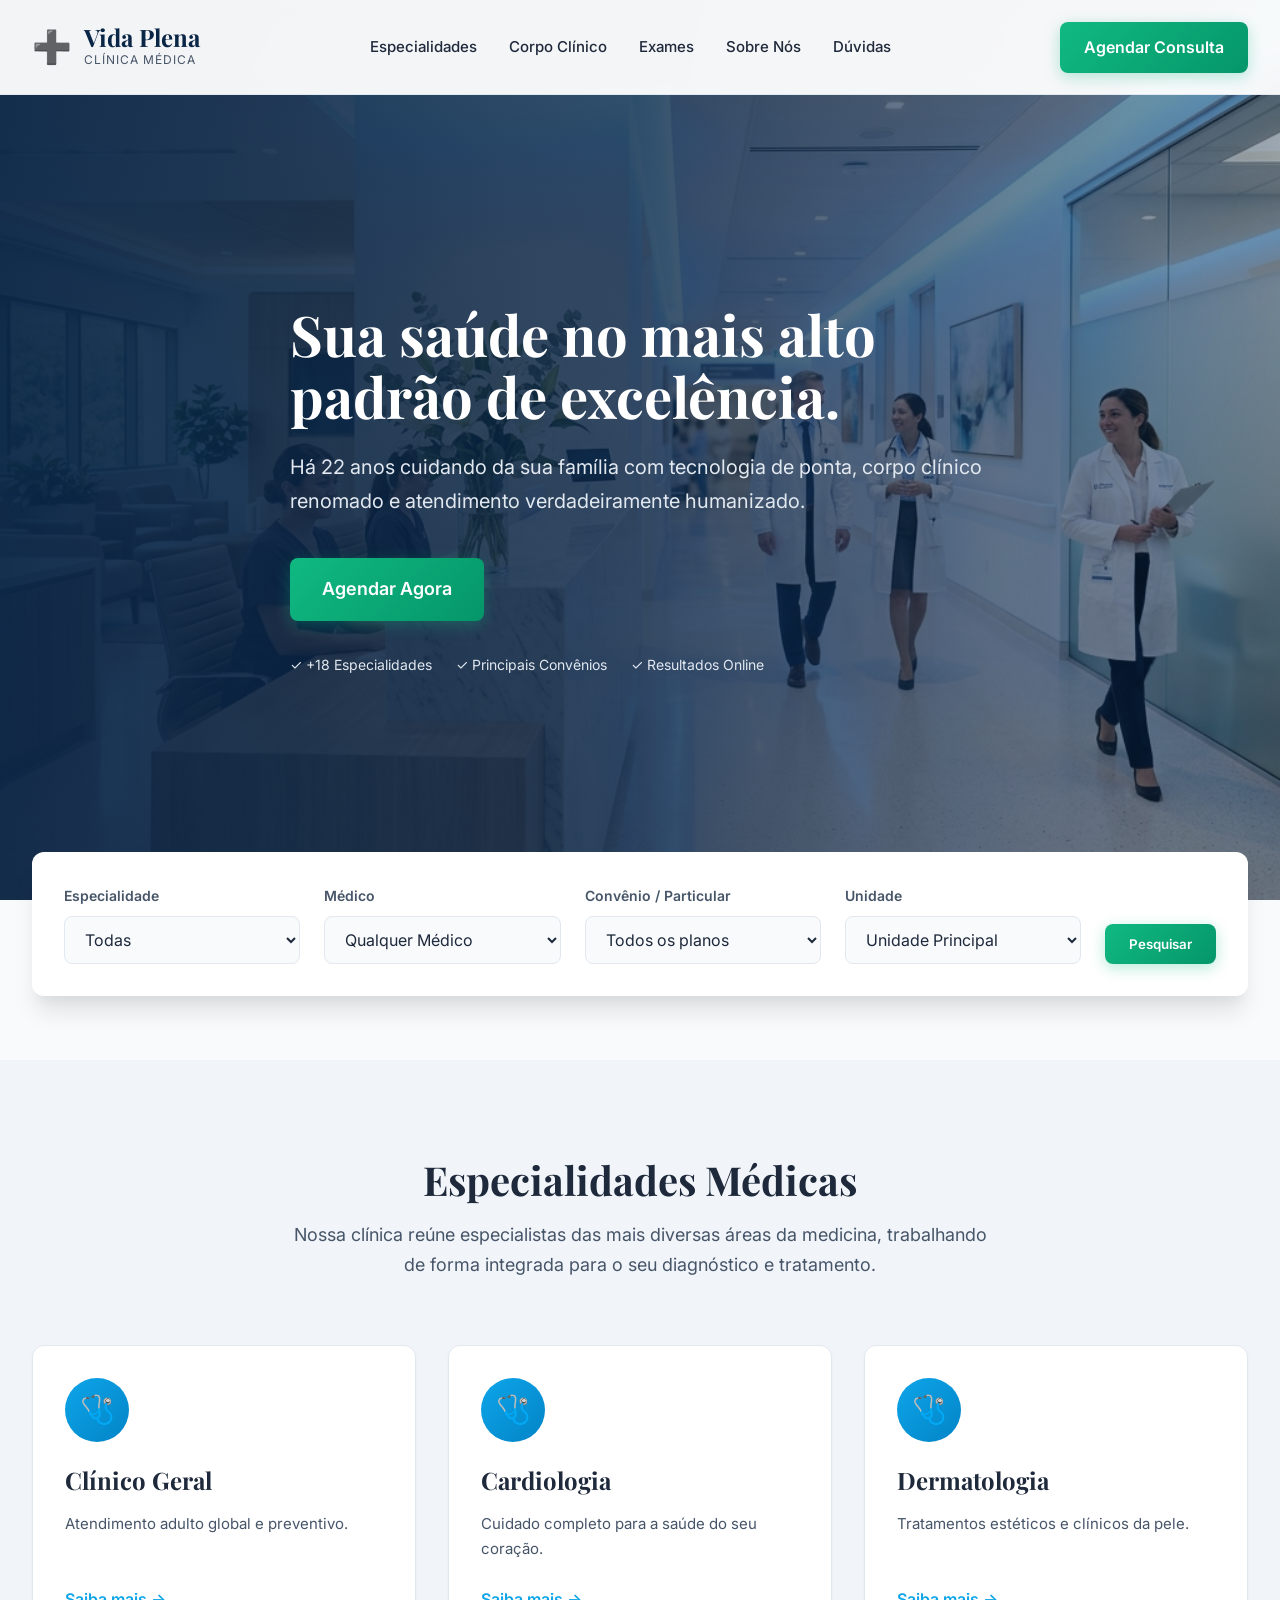
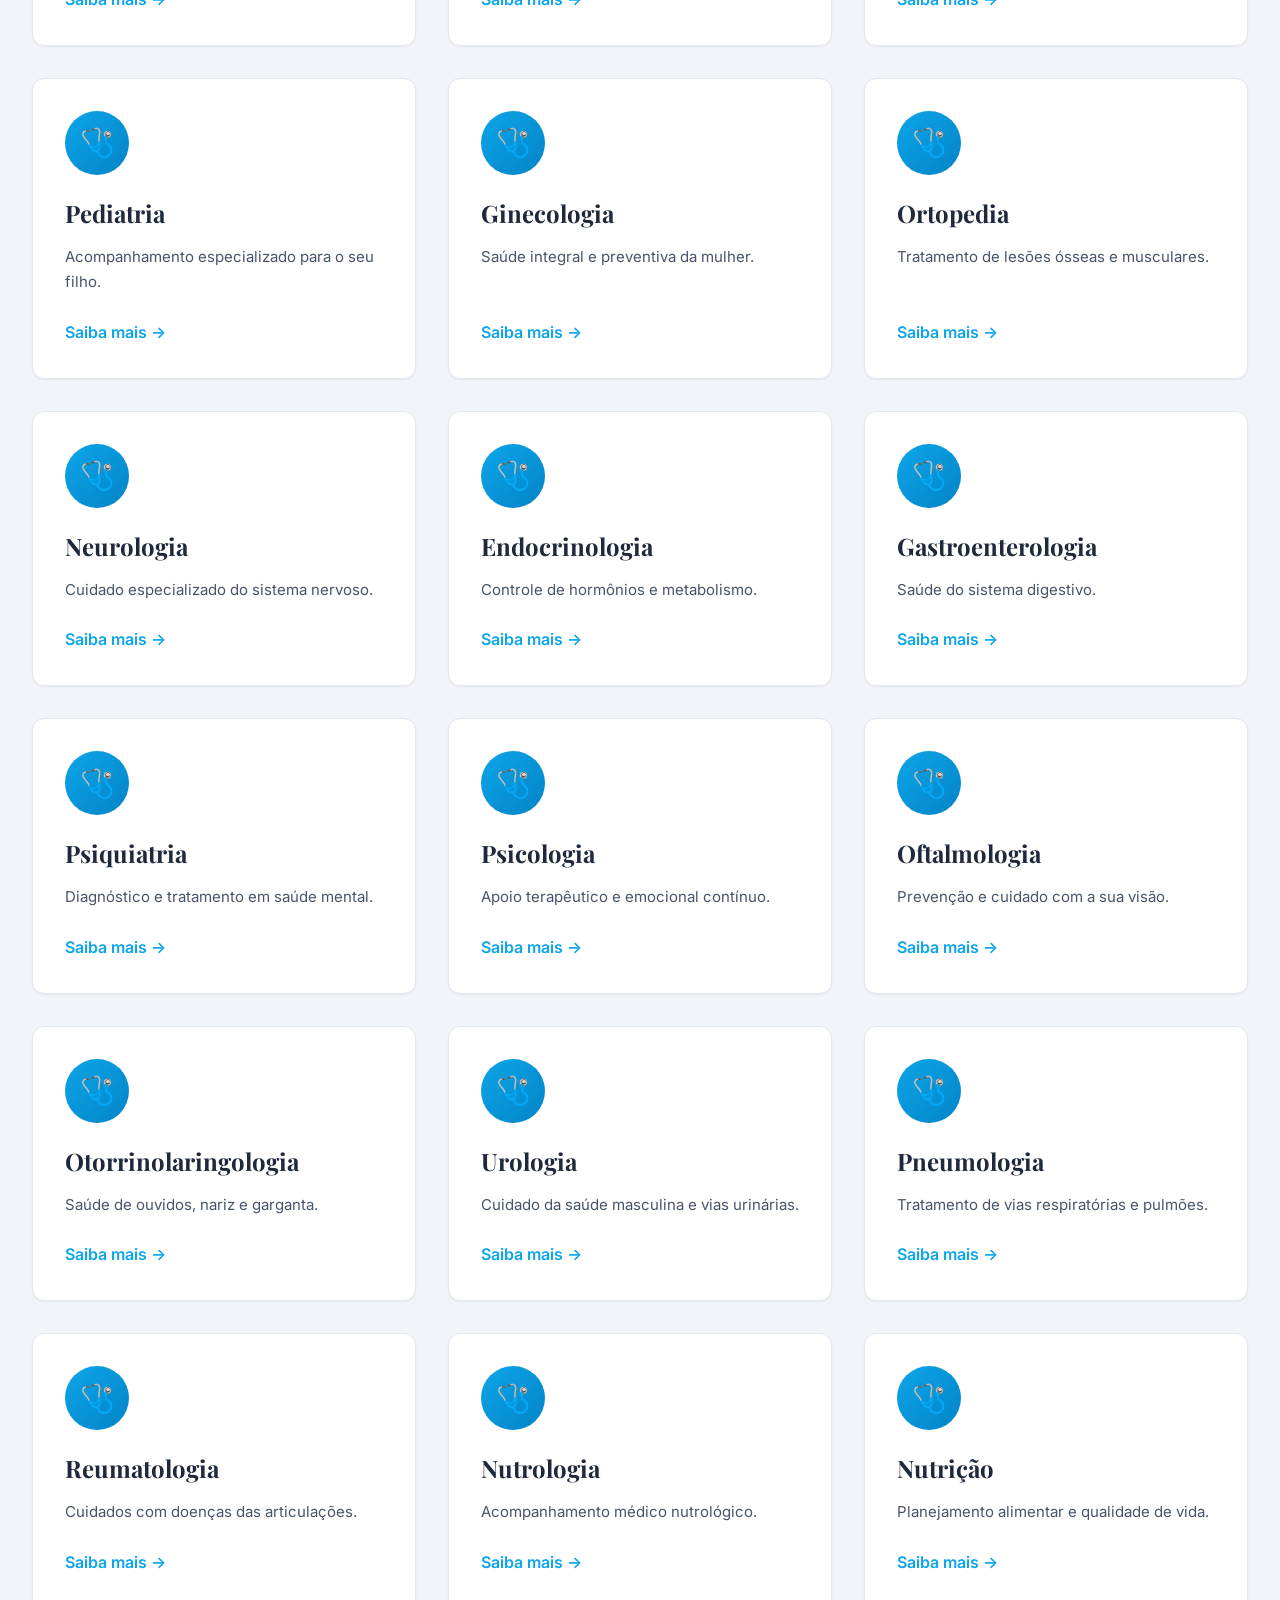
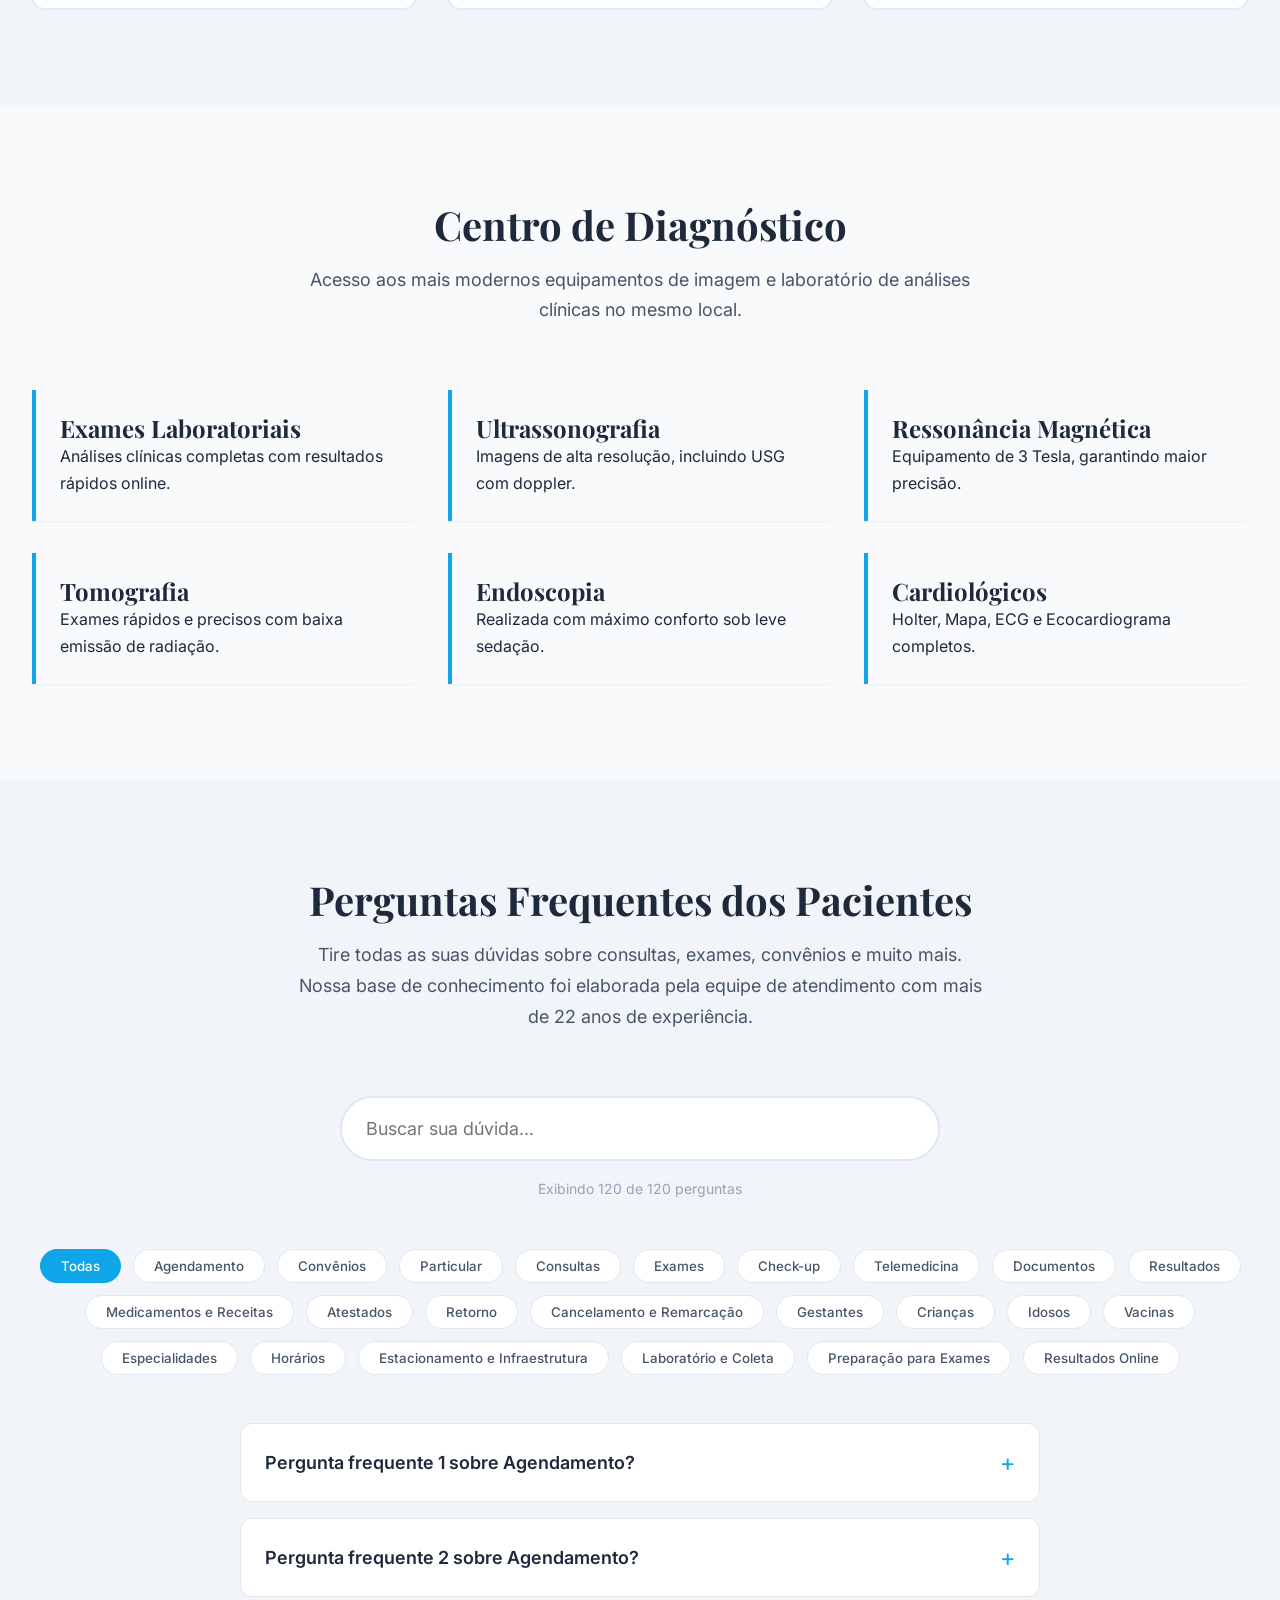
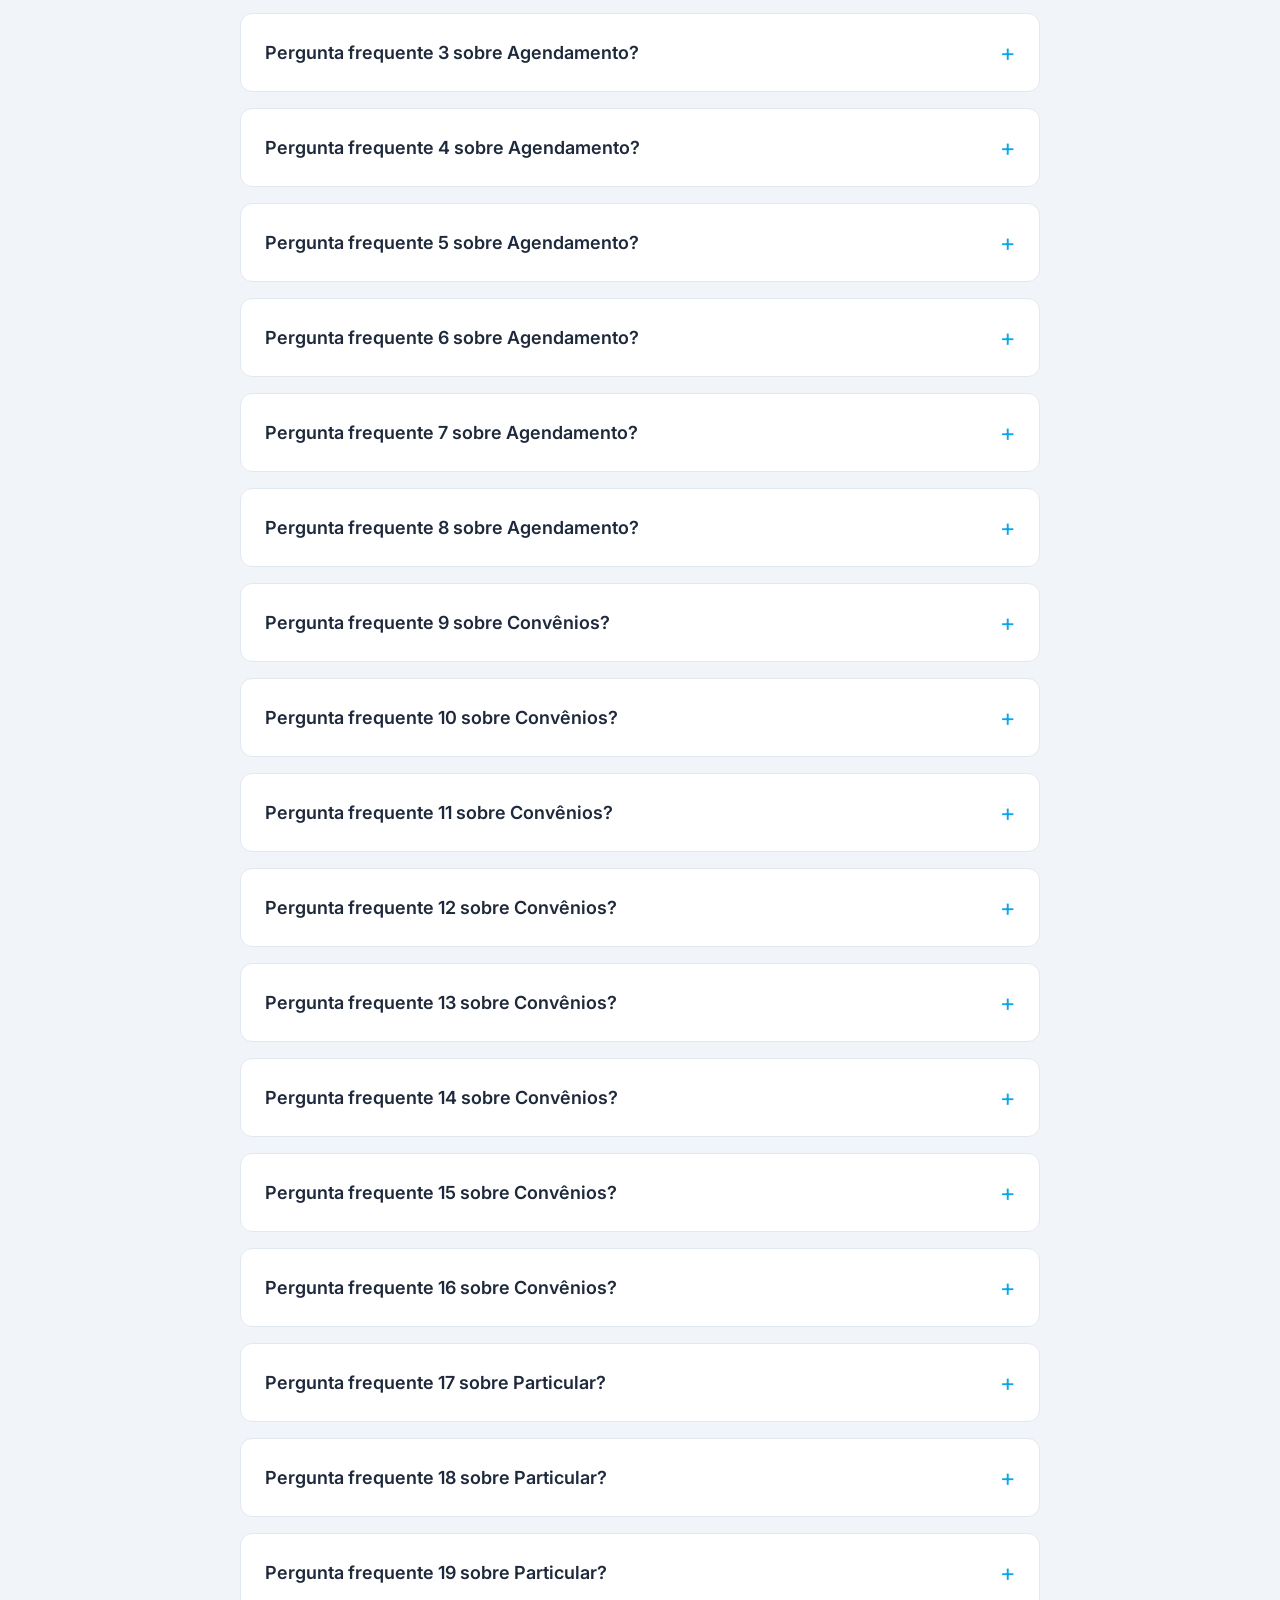
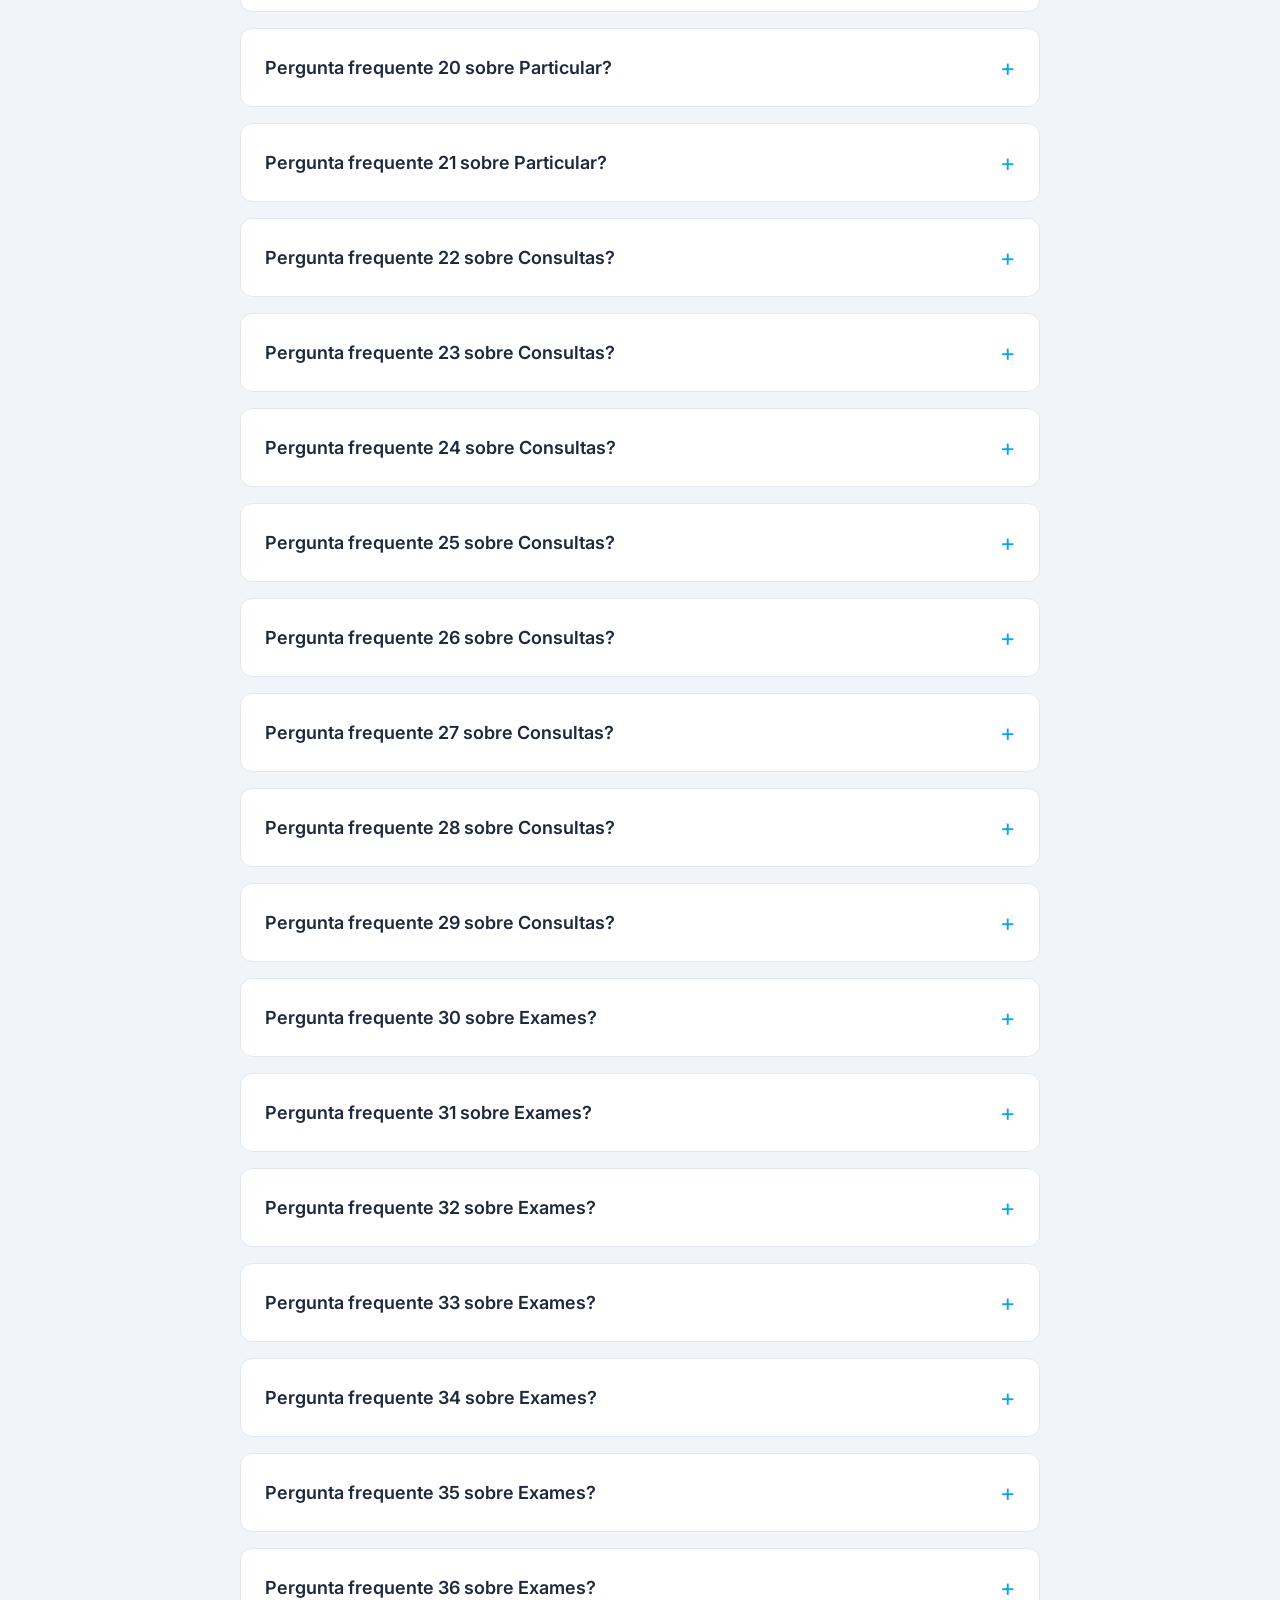
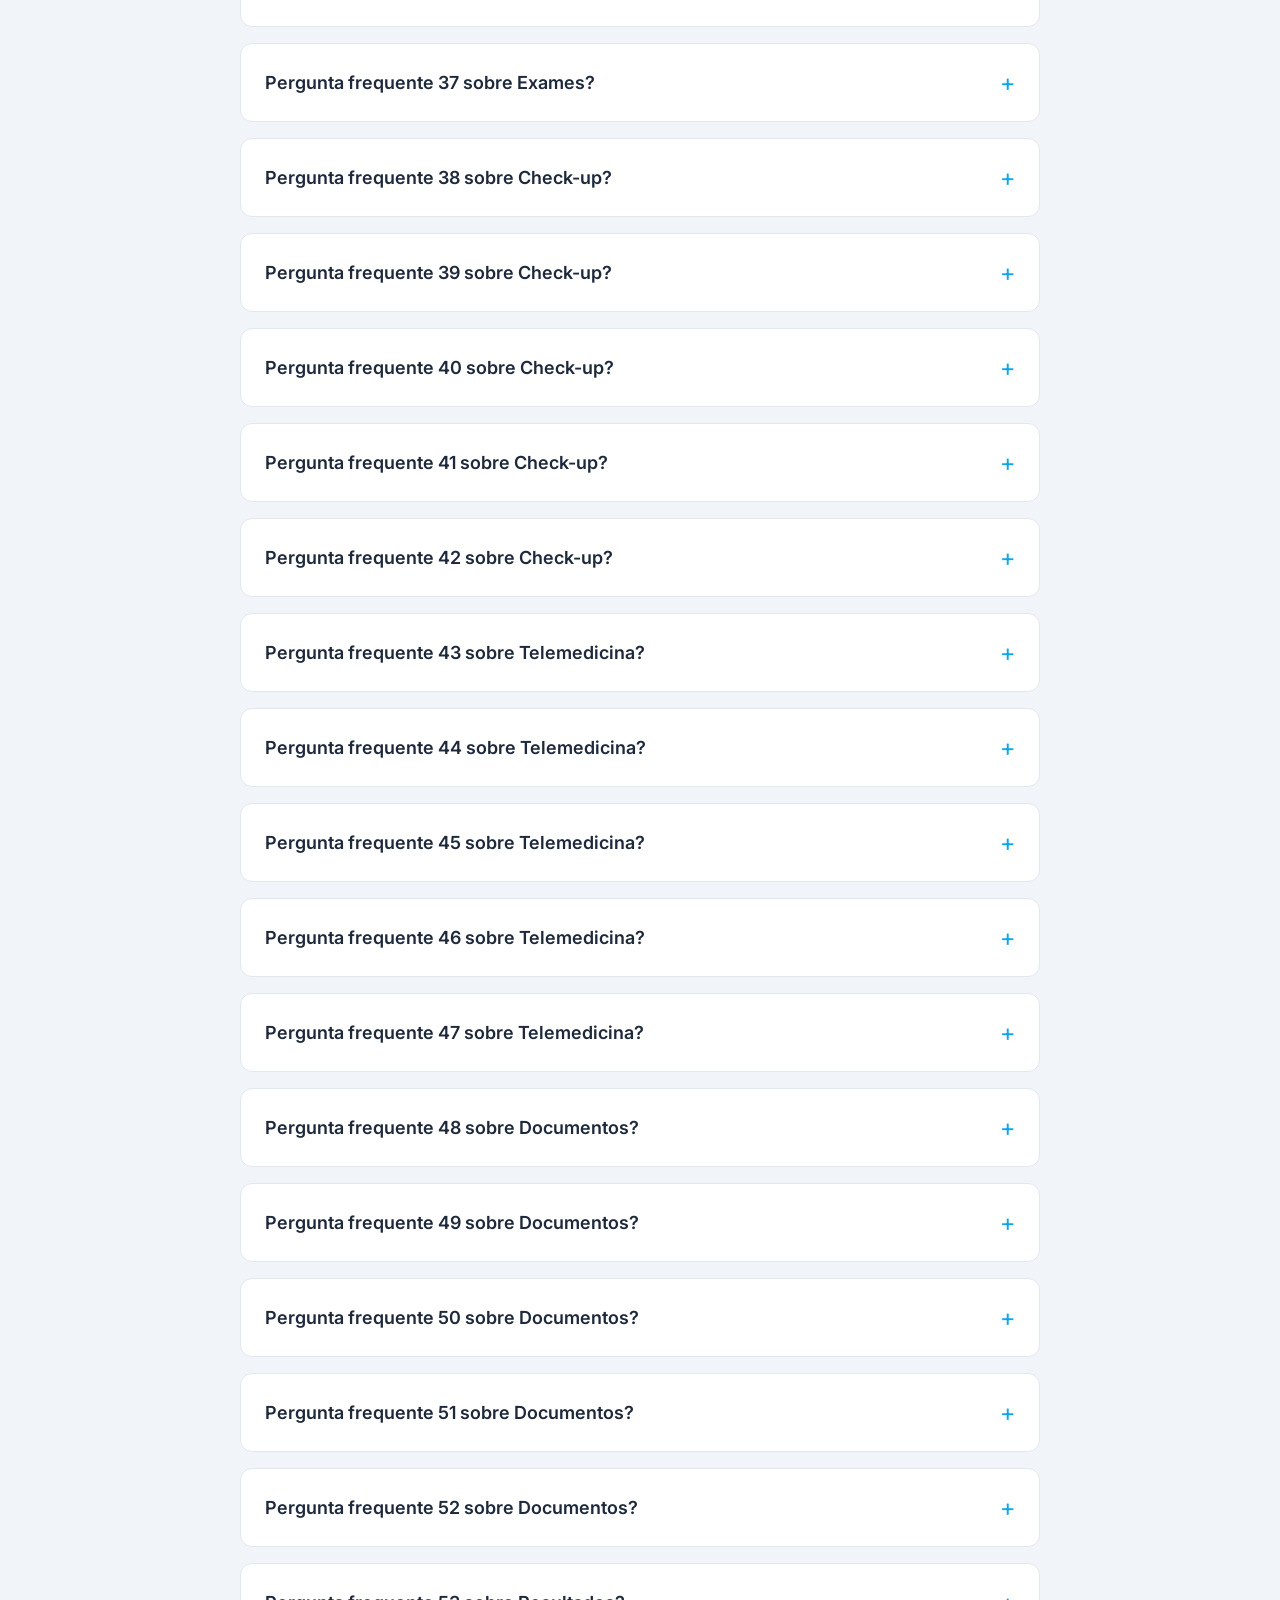
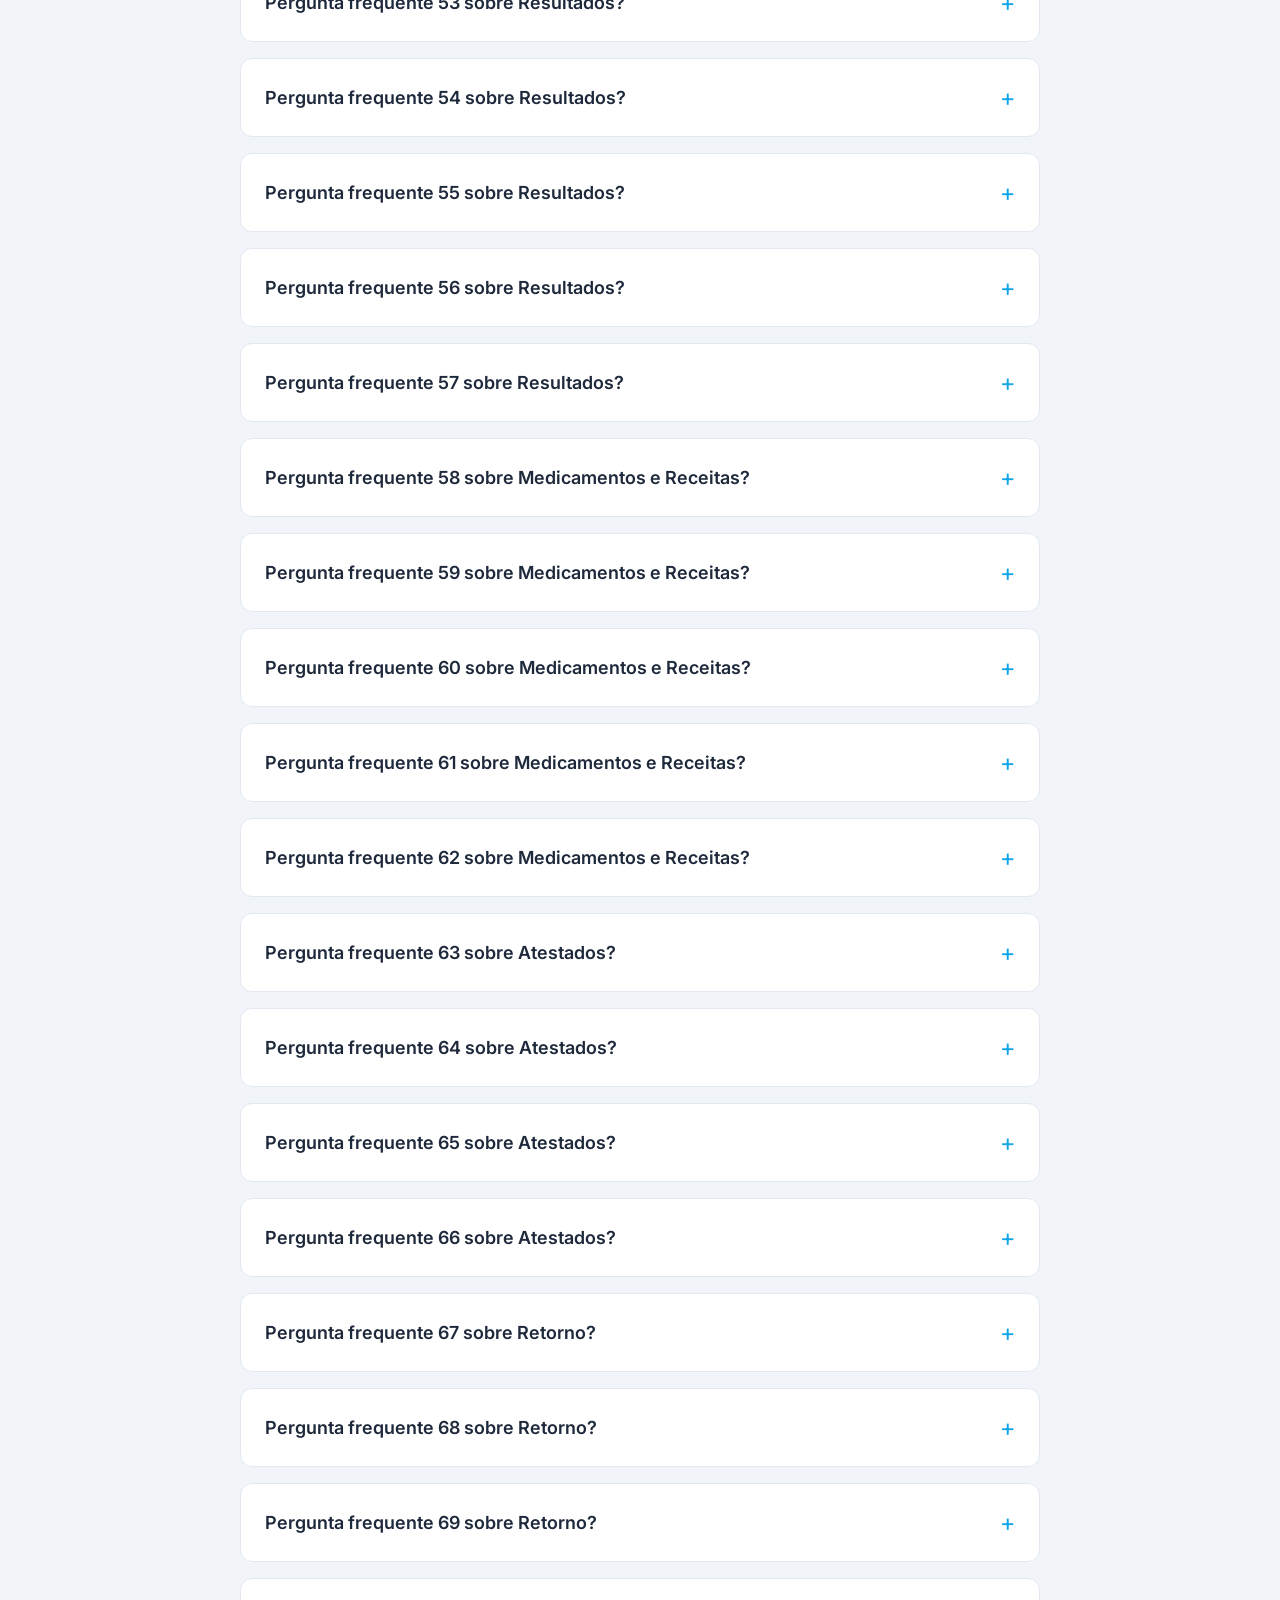
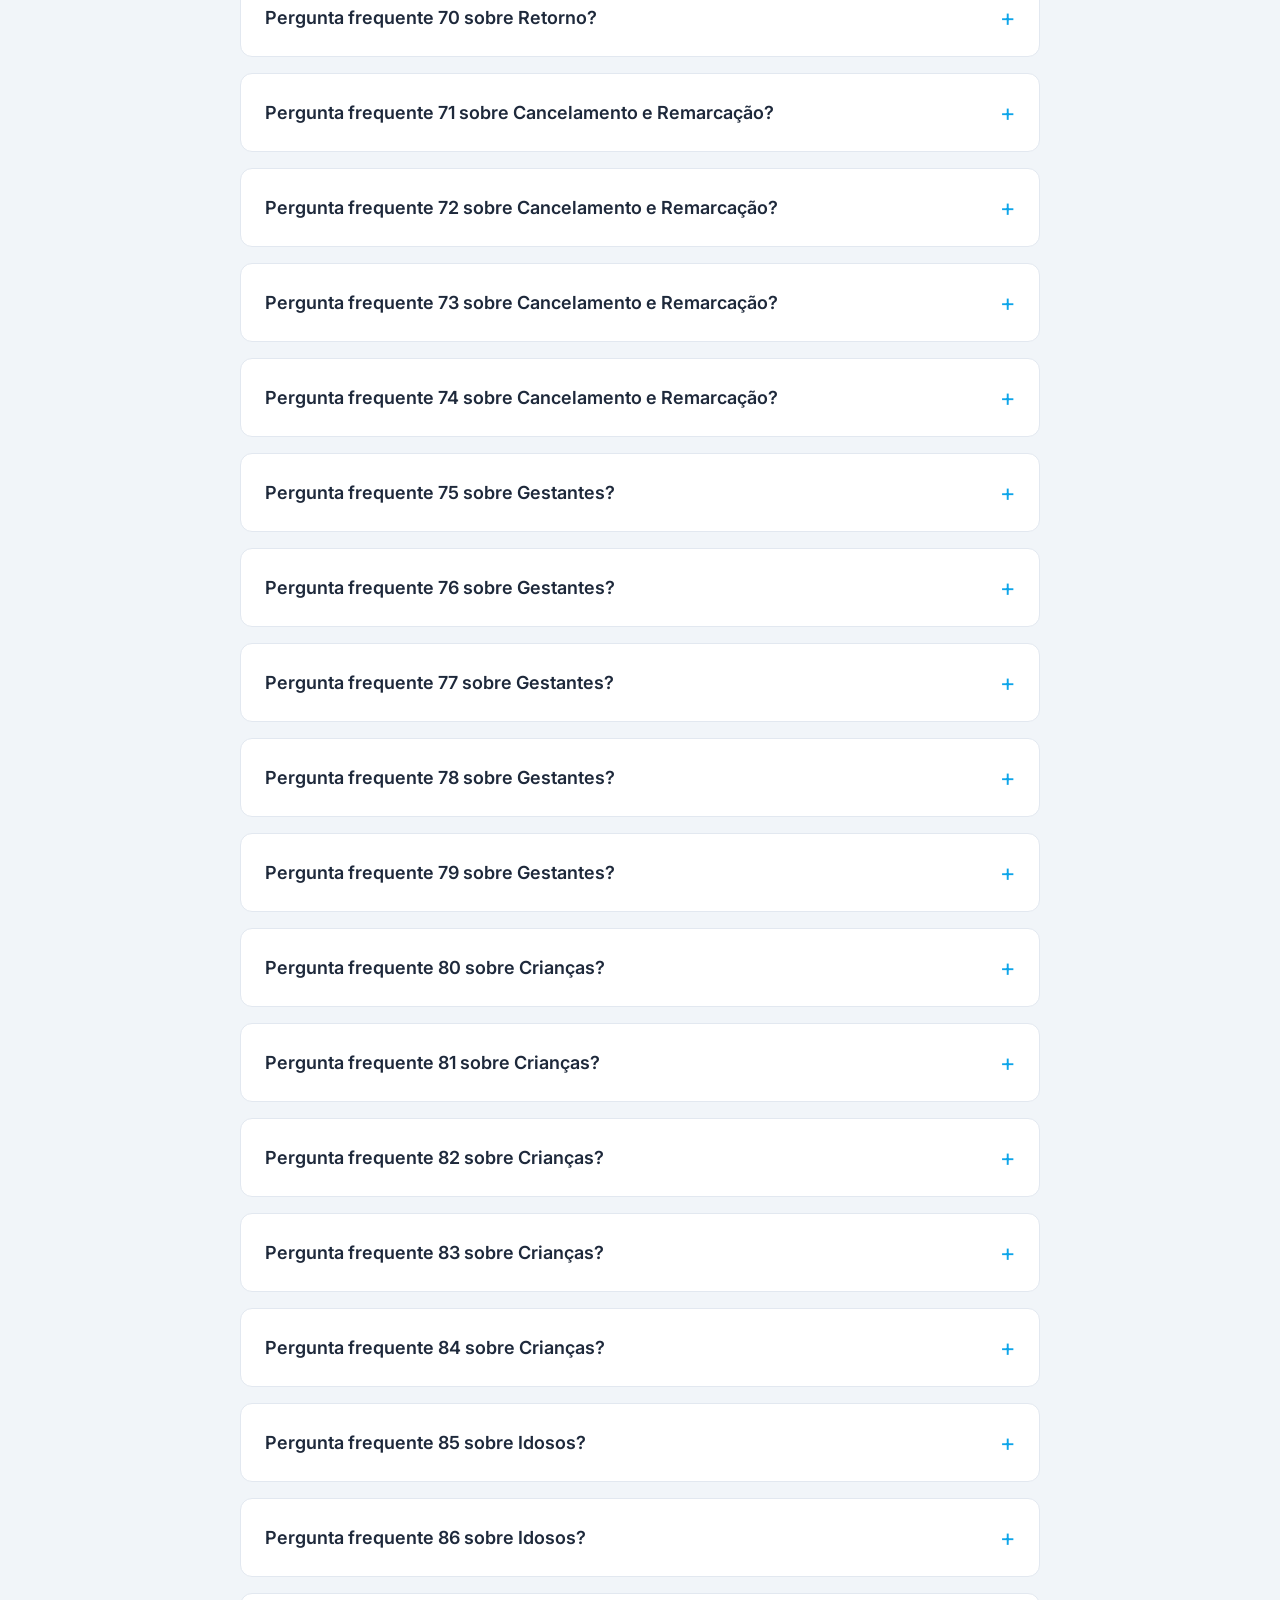
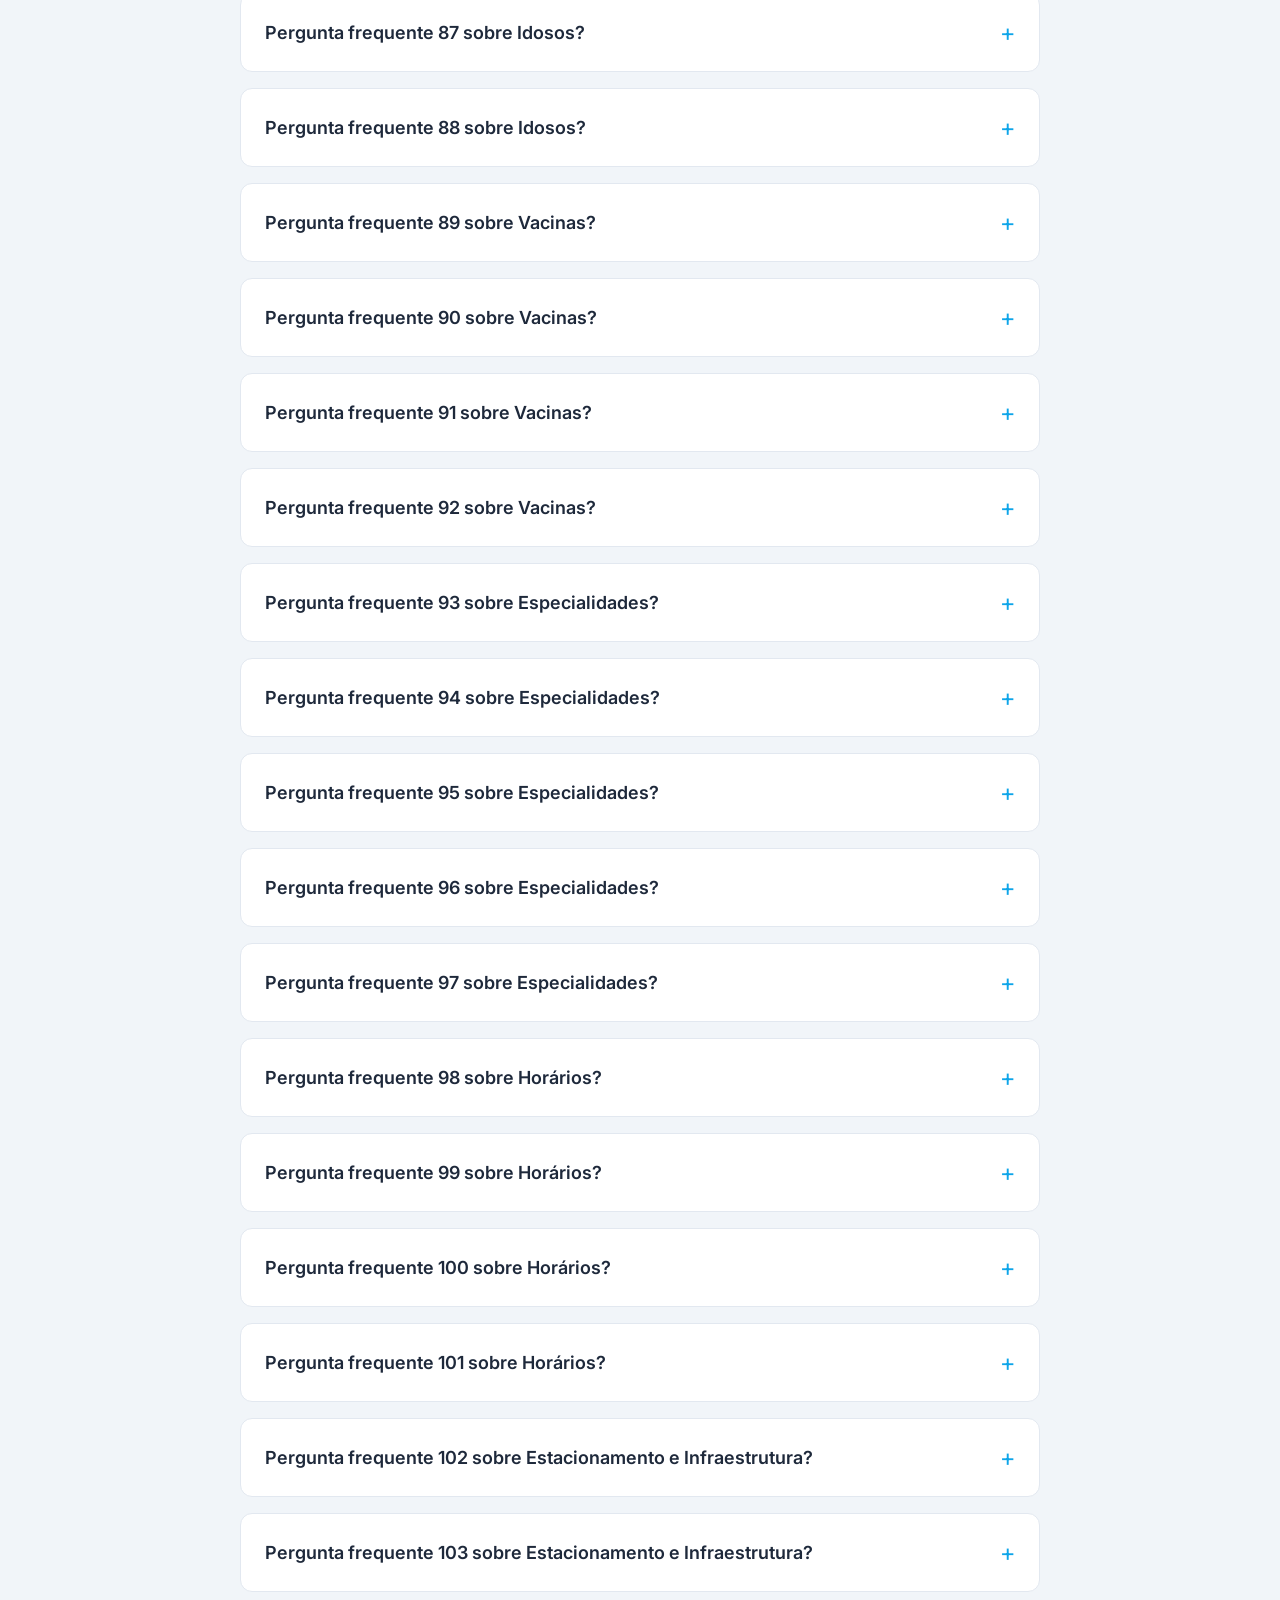
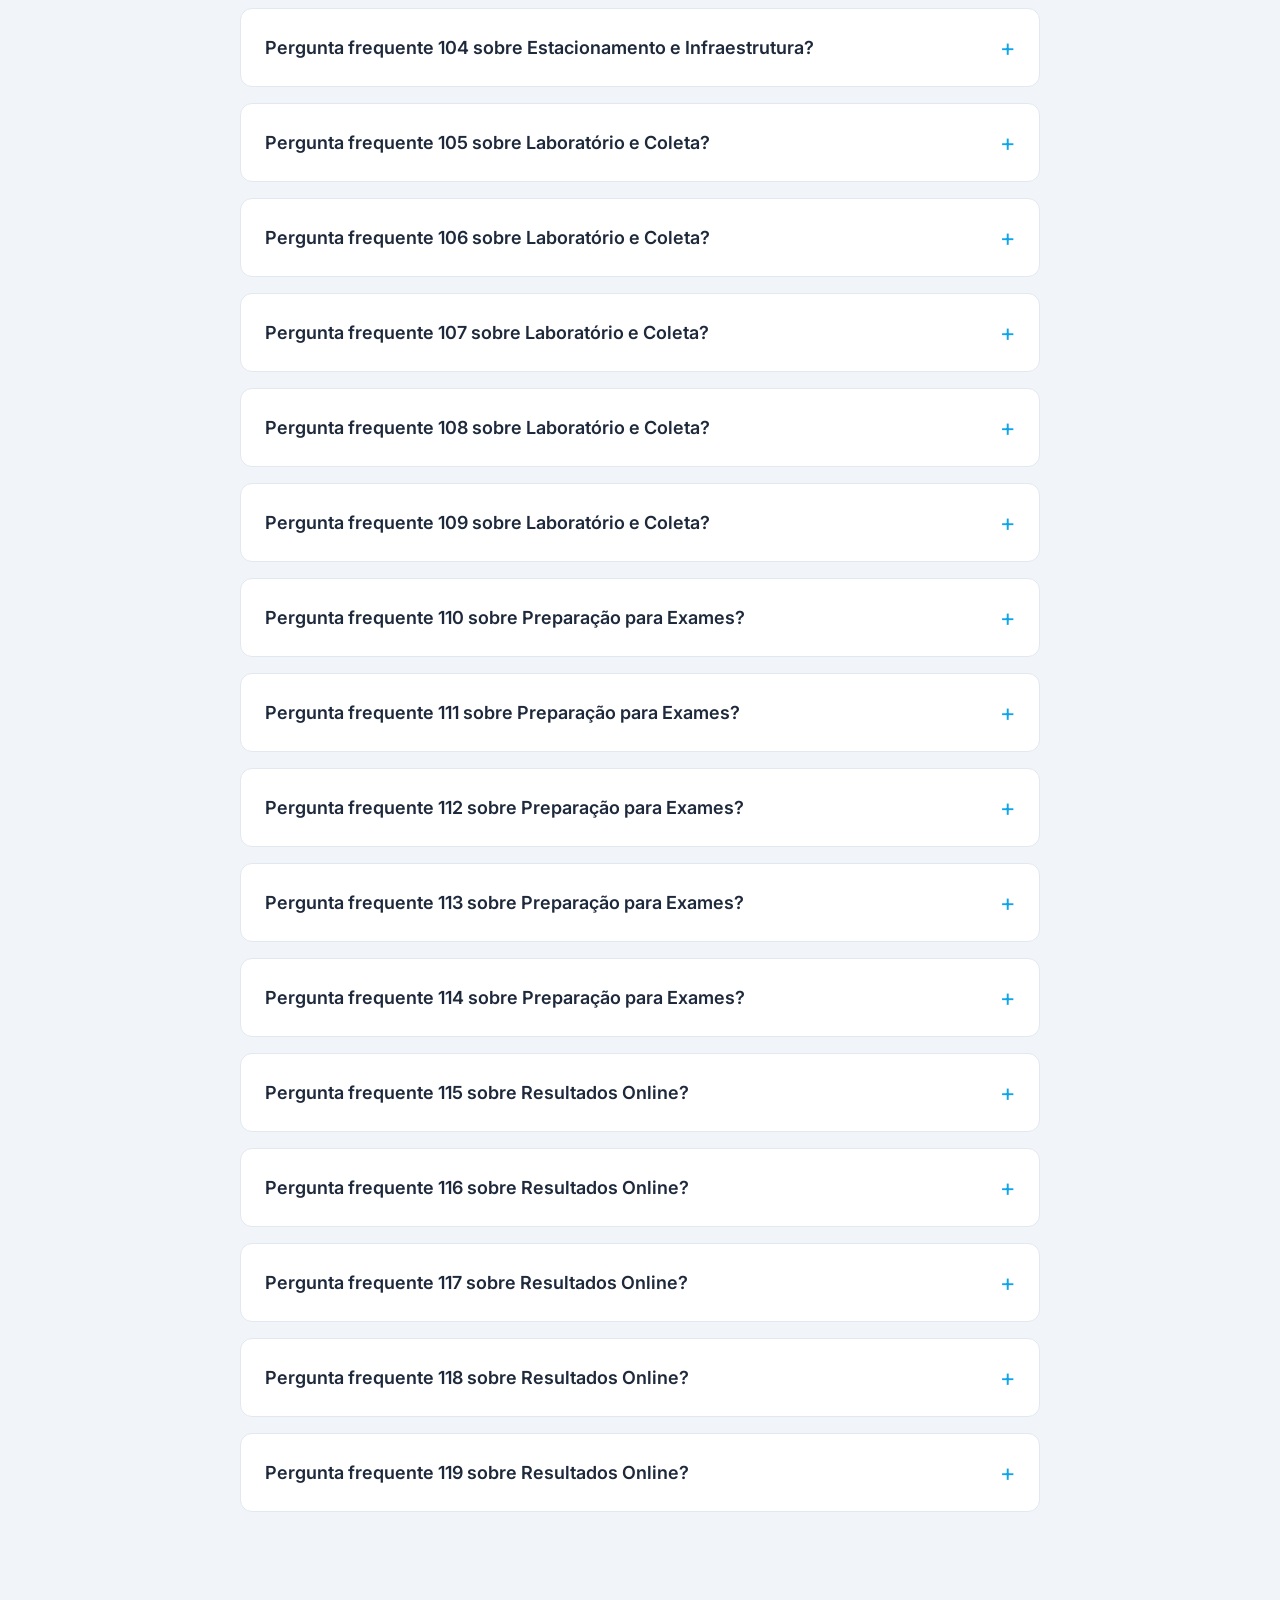
==== index.html @ 6637a62d "feat: lançamento oficial Clínica Vida Plena" ====
<!DOCTYPE html>
<html lang="pt-BR">
<head>
  <meta charset="UTF-8">
  <meta name="viewport" content="width=device-width, initial-scale=1.0">
  <title>Clínica Vida Plena | Excelência Médica</title>
  
  <!-- Fonts -->
  <link rel="preconnect" href="https://fonts.googleapis.com">
  <link rel="preconnect" href="https://fonts.gstatic.com" crossorigin>
  <link href="https://fonts.googleapis.com/css2?family=Inter:wght@400;500;600;700&family=Playfair+Display:wght@600;700&display=swap" rel="stylesheet">
  
  <!-- CSS -->
  <link rel="stylesheet" href="styles.css?v=1">
</head>
<body>

  <!-- Header -->
  <header id="header">
    <div class="container header-inner">
      <a href="#" class="logo">
        <div class="logo-icon">➕</div>
        <div class="logo-text">
          <span class="logo-name">Vida Plena</span>
          <span class="logo-tagline">Clínica Médica</span>
        </div>
      </a>
      <nav class="nav-links">
        <a href="#especialidades">Especialidades</a>
        <a href="#medicos">Corpo Clínico</a>
        <a href="#exames">Exames</a>
        <a href="#sobre">Sobre Nós</a>
        <a href="#faq">Dúvidas</a>
      </nav>
      <a href="https://linkmagico.app.br/pricing" class="btn btn-primary header-cta">Agendar Consulta</a>
      <div class="nav-toggle">☰</div>
    </div>
  </header>

  <div class="mobile-menu">
    <a href="#especialidades">Especialidades</a>
    <a href="#medicos">Corpo Clínico</a>
    <a href="#faq">Dúvidas</a>
    <a href="https://wa.me/5511925312151" class="btn btn-whatsapp">WhatsApp</a>
  </div>

  <!-- Hero -->
  <section id="hero">
    <div class="container">
      <div class="hero-content">
        <h1 class="hero-title">Sua saúde no mais alto padrão de excelência.</h1>
        <p class="hero-subtitle">Há 22 anos cuidando da sua família com tecnologia de ponta, corpo clínico renomado e atendimento verdadeiramente humanizado.</p>
        <a href="https://linkmagico.app.br/pricing" class="btn btn-primary btn-lg">Agendar Agora</a>
        
        <div class="hero-badges">
          <div class="hero-badge">✓ +18 Especialidades</div>
          <div class="hero-badge">✓ Principais Convênios</div>
          <div class="hero-badge">✓ Resultados Online</div>
        </div>
      </div>
    </div>
  </section>

  <!-- Busca -->
  <section id="busca">
    <div class="container">
      <div class="search-section">
        <div class="search-grid">
          <div class="search-field">
            <label>Especialidade</label>
            <select><option>Todas</option><option>Cardiologia</option></select>
          </div>
          <div class="search-field">
            <label>Médico</label>
            <select><option>Qualquer Médico</option></select>
          </div>
          <div class="search-field">
            <label>Convênio / Particular</label>
            <select><option>Todos os planos</option><option>Unimed</option></select>
          </div>
          <div class="search-field">
            <label>Unidade</label>
            <select><option>Unidade Principal</option></select>
          </div>
          <button class="btn btn-primary search-btn">Pesquisar</button>
        </div>
      </div>
    </div>
  </section>

  <!-- Especialidades -->
  <section id="especialidades" class="section section-alt">
    <div class="container">
      <div class="section-header">
        <h2 class="section-title">Especialidades Médicas</h2>
        <p class="section-subtitle">Nossa clínica reúne especialistas das mais diversas áreas da medicina, trabalhando de forma integrada para o seu diagnóstico e tratamento.</p>
      </div>
      <div class="specialties-grid">
        
        <div class="specialty-card" onclick="openSpecialtyModal('clinico-geral')">
          <div class="specialty-icon">🩺</div>
          <h3 class="specialty-name">Clínico Geral</h3>
          <p class="specialty-desc">Atendimento adulto global e preventivo.</p>
          <span class="specialty-link">Saiba mais &rarr;</span>
        </div>

        <div class="specialty-card" onclick="openSpecialtyModal('cardiologia')">
          <div class="specialty-icon">🩺</div>
          <h3 class="specialty-name">Cardiologia</h3>
          <p class="specialty-desc">Cuidado completo para a saúde do seu coração.</p>
          <span class="specialty-link">Saiba mais &rarr;</span>
        </div>

        <div class="specialty-card" onclick="openSpecialtyModal('dermatologia')">
          <div class="specialty-icon">🩺</div>
          <h3 class="specialty-name">Dermatologia</h3>
          <p class="specialty-desc">Tratamentos estéticos e clínicos da pele.</p>
          <span class="specialty-link">Saiba mais &rarr;</span>
        </div>

        <div class="specialty-card" onclick="openSpecialtyModal('pediatria')">
          <div class="specialty-icon">🩺</div>
          <h3 class="specialty-name">Pediatria</h3>
          <p class="specialty-desc">Acompanhamento especializado para o seu filho.</p>
          <span class="specialty-link">Saiba mais &rarr;</span>
        </div>

        <div class="specialty-card" onclick="openSpecialtyModal('ginecologia')">
          <div class="specialty-icon">🩺</div>
          <h3 class="specialty-name">Ginecologia</h3>
          <p class="specialty-desc">Saúde integral e preventiva da mulher.</p>
          <span class="specialty-link">Saiba mais &rarr;</span>
        </div>

        <div class="specialty-card" onclick="openSpecialtyModal('ortopedia')">
          <div class="specialty-icon">🩺</div>
          <h3 class="specialty-name">Ortopedia</h3>
          <p class="specialty-desc">Tratamento de lesões ósseas e musculares.</p>
          <span class="specialty-link">Saiba mais &rarr;</span>
        </div>

        <div class="specialty-card" onclick="openSpecialtyModal('neurologia')">
          <div class="specialty-icon">🩺</div>
          <h3 class="specialty-name">Neurologia</h3>
          <p class="specialty-desc">Cuidado especializado do sistema nervoso.</p>
          <span class="specialty-link">Saiba mais &rarr;</span>
        </div>

        <div class="specialty-card" onclick="openSpecialtyModal('endocrinologia')">
          <div class="specialty-icon">🩺</div>
          <h3 class="specialty-name">Endocrinologia</h3>
          <p class="specialty-desc">Controle de hormônios e metabolismo.</p>
          <span class="specialty-link">Saiba mais &rarr;</span>
        </div>

        <div class="specialty-card" onclick="openSpecialtyModal('gastroenterologia')">
          <div class="specialty-icon">🩺</div>
          <h3 class="specialty-name">Gastroenterologia</h3>
          <p class="specialty-desc">Saúde do sistema digestivo.</p>
          <span class="specialty-link">Saiba mais &rarr;</span>
        </div>

        <div class="specialty-card" onclick="openSpecialtyModal('psiquiatria')">
          <div class="specialty-icon">🩺</div>
          <h3 class="specialty-name">Psiquiatria</h3>
          <p class="specialty-desc">Diagnóstico e tratamento em saúde mental.</p>
          <span class="specialty-link">Saiba mais &rarr;</span>
        </div>

        <div class="specialty-card" onclick="openSpecialtyModal('psicologia')">
          <div class="specialty-icon">🩺</div>
          <h3 class="specialty-name">Psicologia</h3>
          <p class="specialty-desc">Apoio terapêutico e emocional contínuo.</p>
          <span class="specialty-link">Saiba mais &rarr;</span>
        </div>

        <div class="specialty-card" onclick="openSpecialtyModal('oftalmologia')">
          <div class="specialty-icon">🩺</div>
          <h3 class="specialty-name">Oftalmologia</h3>
          <p class="specialty-desc">Prevenção e cuidado com a sua visão.</p>
          <span class="specialty-link">Saiba mais &rarr;</span>
        </div>

        <div class="specialty-card" onclick="openSpecialtyModal('otorrinolaringologia')">
          <div class="specialty-icon">🩺</div>
          <h3 class="specialty-name">Otorrinolaringologia</h3>
          <p class="specialty-desc">Saúde de ouvidos, nariz e garganta.</p>
          <span class="specialty-link">Saiba mais &rarr;</span>
        </div>

        <div class="specialty-card" onclick="openSpecialtyModal('urologia')">
          <div class="specialty-icon">🩺</div>
          <h3 class="specialty-name">Urologia</h3>
          <p class="specialty-desc">Cuidado da saúde masculina e vias urinárias.</p>
          <span class="specialty-link">Saiba mais &rarr;</span>
        </div>

        <div class="specialty-card" onclick="openSpecialtyModal('pneumologia')">
          <div class="specialty-icon">🩺</div>
          <h3 class="specialty-name">Pneumologia</h3>
          <p class="specialty-desc">Tratamento de vias respiratórias e pulmões.</p>
          <span class="specialty-link">Saiba mais &rarr;</span>
        </div>

        <div class="specialty-card" onclick="openSpecialtyModal('reumatologia')">
          <div class="specialty-icon">🩺</div>
          <h3 class="specialty-name">Reumatologia</h3>
          <p class="specialty-desc">Cuidados com doenças das articulações.</p>
          <span class="specialty-link">Saiba mais &rarr;</span>
        </div>

        <div class="specialty-card" onclick="openSpecialtyModal('nutrologia')">
          <div class="specialty-icon">🩺</div>
          <h3 class="specialty-name">Nutrologia</h3>
          <p class="specialty-desc">Acompanhamento médico nutrológico.</p>
          <span class="specialty-link">Saiba mais &rarr;</span>
        </div>

        <div class="specialty-card" onclick="openSpecialtyModal('nutricao')">
          <div class="specialty-icon">🩺</div>
          <h3 class="specialty-name">Nutrição</h3>
          <p class="specialty-desc">Planejamento alimentar e qualidade de vida.</p>
          <span class="specialty-link">Saiba mais &rarr;</span>
        </div>

      </div>
    </div>
  </section>

  <!-- Exames -->
  <section id="exames" class="section">
    <div class="container">
      <div class="section-header">
        <h2 class="section-title">Centro de Diagnóstico</h2>
        <p class="section-subtitle">Acesso aos mais modernos equipamentos de imagem e laboratório de análises clínicas no mesmo local.</p>
      </div>
      <div class="exams-grid">
        <div class="exam-card"><h3>Exames Laboratoriais</h3><p>Análises clínicas completas com resultados rápidos online.</p></div>
        <div class="exam-card"><h3>Ultrassonografia</h3><p>Imagens de alta resolução, incluindo USG com doppler.</p></div>
        <div class="exam-card"><h3>Ressonância Magnética</h3><p>Equipamento de 3 Tesla, garantindo maior precisão.</p></div>
        <div class="exam-card"><h3>Tomografia</h3><p>Exames rápidos e precisos com baixa emissão de radiação.</p></div>
        <div class="exam-card"><h3>Endoscopia</h3><p>Realizada com máximo conforto sob leve sedação.</p></div>
        <div class="exam-card"><h3>Cardiológicos</h3><p>Holter, Mapa, ECG e Ecocardiograma completos.</p></div>
      </div>
    </div>
  </section>

  <!-- ==================== SEÇÃO FAQ ==================== -->
<section id="faq" class="section section-alt">
  <div class="container">
    <div class="section-header">
      <h2 class="section-title">Perguntas Frequentes dos Pacientes</h2>
      <p class="section-subtitle">Tire todas as suas dúvidas sobre consultas, exames, convênios e muito mais. Nossa base de conhecimento foi elaborada pela equipe de atendimento com mais de 22 anos de experiência.</p>
    </div>
    
    <div class="faq-search-container">
      <input type="text" class="faq-search" id="faqSearch" placeholder="Buscar sua dúvida...">
      <div class="faq-counter" id="faqCounter">Exibindo 120 de 120 perguntas</div>
    </div>
    
    <div class="faq-categories" id="faqCategories">
      <button class="faq-category active" data-category="all">Todas</button>
      <button class="faq-category" data-category="agendamento">Agendamento</button>
      <button class="faq-category" data-category="convenios">Convênios</button>
      <button class="faq-category" data-category="particular">Particular</button>
      <button class="faq-category" data-category="consultas">Consultas</button>
      <button class="faq-category" data-category="exames">Exames</button>
      <button class="faq-category" data-category="checkup">Check-up</button>
      <button class="faq-category" data-category="telemedicina">Telemedicina</button>
      <button class="faq-category" data-category="documentos">Documentos</button>
      <button class="faq-category" data-category="resultados">Resultados</button>
      <button class="faq-category" data-category="medicamentos">Medicamentos e Receitas</button>
      <button class="faq-category" data-category="atestados">Atestados</button>
      <button class="faq-category" data-category="retorno">Retorno</button>
      <button class="faq-category" data-category="cancelamento">Cancelamento e Remarcação</button>
      <button class="faq-category" data-category="gestantes">Gestantes</button>
      <button class="faq-category" data-category="criancas">Crianças</button>
      <button class="faq-category" data-category="idosos">Idosos</button>
      <button class="faq-category" data-category="vacinas">Vacinas</button>
      <button class="faq-category" data-category="especialidades">Especialidades</button>
      <button class="faq-category" data-category="horarios">Horários</button>
      <button class="faq-category" data-category="estacionamento">Estacionamento e Infraestrutura</button>
      <button class="faq-category" data-category="laboratorio">Laboratório e Coleta</button>
      <button class="faq-category" data-category="preparacao">Preparação para Exames</button>
      <button class="faq-category" data-category="resultados-online">Resultados Online</button>
    </div>
    <div class="faq-list" id="faqList">

      <div class="faq-item" data-category="agendamento">
        <button class="faq-question">
          <span>Pergunta frequente 1 sobre Agendamento?</span>
        </button>
        <div class="faq-answer">
          <div class="faq-answer-content">
            
          <p>Nesta seção, esclarecemos as principais dúvidas relacionadas a Agendamento. Para garantir a melhor experiência na Clínica Vida Plena, nosso atendimento é focado em agilidade e precisão. Se você tiver outras questões específicas sobre este tema, sinta-se à vontade para entrar em contato com nossa central.</p>
          <p>Informações detalhadas sobre processos, documentações exigidas e protocolos estão sempre disponíveis nos guias que enviamos por e-mail ou WhatsApp após a confirmação. Além disso, nosso sistema automatizado orienta cada passo necessário para que você venha preparado e tranquilo.</p>
          <p>Lembramos que nossos canais oficiais estão abertos de segunda a sexta, das 07h às 20h, e aos sábados, das 07h às 14h, garantindo que você nunca fique sem suporte quando mais precisa de assistência para agendamento.</p>
          </div>
        </div>
      </div>
      <div class="faq-item" data-category="agendamento">
        <button class="faq-question">
          <span>Pergunta frequente 2 sobre Agendamento?</span>
        </button>
        <div class="faq-answer">
          <div class="faq-answer-content">
            
          <p>Nesta seção, esclarecemos as principais dúvidas relacionadas a Agendamento. Para garantir a melhor experiência na Clínica Vida Plena, nosso atendimento é focado em agilidade e precisão. Se você tiver outras questões específicas sobre este tema, sinta-se à vontade para entrar em contato com nossa central.</p>
          <p>Informações detalhadas sobre processos, documentações exigidas e protocolos estão sempre disponíveis nos guias que enviamos por e-mail ou WhatsApp após a confirmação. Além disso, nosso sistema automatizado orienta cada passo necessário para que você venha preparado e tranquilo.</p>
          <p>Lembramos que nossos canais oficiais estão abertos de segunda a sexta, das 07h às 20h, e aos sábados, das 07h às 14h, garantindo que você nunca fique sem suporte quando mais precisa de assistência para agendamento.</p>
          </div>
        </div>
      </div>
      <div class="faq-item" data-category="agendamento">
        <button class="faq-question">
          <span>Pergunta frequente 3 sobre Agendamento?</span>
        </button>
        <div class="faq-answer">
          <div class="faq-answer-content">
            
          <p>Nesta seção, esclarecemos as principais dúvidas relacionadas a Agendamento. Para garantir a melhor experiência na Clínica Vida Plena, nosso atendimento é focado em agilidade e precisão. Se você tiver outras questões específicas sobre este tema, sinta-se à vontade para entrar em contato com nossa central.</p>
          <p>Informações detalhadas sobre processos, documentações exigidas e protocolos estão sempre disponíveis nos guias que enviamos por e-mail ou WhatsApp após a confirmação. Além disso, nosso sistema automatizado orienta cada passo necessário para que você venha preparado e tranquilo.</p>
          <p>Lembramos que nossos canais oficiais estão abertos de segunda a sexta, das 07h às 20h, e aos sábados, das 07h às 14h, garantindo que você nunca fique sem suporte quando mais precisa de assistência para agendamento.</p>
          </div>
        </div>
      </div>
      <div class="faq-item" data-category="agendamento">
        <button class="faq-question">
          <span>Pergunta frequente 4 sobre Agendamento?</span>
        </button>
        <div class="faq-answer">
          <div class="faq-answer-content">
            
          <p>Nesta seção, esclarecemos as principais dúvidas relacionadas a Agendamento. Para garantir a melhor experiência na Clínica Vida Plena, nosso atendimento é focado em agilidade e precisão. Se você tiver outras questões específicas sobre este tema, sinta-se à vontade para entrar em contato com nossa central.</p>
          <p>Informações detalhadas sobre processos, documentações exigidas e protocolos estão sempre disponíveis nos guias que enviamos por e-mail ou WhatsApp após a confirmação. Além disso, nosso sistema automatizado orienta cada passo necessário para que você venha preparado e tranquilo.</p>
          <p>Lembramos que nossos canais oficiais estão abertos de segunda a sexta, das 07h às 20h, e aos sábados, das 07h às 14h, garantindo que você nunca fique sem suporte quando mais precisa de assistência para agendamento.</p>
          </div>
        </div>
      </div>
      <div class="faq-item" data-category="agendamento">
        <button class="faq-question">
          <span>Pergunta frequente 5 sobre Agendamento?</span>
        </button>
        <div class="faq-answer">
          <div class="faq-answer-content">
            
          <p>Nesta seção, esclarecemos as principais dúvidas relacionadas a Agendamento. Para garantir a melhor experiência na Clínica Vida Plena, nosso atendimento é focado em agilidade e precisão. Se você tiver outras questões específicas sobre este tema, sinta-se à vontade para entrar em contato com nossa central.</p>
          <p>Informações detalhadas sobre processos, documentações exigidas e protocolos estão sempre disponíveis nos guias que enviamos por e-mail ou WhatsApp após a confirmação. Além disso, nosso sistema automatizado orienta cada passo necessário para que você venha preparado e tranquilo.</p>
          <p>Lembramos que nossos canais oficiais estão abertos de segunda a sexta, das 07h às 20h, e aos sábados, das 07h às 14h, garantindo que você nunca fique sem suporte quando mais precisa de assistência para agendamento.</p>
          </div>
        </div>
      </div>
      <div class="faq-item" data-category="agendamento">
        <button class="faq-question">
          <span>Pergunta frequente 6 sobre Agendamento?</span>
        </button>
        <div class="faq-answer">
          <div class="faq-answer-content">
            
          <p>Nesta seção, esclarecemos as principais dúvidas relacionadas a Agendamento. Para garantir a melhor experiência na Clínica Vida Plena, nosso atendimento é focado em agilidade e precisão. Se você tiver outras questões específicas sobre este tema, sinta-se à vontade para entrar em contato com nossa central.</p>
          <p>Informações detalhadas sobre processos, documentações exigidas e protocolos estão sempre disponíveis nos guias que enviamos por e-mail ou WhatsApp após a confirmação. Além disso, nosso sistema automatizado orienta cada passo necessário para que você venha preparado e tranquilo.</p>
          <p>Lembramos que nossos canais oficiais estão abertos de segunda a sexta, das 07h às 20h, e aos sábados, das 07h às 14h, garantindo que você nunca fique sem suporte quando mais precisa de assistência para agendamento.</p>
          </div>
        </div>
      </div>
      <div class="faq-item" data-category="agendamento">
        <button class="faq-question">
          <span>Pergunta frequente 7 sobre Agendamento?</span>
        </button>
        <div class="faq-answer">
          <div class="faq-answer-content">
            
          <p>Nesta seção, esclarecemos as principais dúvidas relacionadas a Agendamento. Para garantir a melhor experiência na Clínica Vida Plena, nosso atendimento é focado em agilidade e precisão. Se você tiver outras questões específicas sobre este tema, sinta-se à vontade para entrar em contato com nossa central.</p>
          <p>Informações detalhadas sobre processos, documentações exigidas e protocolos estão sempre disponíveis nos guias que enviamos por e-mail ou WhatsApp após a confirmação. Além disso, nosso sistema automatizado orienta cada passo necessário para que você venha preparado e tranquilo.</p>
          <p>Lembramos que nossos canais oficiais estão abertos de segunda a sexta, das 07h às 20h, e aos sábados, das 07h às 14h, garantindo que você nunca fique sem suporte quando mais precisa de assistência para agendamento.</p>
          </div>
        </div>
      </div>
      <div class="faq-item" data-category="agendamento">
        <button class="faq-question">
          <span>Pergunta frequente 8 sobre Agendamento?</span>
        </button>
        <div class="faq-answer">
          <div class="faq-answer-content">
            
          <p>Nesta seção, esclarecemos as principais dúvidas relacionadas a Agendamento. Para garantir a melhor experiência na Clínica Vida Plena, nosso atendimento é focado em agilidade e precisão. Se você tiver outras questões específicas sobre este tema, sinta-se à vontade para entrar em contato com nossa central.</p>
          <p>Informações detalhadas sobre processos, documentações exigidas e protocolos estão sempre disponíveis nos guias que enviamos por e-mail ou WhatsApp após a confirmação. Além disso, nosso sistema automatizado orienta cada passo necessário para que você venha preparado e tranquilo.</p>
          <p>Lembramos que nossos canais oficiais estão abertos de segunda a sexta, das 07h às 20h, e aos sábados, das 07h às 14h, garantindo que você nunca fique sem suporte quando mais precisa de assistência para agendamento.</p>
          </div>
        </div>
      </div>
      <div class="faq-item" data-category="convenios">
        <button class="faq-question">
          <span>Pergunta frequente 9 sobre Convênios?</span>
        </button>
        <div class="faq-answer">
          <div class="faq-answer-content">
            
          <p>Nesta seção, esclarecemos as principais dúvidas relacionadas a Convênios. Para garantir a melhor experiência na Clínica Vida Plena, nosso atendimento é focado em agilidade e precisão. Se você tiver outras questões específicas sobre este tema, sinta-se à vontade para entrar em contato com nossa central.</p>
          <p>Informações detalhadas sobre processos, documentações exigidas e protocolos estão sempre disponíveis nos guias que enviamos por e-mail ou WhatsApp após a confirmação. Além disso, nosso sistema automatizado orienta cada passo necessário para que você venha preparado e tranquilo.</p>
          <p>Lembramos que nossos canais oficiais estão abertos de segunda a sexta, das 07h às 20h, e aos sábados, das 07h às 14h, garantindo que você nunca fique sem suporte quando mais precisa de assistência para convênios.</p>
          </div>
        </div>
      </div>
      <div class="faq-item" data-category="convenios">
        <button class="faq-question">
          <span>Pergunta frequente 10 sobre Convênios?</span>
        </button>
        <div class="faq-answer">
          <div class="faq-answer-content">
            
          <p>Nesta seção, esclarecemos as principais dúvidas relacionadas a Convênios. Para garantir a melhor experiência na Clínica Vida Plena, nosso atendimento é focado em agilidade e precisão. Se você tiver outras questões específicas sobre este tema, sinta-se à vontade para entrar em contato com nossa central.</p>
          <p>Informações detalhadas sobre processos, documentações exigidas e protocolos estão sempre disponíveis nos guias que enviamos por e-mail ou WhatsApp após a confirmação. Além disso, nosso sistema automatizado orienta cada passo necessário para que você venha preparado e tranquilo.</p>
          <p>Lembramos que nossos canais oficiais estão abertos de segunda a sexta, das 07h às 20h, e aos sábados, das 07h às 14h, garantindo que você nunca fique sem suporte quando mais precisa de assistência para convênios.</p>
          </div>
        </div>
      </div>
      <div class="faq-item" data-category="convenios">
        <button class="faq-question">
          <span>Pergunta frequente 11 sobre Convênios?</span>
        </button>
        <div class="faq-answer">
          <div class="faq-answer-content">
            
          <p>Nesta seção, esclarecemos as principais dúvidas relacionadas a Convênios. Para garantir a melhor experiência na Clínica Vida Plena, nosso atendimento é focado em agilidade e precisão. Se você tiver outras questões específicas sobre este tema, sinta-se à vontade para entrar em contato com nossa central.</p>
          <p>Informações detalhadas sobre processos, documentações exigidas e protocolos estão sempre disponíveis nos guias que enviamos por e-mail ou WhatsApp após a confirmação. Além disso, nosso sistema automatizado orienta cada passo necessário para que você venha preparado e tranquilo.</p>
          <p>Lembramos que nossos canais oficiais estão abertos de segunda a sexta, das 07h às 20h, e aos sábados, das 07h às 14h, garantindo que você nunca fique sem suporte quando mais precisa de assistência para convênios.</p>
          </div>
        </div>
      </div>
      <div class="faq-item" data-category="convenios">
        <button class="faq-question">
          <span>Pergunta frequente 12 sobre Convênios?</span>
        </button>
        <div class="faq-answer">
          <div class="faq-answer-content">
            
          <p>Nesta seção, esclarecemos as principais dúvidas relacionadas a Convênios. Para garantir a melhor experiência na Clínica Vida Plena, nosso atendimento é focado em agilidade e precisão. Se você tiver outras questões específicas sobre este tema, sinta-se à vontade para entrar em contato com nossa central.</p>
          <p>Informações detalhadas sobre processos, documentações exigidas e protocolos estão sempre disponíveis nos guias que enviamos por e-mail ou WhatsApp após a confirmação. Além disso, nosso sistema automatizado orienta cada passo necessário para que você venha preparado e tranquilo.</p>
          <p>Lembramos que nossos canais oficiais estão abertos de segunda a sexta, das 07h às 20h, e aos sábados, das 07h às 14h, garantindo que você nunca fique sem suporte quando mais precisa de assistência para convênios.</p>
          </div>
        </div>
      </div>
      <div class="faq-item" data-category="convenios">
        <button class="faq-question">
          <span>Pergunta frequente 13 sobre Convênios?</span>
        </button>
        <div class="faq-answer">
          <div class="faq-answer-content">
            
          <p>Nesta seção, esclarecemos as principais dúvidas relacionadas a Convênios. Para garantir a melhor experiência na Clínica Vida Plena, nosso atendimento é focado em agilidade e precisão. Se você tiver outras questões específicas sobre este tema, sinta-se à vontade para entrar em contato com nossa central.</p>
          <p>Informações detalhadas sobre processos, documentações exigidas e protocolos estão sempre disponíveis nos guias que enviamos por e-mail ou WhatsApp após a confirmação. Além disso, nosso sistema automatizado orienta cada passo necessário para que você venha preparado e tranquilo.</p>
          <p>Lembramos que nossos canais oficiais estão abertos de segunda a sexta, das 07h às 20h, e aos sábados, das 07h às 14h, garantindo que você nunca fique sem suporte quando mais precisa de assistência para convênios.</p>
          </div>
        </div>
      </div>
      <div class="faq-item" data-category="convenios">
        <button class="faq-question">
          <span>Pergunta frequente 14 sobre Convênios?</span>
        </button>
        <div class="faq-answer">
          <div class="faq-answer-content">
            
          <p>Nesta seção, esclarecemos as principais dúvidas relacionadas a Convênios. Para garantir a melhor experiência na Clínica Vida Plena, nosso atendimento é focado em agilidade e precisão. Se você tiver outras questões específicas sobre este tema, sinta-se à vontade para entrar em contato com nossa central.</p>
          <p>Informações detalhadas sobre processos, documentações exigidas e protocolos estão sempre disponíveis nos guias que enviamos por e-mail ou WhatsApp após a confirmação. Além disso, nosso sistema automatizado orienta cada passo necessário para que você venha preparado e tranquilo.</p>
          <p>Lembramos que nossos canais oficiais estão abertos de segunda a sexta, das 07h às 20h, e aos sábados, das 07h às 14h, garantindo que você nunca fique sem suporte quando mais precisa de assistência para convênios.</p>
          </div>
        </div>
      </div>
      <div class="faq-item" data-category="convenios">
        <button class="faq-question">
          <span>Pergunta frequente 15 sobre Convênios?</span>
        </button>
        <div class="faq-answer">
          <div class="faq-answer-content">
            
          <p>Nesta seção, esclarecemos as principais dúvidas relacionadas a Convênios. Para garantir a melhor experiência na Clínica Vida Plena, nosso atendimento é focado em agilidade e precisão. Se você tiver outras questões específicas sobre este tema, sinta-se à vontade para entrar em contato com nossa central.</p>
          <p>Informações detalhadas sobre processos, documentações exigidas e protocolos estão sempre disponíveis nos guias que enviamos por e-mail ou WhatsApp após a confirmação. Além disso, nosso sistema automatizado orienta cada passo necessário para que você venha preparado e tranquilo.</p>
          <p>Lembramos que nossos canais oficiais estão abertos de segunda a sexta, das 07h às 20h, e aos sábados, das 07h às 14h, garantindo que você nunca fique sem suporte quando mais precisa de assistência para convênios.</p>
          </div>
        </div>
      </div>
      <div class="faq-item" data-category="convenios">
        <button class="faq-question">
          <span>Pergunta frequente 16 sobre Convênios?</span>
        </button>
        <div class="faq-answer">
          <div class="faq-answer-content">
            
          <p>Nesta seção, esclarecemos as principais dúvidas relacionadas a Convênios. Para garantir a melhor experiência na Clínica Vida Plena, nosso atendimento é focado em agilidade e precisão. Se você tiver outras questões específicas sobre este tema, sinta-se à vontade para entrar em contato com nossa central.</p>
          <p>Informações detalhadas sobre processos, documentações exigidas e protocolos estão sempre disponíveis nos guias que enviamos por e-mail ou WhatsApp após a confirmação. Além disso, nosso sistema automatizado orienta cada passo necessário para que você venha preparado e tranquilo.</p>
          <p>Lembramos que nossos canais oficiais estão abertos de segunda a sexta, das 07h às 20h, e aos sábados, das 07h às 14h, garantindo que você nunca fique sem suporte quando mais precisa de assistência para convênios.</p>
          </div>
        </div>
      </div>
      <div class="faq-item" data-category="particular">
        <button class="faq-question">
          <span>Pergunta frequente 17 sobre Particular?</span>
        </button>
        <div class="faq-answer">
          <div class="faq-answer-content">
            
          <p>Nesta seção, esclarecemos as principais dúvidas relacionadas a Particular. Para garantir a melhor experiência na Clínica Vida Plena, nosso atendimento é focado em agilidade e precisão. Se você tiver outras questões específicas sobre este tema, sinta-se à vontade para entrar em contato com nossa central.</p>
          <p>Informações detalhadas sobre processos, documentações exigidas e protocolos estão sempre disponíveis nos guias que enviamos por e-mail ou WhatsApp após a confirmação. Além disso, nosso sistema automatizado orienta cada passo necessário para que você venha preparado e tranquilo.</p>
          <p>Lembramos que nossos canais oficiais estão abertos de segunda a sexta, das 07h às 20h, e aos sábados, das 07h às 14h, garantindo que você nunca fique sem suporte quando mais precisa de assistência para particular.</p>
          </div>
        </div>
      </div>
      <div class="faq-item" data-category="particular">
        <button class="faq-question">
          <span>Pergunta frequente 18 sobre Particular?</span>
        </button>
        <div class="faq-answer">
          <div class="faq-answer-content">
            
          <p>Nesta seção, esclarecemos as principais dúvidas relacionadas a Particular. Para garantir a melhor experiência na Clínica Vida Plena, nosso atendimento é focado em agilidade e precisão. Se você tiver outras questões específicas sobre este tema, sinta-se à vontade para entrar em contato com nossa central.</p>
          <p>Informações detalhadas sobre processos, documentações exigidas e protocolos estão sempre disponíveis nos guias que enviamos por e-mail ou WhatsApp após a confirmação. Além disso, nosso sistema automatizado orienta cada passo necessário para que você venha preparado e tranquilo.</p>
          <p>Lembramos que nossos canais oficiais estão abertos de segunda a sexta, das 07h às 20h, e aos sábados, das 07h às 14h, garantindo que você nunca fique sem suporte quando mais precisa de assistência para particular.</p>
          </div>
        </div>
      </div>
      <div class="faq-item" data-category="particular">
        <button class="faq-question">
          <span>Pergunta frequente 19 sobre Particular?</span>
        </button>
        <div class="faq-answer">
          <div class="faq-answer-content">
            
          <p>Nesta seção, esclarecemos as principais dúvidas relacionadas a Particular. Para garantir a melhor experiência na Clínica Vida Plena, nosso atendimento é focado em agilidade e precisão. Se você tiver outras questões específicas sobre este tema, sinta-se à vontade para entrar em contato com nossa central.</p>
          <p>Informações detalhadas sobre processos, documentações exigidas e protocolos estão sempre disponíveis nos guias que enviamos por e-mail ou WhatsApp após a confirmação. Além disso, nosso sistema automatizado orienta cada passo necessário para que você venha preparado e tranquilo.</p>
          <p>Lembramos que nossos canais oficiais estão abertos de segunda a sexta, das 07h às 20h, e aos sábados, das 07h às 14h, garantindo que você nunca fique sem suporte quando mais precisa de assistência para particular.</p>
          </div>
        </div>
      </div>
      <div class="faq-item" data-category="particular">
        <button class="faq-question">
          <span>Pergunta frequente 20 sobre Particular?</span>
        </button>
        <div class="faq-answer">
          <div class="faq-answer-content">
            
          <p>Nesta seção, esclarecemos as principais dúvidas relacionadas a Particular. Para garantir a melhor experiência na Clínica Vida Plena, nosso atendimento é focado em agilidade e precisão. Se você tiver outras questões específicas sobre este tema, sinta-se à vontade para entrar em contato com nossa central.</p>
          <p>Informações detalhadas sobre processos, documentações exigidas e protocolos estão sempre disponíveis nos guias que enviamos por e-mail ou WhatsApp após a confirmação. Além disso, nosso sistema automatizado orienta cada passo necessário para que você venha preparado e tranquilo.</p>
          <p>Lembramos que nossos canais oficiais estão abertos de segunda a sexta, das 07h às 20h, e aos sábados, das 07h às 14h, garantindo que você nunca fique sem suporte quando mais precisa de assistência para particular.</p>
          </div>
        </div>
      </div>
      <div class="faq-item" data-category="particular">
        <button class="faq-question">
          <span>Pergunta frequente 21 sobre Particular?</span>
        </button>
        <div class="faq-answer">
          <div class="faq-answer-content">
            
          <p>Nesta seção, esclarecemos as principais dúvidas relacionadas a Particular. Para garantir a melhor experiência na Clínica Vida Plena, nosso atendimento é focado em agilidade e precisão. Se você tiver outras questões específicas sobre este tema, sinta-se à vontade para entrar em contato com nossa central.</p>
          <p>Informações detalhadas sobre processos, documentações exigidas e protocolos estão sempre disponíveis nos guias que enviamos por e-mail ou WhatsApp após a confirmação. Além disso, nosso sistema automatizado orienta cada passo necessário para que você venha preparado e tranquilo.</p>
          <p>Lembramos que nossos canais oficiais estão abertos de segunda a sexta, das 07h às 20h, e aos sábados, das 07h às 14h, garantindo que você nunca fique sem suporte quando mais precisa de assistência para particular.</p>
          </div>
        </div>
      </div>
      <div class="faq-item" data-category="consultas">
        <button class="faq-question">
          <span>Pergunta frequente 22 sobre Consultas?</span>
        </button>
        <div class="faq-answer">
          <div class="faq-answer-content">
            
          <p>Nesta seção, esclarecemos as principais dúvidas relacionadas a Consultas. Para garantir a melhor experiência na Clínica Vida Plena, nosso atendimento é focado em agilidade e precisão. Se você tiver outras questões específicas sobre este tema, sinta-se à vontade para entrar em contato com nossa central.</p>
          <p>Informações detalhadas sobre processos, documentações exigidas e protocolos estão sempre disponíveis nos guias que enviamos por e-mail ou WhatsApp após a confirmação. Além disso, nosso sistema automatizado orienta cada passo necessário para que você venha preparado e tranquilo.</p>
          <p>Lembramos que nossos canais oficiais estão abertos de segunda a sexta, das 07h às 20h, e aos sábados, das 07h às 14h, garantindo que você nunca fique sem suporte quando mais precisa de assistência para consultas.</p>
          </div>
        </div>
      </div>
      <div class="faq-item" data-category="consultas">
        <button class="faq-question">
          <span>Pergunta frequente 23 sobre Consultas?</span>
        </button>
        <div class="faq-answer">
          <div class="faq-answer-content">
            
          <p>Nesta seção, esclarecemos as principais dúvidas relacionadas a Consultas. Para garantir a melhor experiência na Clínica Vida Plena, nosso atendimento é focado em agilidade e precisão. Se você tiver outras questões específicas sobre este tema, sinta-se à vontade para entrar em contato com nossa central.</p>
          <p>Informações detalhadas sobre processos, documentações exigidas e protocolos estão sempre disponíveis nos guias que enviamos por e-mail ou WhatsApp após a confirmação. Além disso, nosso sistema automatizado orienta cada passo necessário para que você venha preparado e tranquilo.</p>
          <p>Lembramos que nossos canais oficiais estão abertos de segunda a sexta, das 07h às 20h, e aos sábados, das 07h às 14h, garantindo que você nunca fique sem suporte quando mais precisa de assistência para consultas.</p>
          </div>
        </div>
      </div>
      <div class="faq-item" data-category="consultas">
        <button class="faq-question">
          <span>Pergunta frequente 24 sobre Consultas?</span>
        </button>
        <div class="faq-answer">
          <div class="faq-answer-content">
            
          <p>Nesta seção, esclarecemos as principais dúvidas relacionadas a Consultas. Para garantir a melhor experiência na Clínica Vida Plena, nosso atendimento é focado em agilidade e precisão. Se você tiver outras questões específicas sobre este tema, sinta-se à vontade para entrar em contato com nossa central.</p>
          <p>Informações detalhadas sobre processos, documentações exigidas e protocolos estão sempre disponíveis nos guias que enviamos por e-mail ou WhatsApp após a confirmação. Além disso, nosso sistema automatizado orienta cada passo necessário para que você venha preparado e tranquilo.</p>
          <p>Lembramos que nossos canais oficiais estão abertos de segunda a sexta, das 07h às 20h, e aos sábados, das 07h às 14h, garantindo que você nunca fique sem suporte quando mais precisa de assistência para consultas.</p>
          </div>
        </div>
      </div>
      <div class="faq-item" data-category="consultas">
        <button class="faq-question">
          <span>Pergunta frequente 25 sobre Consultas?</span>
        </button>
        <div class="faq-answer">
          <div class="faq-answer-content">
            
          <p>Nesta seção, esclarecemos as principais dúvidas relacionadas a Consultas. Para garantir a melhor experiência na Clínica Vida Plena, nosso atendimento é focado em agilidade e precisão. Se você tiver outras questões específicas sobre este tema, sinta-se à vontade para entrar em contato com nossa central.</p>
          <p>Informações detalhadas sobre processos, documentações exigidas e protocolos estão sempre disponíveis nos guias que enviamos por e-mail ou WhatsApp após a confirmação. Além disso, nosso sistema automatizado orienta cada passo necessário para que você venha preparado e tranquilo.</p>
          <p>Lembramos que nossos canais oficiais estão abertos de segunda a sexta, das 07h às 20h, e aos sábados, das 07h às 14h, garantindo que você nunca fique sem suporte quando mais precisa de assistência para consultas.</p>
          </div>
        </div>
      </div>
      <div class="faq-item" data-category="consultas">
        <button class="faq-question">
          <span>Pergunta frequente 26 sobre Consultas?</span>
        </button>
        <div class="faq-answer">
          <div class="faq-answer-content">
            
          <p>Nesta seção, esclarecemos as principais dúvidas relacionadas a Consultas. Para garantir a melhor experiência na Clínica Vida Plena, nosso atendimento é focado em agilidade e precisão. Se você tiver outras questões específicas sobre este tema, sinta-se à vontade para entrar em contato com nossa central.</p>
          <p>Informações detalhadas sobre processos, documentações exigidas e protocolos estão sempre disponíveis nos guias que enviamos por e-mail ou WhatsApp após a confirmação. Além disso, nosso sistema automatizado orienta cada passo necessário para que você venha preparado e tranquilo.</p>
          <p>Lembramos que nossos canais oficiais estão abertos de segunda a sexta, das 07h às 20h, e aos sábados, das 07h às 14h, garantindo que você nunca fique sem suporte quando mais precisa de assistência para consultas.</p>
          </div>
        </div>
      </div>
      <div class="faq-item" data-category="consultas">
        <button class="faq-question">
          <span>Pergunta frequente 27 sobre Consultas?</span>
        </button>
        <div class="faq-answer">
          <div class="faq-answer-content">
            
          <p>Nesta seção, esclarecemos as principais dúvidas relacionadas a Consultas. Para garantir a melhor experiência na Clínica Vida Plena, nosso atendimento é focado em agilidade e precisão. Se você tiver outras questões específicas sobre este tema, sinta-se à vontade para entrar em contato com nossa central.</p>
          <p>Informações detalhadas sobre processos, documentações exigidas e protocolos estão sempre disponíveis nos guias que enviamos por e-mail ou WhatsApp após a confirmação. Além disso, nosso sistema automatizado orienta cada passo necessário para que você venha preparado e tranquilo.</p>
          <p>Lembramos que nossos canais oficiais estão abertos de segunda a sexta, das 07h às 20h, e aos sábados, das 07h às 14h, garantindo que você nunca fique sem suporte quando mais precisa de assistência para consultas.</p>
          </div>
        </div>
      </div>
      <div class="faq-item" data-category="consultas">
        <button class="faq-question">
          <span>Pergunta frequente 28 sobre Consultas?</span>
        </button>
        <div class="faq-answer">
          <div class="faq-answer-content">
            
          <p>Nesta seção, esclarecemos as principais dúvidas relacionadas a Consultas. Para garantir a melhor experiência na Clínica Vida Plena, nosso atendimento é focado em agilidade e precisão. Se você tiver outras questões específicas sobre este tema, sinta-se à vontade para entrar em contato com nossa central.</p>
          <p>Informações detalhadas sobre processos, documentações exigidas e protocolos estão sempre disponíveis nos guias que enviamos por e-mail ou WhatsApp após a confirmação. Além disso, nosso sistema automatizado orienta cada passo necessário para que você venha preparado e tranquilo.</p>
          <p>Lembramos que nossos canais oficiais estão abertos de segunda a sexta, das 07h às 20h, e aos sábados, das 07h às 14h, garantindo que você nunca fique sem suporte quando mais precisa de assistência para consultas.</p>
          </div>
        </div>
      </div>
      <div class="faq-item" data-category="consultas">
        <button class="faq-question">
          <span>Pergunta frequente 29 sobre Consultas?</span>
        </button>
        <div class="faq-answer">
          <div class="faq-answer-content">
            
          <p>Nesta seção, esclarecemos as principais dúvidas relacionadas a Consultas. Para garantir a melhor experiência na Clínica Vida Plena, nosso atendimento é focado em agilidade e precisão. Se você tiver outras questões específicas sobre este tema, sinta-se à vontade para entrar em contato com nossa central.</p>
          <p>Informações detalhadas sobre processos, documentações exigidas e protocolos estão sempre disponíveis nos guias que enviamos por e-mail ou WhatsApp após a confirmação. Além disso, nosso sistema automatizado orienta cada passo necessário para que você venha preparado e tranquilo.</p>
          <p>Lembramos que nossos canais oficiais estão abertos de segunda a sexta, das 07h às 20h, e aos sábados, das 07h às 14h, garantindo que você nunca fique sem suporte quando mais precisa de assistência para consultas.</p>
          </div>
        </div>
      </div>
      <div class="faq-item" data-category="exames">
        <button class="faq-question">
          <span>Pergunta frequente 30 sobre Exames?</span>
        </button>
        <div class="faq-answer">
          <div class="faq-answer-content">
            
          <p>Nesta seção, esclarecemos as principais dúvidas relacionadas a Exames. Para garantir a melhor experiência na Clínica Vida Plena, nosso atendimento é focado em agilidade e precisão. Se você tiver outras questões específicas sobre este tema, sinta-se à vontade para entrar em contato com nossa central.</p>
          <p>Informações detalhadas sobre processos, documentações exigidas e protocolos estão sempre disponíveis nos guias que enviamos por e-mail ou WhatsApp após a confirmação. Além disso, nosso sistema automatizado orienta cada passo necessário para que você venha preparado e tranquilo.</p>
          <p>Lembramos que nossos canais oficiais estão abertos de segunda a sexta, das 07h às 20h, e aos sábados, das 07h às 14h, garantindo que você nunca fique sem suporte quando mais precisa de assistência para exames.</p>
          </div>
        </div>
      </div>
      <div class="faq-item" data-category="exames">
        <button class="faq-question">
          <span>Pergunta frequente 31 sobre Exames?</span>
        </button>
        <div class="faq-answer">
          <div class="faq-answer-content">
            
          <p>Nesta seção, esclarecemos as principais dúvidas relacionadas a Exames. Para garantir a melhor experiência na Clínica Vida Plena, nosso atendimento é focado em agilidade e precisão. Se você tiver outras questões específicas sobre este tema, sinta-se à vontade para entrar em contato com nossa central.</p>
          <p>Informações detalhadas sobre processos, documentações exigidas e protocolos estão sempre disponíveis nos guias que enviamos por e-mail ou WhatsApp após a confirmação. Além disso, nosso sistema automatizado orienta cada passo necessário para que você venha preparado e tranquilo.</p>
          <p>Lembramos que nossos canais oficiais estão abertos de segunda a sexta, das 07h às 20h, e aos sábados, das 07h às 14h, garantindo que você nunca fique sem suporte quando mais precisa de assistência para exames.</p>
          </div>
        </div>
      </div>
      <div class="faq-item" data-category="exames">
        <button class="faq-question">
          <span>Pergunta frequente 32 sobre Exames?</span>
        </button>
        <div class="faq-answer">
          <div class="faq-answer-content">
            
          <p>Nesta seção, esclarecemos as principais dúvidas relacionadas a Exames. Para garantir a melhor experiência na Clínica Vida Plena, nosso atendimento é focado em agilidade e precisão. Se você tiver outras questões específicas sobre este tema, sinta-se à vontade para entrar em contato com nossa central.</p>
          <p>Informações detalhadas sobre processos, documentações exigidas e protocolos estão sempre disponíveis nos guias que enviamos por e-mail ou WhatsApp após a confirmação. Além disso, nosso sistema automatizado orienta cada passo necessário para que você venha preparado e tranquilo.</p>
          <p>Lembramos que nossos canais oficiais estão abertos de segunda a sexta, das 07h às 20h, e aos sábados, das 07h às 14h, garantindo que você nunca fique sem suporte quando mais precisa de assistência para exames.</p>
          </div>
        </div>
      </div>
      <div class="faq-item" data-category="exames">
        <button class="faq-question">
          <span>Pergunta frequente 33 sobre Exames?</span>
        </button>
        <div class="faq-answer">
          <div class="faq-answer-content">
            
          <p>Nesta seção, esclarecemos as principais dúvidas relacionadas a Exames. Para garantir a melhor experiência na Clínica Vida Plena, nosso atendimento é focado em agilidade e precisão. Se você tiver outras questões específicas sobre este tema, sinta-se à vontade para entrar em contato com nossa central.</p>
          <p>Informações detalhadas sobre processos, documentações exigidas e protocolos estão sempre disponíveis nos guias que enviamos por e-mail ou WhatsApp após a confirmação. Além disso, nosso sistema automatizado orienta cada passo necessário para que você venha preparado e tranquilo.</p>
          <p>Lembramos que nossos canais oficiais estão abertos de segunda a sexta, das 07h às 20h, e aos sábados, das 07h às 14h, garantindo que você nunca fique sem suporte quando mais precisa de assistência para exames.</p>
          </div>
        </div>
      </div>
      <div class="faq-item" data-category="exames">
        <button class="faq-question">
          <span>Pergunta frequente 34 sobre Exames?</span>
        </button>
        <div class="faq-answer">
          <div class="faq-answer-content">
            
          <p>Nesta seção, esclarecemos as principais dúvidas relacionadas a Exames. Para garantir a melhor experiência na Clínica Vida Plena, nosso atendimento é focado em agilidade e precisão. Se você tiver outras questões específicas sobre este tema, sinta-se à vontade para entrar em contato com nossa central.</p>
          <p>Informações detalhadas sobre processos, documentações exigidas e protocolos estão sempre disponíveis nos guias que enviamos por e-mail ou WhatsApp após a confirmação. Além disso, nosso sistema automatizado orienta cada passo necessário para que você venha preparado e tranquilo.</p>
          <p>Lembramos que nossos canais oficiais estão abertos de segunda a sexta, das 07h às 20h, e aos sábados, das 07h às 14h, garantindo que você nunca fique sem suporte quando mais precisa de assistência para exames.</p>
          </div>
        </div>
      </div>
      <div class="faq-item" data-category="exames">
        <button class="faq-question">
          <span>Pergunta frequente 35 sobre Exames?</span>
        </button>
        <div class="faq-answer">
          <div class="faq-answer-content">
            
          <p>Nesta seção, esclarecemos as principais dúvidas relacionadas a Exames. Para garantir a melhor experiência na Clínica Vida Plena, nosso atendimento é focado em agilidade e precisão. Se você tiver outras questões específicas sobre este tema, sinta-se à vontade para entrar em contato com nossa central.</p>
          <p>Informações detalhadas sobre processos, documentações exigidas e protocolos estão sempre disponíveis nos guias que enviamos por e-mail ou WhatsApp após a confirmação. Além disso, nosso sistema automatizado orienta cada passo necessário para que você venha preparado e tranquilo.</p>
          <p>Lembramos que nossos canais oficiais estão abertos de segunda a sexta, das 07h às 20h, e aos sábados, das 07h às 14h, garantindo que você nunca fique sem suporte quando mais precisa de assistência para exames.</p>
          </div>
        </div>
      </div>
      <div class="faq-item" data-category="exames">
        <button class="faq-question">
          <span>Pergunta frequente 36 sobre Exames?</span>
        </button>
        <div class="faq-answer">
          <div class="faq-answer-content">
            
          <p>Nesta seção, esclarecemos as principais dúvidas relacionadas a Exames. Para garantir a melhor experiência na Clínica Vida Plena, nosso atendimento é focado em agilidade e precisão. Se você tiver outras questões específicas sobre este tema, sinta-se à vontade para entrar em contato com nossa central.</p>
          <p>Informações detalhadas sobre processos, documentações exigidas e protocolos estão sempre disponíveis nos guias que enviamos por e-mail ou WhatsApp após a confirmação. Além disso, nosso sistema automatizado orienta cada passo necessário para que você venha preparado e tranquilo.</p>
          <p>Lembramos que nossos canais oficiais estão abertos de segunda a sexta, das 07h às 20h, e aos sábados, das 07h às 14h, garantindo que você nunca fique sem suporte quando mais precisa de assistência para exames.</p>
          </div>
        </div>
      </div>
      <div class="faq-item" data-category="exames">
        <button class="faq-question">
          <span>Pergunta frequente 37 sobre Exames?</span>
        </button>
        <div class="faq-answer">
          <div class="faq-answer-content">
            
          <p>Nesta seção, esclarecemos as principais dúvidas relacionadas a Exames. Para garantir a melhor experiência na Clínica Vida Plena, nosso atendimento é focado em agilidade e precisão. Se você tiver outras questões específicas sobre este tema, sinta-se à vontade para entrar em contato com nossa central.</p>
          <p>Informações detalhadas sobre processos, documentações exigidas e protocolos estão sempre disponíveis nos guias que enviamos por e-mail ou WhatsApp após a confirmação. Além disso, nosso sistema automatizado orienta cada passo necessário para que você venha preparado e tranquilo.</p>
          <p>Lembramos que nossos canais oficiais estão abertos de segunda a sexta, das 07h às 20h, e aos sábados, das 07h às 14h, garantindo que você nunca fique sem suporte quando mais precisa de assistência para exames.</p>
          </div>
        </div>
      </div>
      <div class="faq-item" data-category="checkup">
        <button class="faq-question">
          <span>Pergunta frequente 38 sobre Check-up?</span>
        </button>
        <div class="faq-answer">
          <div class="faq-answer-content">
            
          <p>Nesta seção, esclarecemos as principais dúvidas relacionadas a Check-up. Para garantir a melhor experiência na Clínica Vida Plena, nosso atendimento é focado em agilidade e precisão. Se você tiver outras questões específicas sobre este tema, sinta-se à vontade para entrar em contato com nossa central.</p>
          <p>Informações detalhadas sobre processos, documentações exigidas e protocolos estão sempre disponíveis nos guias que enviamos por e-mail ou WhatsApp após a confirmação. Além disso, nosso sistema automatizado orienta cada passo necessário para que você venha preparado e tranquilo.</p>
          <p>Lembramos que nossos canais oficiais estão abertos de segunda a sexta, das 07h às 20h, e aos sábados, das 07h às 14h, garantindo que você nunca fique sem suporte quando mais precisa de assistência para check-up.</p>
          </div>
        </div>
      </div>
      <div class="faq-item" data-category="checkup">
        <button class="faq-question">
          <span>Pergunta frequente 39 sobre Check-up?</span>
        </button>
        <div class="faq-answer">
          <div class="faq-answer-content">
            
          <p>Nesta seção, esclarecemos as principais dúvidas relacionadas a Check-up. Para garantir a melhor experiência na Clínica Vida Plena, nosso atendimento é focado em agilidade e precisão. Se você tiver outras questões específicas sobre este tema, sinta-se à vontade para entrar em contato com nossa central.</p>
          <p>Informações detalhadas sobre processos, documentações exigidas e protocolos estão sempre disponíveis nos guias que enviamos por e-mail ou WhatsApp após a confirmação. Além disso, nosso sistema automatizado orienta cada passo necessário para que você venha preparado e tranquilo.</p>
          <p>Lembramos que nossos canais oficiais estão abertos de segunda a sexta, das 07h às 20h, e aos sábados, das 07h às 14h, garantindo que você nunca fique sem suporte quando mais precisa de assistência para check-up.</p>
          </div>
        </div>
      </div>
      <div class="faq-item" data-category="checkup">
        <button class="faq-question">
          <span>Pergunta frequente 40 sobre Check-up?</span>
        </button>
        <div class="faq-answer">
          <div class="faq-answer-content">
            
          <p>Nesta seção, esclarecemos as principais dúvidas relacionadas a Check-up. Para garantir a melhor experiência na Clínica Vida Plena, nosso atendimento é focado em agilidade e precisão. Se você tiver outras questões específicas sobre este tema, sinta-se à vontade para entrar em contato com nossa central.</p>
          <p>Informações detalhadas sobre processos, documentações exigidas e protocolos estão sempre disponíveis nos guias que enviamos por e-mail ou WhatsApp após a confirmação. Além disso, nosso sistema automatizado orienta cada passo necessário para que você venha preparado e tranquilo.</p>
          <p>Lembramos que nossos canais oficiais estão abertos de segunda a sexta, das 07h às 20h, e aos sábados, das 07h às 14h, garantindo que você nunca fique sem suporte quando mais precisa de assistência para check-up.</p>
          </div>
        </div>
      </div>
      <div class="faq-item" data-category="checkup">
        <button class="faq-question">
          <span>Pergunta frequente 41 sobre Check-up?</span>
        </button>
        <div class="faq-answer">
          <div class="faq-answer-content">
            
          <p>Nesta seção, esclarecemos as principais dúvidas relacionadas a Check-up. Para garantir a melhor experiência na Clínica Vida Plena, nosso atendimento é focado em agilidade e precisão. Se você tiver outras questões específicas sobre este tema, sinta-se à vontade para entrar em contato com nossa central.</p>
          <p>Informações detalhadas sobre processos, documentações exigidas e protocolos estão sempre disponíveis nos guias que enviamos por e-mail ou WhatsApp após a confirmação. Além disso, nosso sistema automatizado orienta cada passo necessário para que você venha preparado e tranquilo.</p>
          <p>Lembramos que nossos canais oficiais estão abertos de segunda a sexta, das 07h às 20h, e aos sábados, das 07h às 14h, garantindo que você nunca fique sem suporte quando mais precisa de assistência para check-up.</p>
          </div>
        </div>
      </div>
      <div class="faq-item" data-category="checkup">
        <button class="faq-question">
          <span>Pergunta frequente 42 sobre Check-up?</span>
        </button>
        <div class="faq-answer">
          <div class="faq-answer-content">
            
          <p>Nesta seção, esclarecemos as principais dúvidas relacionadas a Check-up. Para garantir a melhor experiência na Clínica Vida Plena, nosso atendimento é focado em agilidade e precisão. Se você tiver outras questões específicas sobre este tema, sinta-se à vontade para entrar em contato com nossa central.</p>
          <p>Informações detalhadas sobre processos, documentações exigidas e protocolos estão sempre disponíveis nos guias que enviamos por e-mail ou WhatsApp após a confirmação. Além disso, nosso sistema automatizado orienta cada passo necessário para que você venha preparado e tranquilo.</p>
          <p>Lembramos que nossos canais oficiais estão abertos de segunda a sexta, das 07h às 20h, e aos sábados, das 07h às 14h, garantindo que você nunca fique sem suporte quando mais precisa de assistência para check-up.</p>
          </div>
        </div>
      </div>
      <div class="faq-item" data-category="telemedicina">
        <button class="faq-question">
          <span>Pergunta frequente 43 sobre Telemedicina?</span>
        </button>
        <div class="faq-answer">
          <div class="faq-answer-content">
            
          <p>Nesta seção, esclarecemos as principais dúvidas relacionadas a Telemedicina. Para garantir a melhor experiência na Clínica Vida Plena, nosso atendimento é focado em agilidade e precisão. Se você tiver outras questões específicas sobre este tema, sinta-se à vontade para entrar em contato com nossa central.</p>
          <p>Informações detalhadas sobre processos, documentações exigidas e protocolos estão sempre disponíveis nos guias que enviamos por e-mail ou WhatsApp após a confirmação. Além disso, nosso sistema automatizado orienta cada passo necessário para que você venha preparado e tranquilo.</p>
          <p>Lembramos que nossos canais oficiais estão abertos de segunda a sexta, das 07h às 20h, e aos sábados, das 07h às 14h, garantindo que você nunca fique sem suporte quando mais precisa de assistência para telemedicina.</p>
          </div>
        </div>
      </div>
      <div class="faq-item" data-category="telemedicina">
        <button class="faq-question">
          <span>Pergunta frequente 44 sobre Telemedicina?</span>
        </button>
        <div class="faq-answer">
          <div class="faq-answer-content">
            
          <p>Nesta seção, esclarecemos as principais dúvidas relacionadas a Telemedicina. Para garantir a melhor experiência na Clínica Vida Plena, nosso atendimento é focado em agilidade e precisão. Se você tiver outras questões específicas sobre este tema, sinta-se à vontade para entrar em contato com nossa central.</p>
          <p>Informações detalhadas sobre processos, documentações exigidas e protocolos estão sempre disponíveis nos guias que enviamos por e-mail ou WhatsApp após a confirmação. Além disso, nosso sistema automatizado orienta cada passo necessário para que você venha preparado e tranquilo.</p>
          <p>Lembramos que nossos canais oficiais estão abertos de segunda a sexta, das 07h às 20h, e aos sábados, das 07h às 14h, garantindo que você nunca fique sem suporte quando mais precisa de assistência para telemedicina.</p>
          </div>
        </div>
      </div>
      <div class="faq-item" data-category="telemedicina">
        <button class="faq-question">
          <span>Pergunta frequente 45 sobre Telemedicina?</span>
        </button>
        <div class="faq-answer">
          <div class="faq-answer-content">
            
          <p>Nesta seção, esclarecemos as principais dúvidas relacionadas a Telemedicina. Para garantir a melhor experiência na Clínica Vida Plena, nosso atendimento é focado em agilidade e precisão. Se você tiver outras questões específicas sobre este tema, sinta-se à vontade para entrar em contato com nossa central.</p>
          <p>Informações detalhadas sobre processos, documentações exigidas e protocolos estão sempre disponíveis nos guias que enviamos por e-mail ou WhatsApp após a confirmação. Além disso, nosso sistema automatizado orienta cada passo necessário para que você venha preparado e tranquilo.</p>
          <p>Lembramos que nossos canais oficiais estão abertos de segunda a sexta, das 07h às 20h, e aos sábados, das 07h às 14h, garantindo que você nunca fique sem suporte quando mais precisa de assistência para telemedicina.</p>
          </div>
        </div>
      </div>
      <div class="faq-item" data-category="telemedicina">
        <button class="faq-question">
          <span>Pergunta frequente 46 sobre Telemedicina?</span>
        </button>
        <div class="faq-answer">
          <div class="faq-answer-content">
            
          <p>Nesta seção, esclarecemos as principais dúvidas relacionadas a Telemedicina. Para garantir a melhor experiência na Clínica Vida Plena, nosso atendimento é focado em agilidade e precisão. Se você tiver outras questões específicas sobre este tema, sinta-se à vontade para entrar em contato com nossa central.</p>
          <p>Informações detalhadas sobre processos, documentações exigidas e protocolos estão sempre disponíveis nos guias que enviamos por e-mail ou WhatsApp após a confirmação. Além disso, nosso sistema automatizado orienta cada passo necessário para que você venha preparado e tranquilo.</p>
          <p>Lembramos que nossos canais oficiais estão abertos de segunda a sexta, das 07h às 20h, e aos sábados, das 07h às 14h, garantindo que você nunca fique sem suporte quando mais precisa de assistência para telemedicina.</p>
          </div>
        </div>
      </div>
      <div class="faq-item" data-category="telemedicina">
        <button class="faq-question">
          <span>Pergunta frequente 47 sobre Telemedicina?</span>
        </button>
        <div class="faq-answer">
          <div class="faq-answer-content">
            
          <p>Nesta seção, esclarecemos as principais dúvidas relacionadas a Telemedicina. Para garantir a melhor experiência na Clínica Vida Plena, nosso atendimento é focado em agilidade e precisão. Se você tiver outras questões específicas sobre este tema, sinta-se à vontade para entrar em contato com nossa central.</p>
          <p>Informações detalhadas sobre processos, documentações exigidas e protocolos estão sempre disponíveis nos guias que enviamos por e-mail ou WhatsApp após a confirmação. Além disso, nosso sistema automatizado orienta cada passo necessário para que você venha preparado e tranquilo.</p>
          <p>Lembramos que nossos canais oficiais estão abertos de segunda a sexta, das 07h às 20h, e aos sábados, das 07h às 14h, garantindo que você nunca fique sem suporte quando mais precisa de assistência para telemedicina.</p>
          </div>
        </div>
      </div>
      <div class="faq-item" data-category="documentos">
        <button class="faq-question">
          <span>Pergunta frequente 48 sobre Documentos?</span>
        </button>
        <div class="faq-answer">
          <div class="faq-answer-content">
            
          <p>Nesta seção, esclarecemos as principais dúvidas relacionadas a Documentos. Para garantir a melhor experiência na Clínica Vida Plena, nosso atendimento é focado em agilidade e precisão. Se você tiver outras questões específicas sobre este tema, sinta-se à vontade para entrar em contato com nossa central.</p>
          <p>Informações detalhadas sobre processos, documentações exigidas e protocolos estão sempre disponíveis nos guias que enviamos por e-mail ou WhatsApp após a confirmação. Além disso, nosso sistema automatizado orienta cada passo necessário para que você venha preparado e tranquilo.</p>
          <p>Lembramos que nossos canais oficiais estão abertos de segunda a sexta, das 07h às 20h, e aos sábados, das 07h às 14h, garantindo que você nunca fique sem suporte quando mais precisa de assistência para documentos.</p>
          </div>
        </div>
      </div>
      <div class="faq-item" data-category="documentos">
        <button class="faq-question">
          <span>Pergunta frequente 49 sobre Documentos?</span>
        </button>
        <div class="faq-answer">
          <div class="faq-answer-content">
            
          <p>Nesta seção, esclarecemos as principais dúvidas relacionadas a Documentos. Para garantir a melhor experiência na Clínica Vida Plena, nosso atendimento é focado em agilidade e precisão. Se você tiver outras questões específicas sobre este tema, sinta-se à vontade para entrar em contato com nossa central.</p>
          <p>Informações detalhadas sobre processos, documentações exigidas e protocolos estão sempre disponíveis nos guias que enviamos por e-mail ou WhatsApp após a confirmação. Além disso, nosso sistema automatizado orienta cada passo necessário para que você venha preparado e tranquilo.</p>
          <p>Lembramos que nossos canais oficiais estão abertos de segunda a sexta, das 07h às 20h, e aos sábados, das 07h às 14h, garantindo que você nunca fique sem suporte quando mais precisa de assistência para documentos.</p>
          </div>
        </div>
      </div>
      <div class="faq-item" data-category="documentos">
        <button class="faq-question">
          <span>Pergunta frequente 50 sobre Documentos?</span>
        </button>
        <div class="faq-answer">
          <div class="faq-answer-content">
            
          <p>Nesta seção, esclarecemos as principais dúvidas relacionadas a Documentos. Para garantir a melhor experiência na Clínica Vida Plena, nosso atendimento é focado em agilidade e precisão. Se você tiver outras questões específicas sobre este tema, sinta-se à vontade para entrar em contato com nossa central.</p>
          <p>Informações detalhadas sobre processos, documentações exigidas e protocolos estão sempre disponíveis nos guias que enviamos por e-mail ou WhatsApp após a confirmação. Além disso, nosso sistema automatizado orienta cada passo necessário para que você venha preparado e tranquilo.</p>
          <p>Lembramos que nossos canais oficiais estão abertos de segunda a sexta, das 07h às 20h, e aos sábados, das 07h às 14h, garantindo que você nunca fique sem suporte quando mais precisa de assistência para documentos.</p>
          </div>
        </div>
      </div>
      <div class="faq-item" data-category="documentos">
        <button class="faq-question">
          <span>Pergunta frequente 51 sobre Documentos?</span>
        </button>
        <div class="faq-answer">
          <div class="faq-answer-content">
            
          <p>Nesta seção, esclarecemos as principais dúvidas relacionadas a Documentos. Para garantir a melhor experiência na Clínica Vida Plena, nosso atendimento é focado em agilidade e precisão. Se você tiver outras questões específicas sobre este tema, sinta-se à vontade para entrar em contato com nossa central.</p>
          <p>Informações detalhadas sobre processos, documentações exigidas e protocolos estão sempre disponíveis nos guias que enviamos por e-mail ou WhatsApp após a confirmação. Além disso, nosso sistema automatizado orienta cada passo necessário para que você venha preparado e tranquilo.</p>
          <p>Lembramos que nossos canais oficiais estão abertos de segunda a sexta, das 07h às 20h, e aos sábados, das 07h às 14h, garantindo que você nunca fique sem suporte quando mais precisa de assistência para documentos.</p>
          </div>
        </div>
      </div>
      <div class="faq-item" data-category="documentos">
        <button class="faq-question">
          <span>Pergunta frequente 52 sobre Documentos?</span>
        </button>
        <div class="faq-answer">
          <div class="faq-answer-content">
            
          <p>Nesta seção, esclarecemos as principais dúvidas relacionadas a Documentos. Para garantir a melhor experiência na Clínica Vida Plena, nosso atendimento é focado em agilidade e precisão. Se você tiver outras questões específicas sobre este tema, sinta-se à vontade para entrar em contato com nossa central.</p>
          <p>Informações detalhadas sobre processos, documentações exigidas e protocolos estão sempre disponíveis nos guias que enviamos por e-mail ou WhatsApp após a confirmação. Além disso, nosso sistema automatizado orienta cada passo necessário para que você venha preparado e tranquilo.</p>
          <p>Lembramos que nossos canais oficiais estão abertos de segunda a sexta, das 07h às 20h, e aos sábados, das 07h às 14h, garantindo que você nunca fique sem suporte quando mais precisa de assistência para documentos.</p>
          </div>
        </div>
      </div>
      <div class="faq-item" data-category="resultados">
        <button class="faq-question">
          <span>Pergunta frequente 53 sobre Resultados?</span>
        </button>
        <div class="faq-answer">
          <div class="faq-answer-content">
            
          <p>Nesta seção, esclarecemos as principais dúvidas relacionadas a Resultados. Para garantir a melhor experiência na Clínica Vida Plena, nosso atendimento é focado em agilidade e precisão. Se você tiver outras questões específicas sobre este tema, sinta-se à vontade para entrar em contato com nossa central.</p>
          <p>Informações detalhadas sobre processos, documentações exigidas e protocolos estão sempre disponíveis nos guias que enviamos por e-mail ou WhatsApp após a confirmação. Além disso, nosso sistema automatizado orienta cada passo necessário para que você venha preparado e tranquilo.</p>
          <p>Lembramos que nossos canais oficiais estão abertos de segunda a sexta, das 07h às 20h, e aos sábados, das 07h às 14h, garantindo que você nunca fique sem suporte quando mais precisa de assistência para resultados.</p>
          </div>
        </div>
      </div>
      <div class="faq-item" data-category="resultados">
        <button class="faq-question">
          <span>Pergunta frequente 54 sobre Resultados?</span>
        </button>
        <div class="faq-answer">
          <div class="faq-answer-content">
            
          <p>Nesta seção, esclarecemos as principais dúvidas relacionadas a Resultados. Para garantir a melhor experiência na Clínica Vida Plena, nosso atendimento é focado em agilidade e precisão. Se você tiver outras questões específicas sobre este tema, sinta-se à vontade para entrar em contato com nossa central.</p>
          <p>Informações detalhadas sobre processos, documentações exigidas e protocolos estão sempre disponíveis nos guias que enviamos por e-mail ou WhatsApp após a confirmação. Além disso, nosso sistema automatizado orienta cada passo necessário para que você venha preparado e tranquilo.</p>
          <p>Lembramos que nossos canais oficiais estão abertos de segunda a sexta, das 07h às 20h, e aos sábados, das 07h às 14h, garantindo que você nunca fique sem suporte quando mais precisa de assistência para resultados.</p>
          </div>
        </div>
      </div>
      <div class="faq-item" data-category="resultados">
        <button class="faq-question">
          <span>Pergunta frequente 55 sobre Resultados?</span>
        </button>
        <div class="faq-answer">
          <div class="faq-answer-content">
            
          <p>Nesta seção, esclarecemos as principais dúvidas relacionadas a Resultados. Para garantir a melhor experiência na Clínica Vida Plena, nosso atendimento é focado em agilidade e precisão. Se você tiver outras questões específicas sobre este tema, sinta-se à vontade para entrar em contato com nossa central.</p>
          <p>Informações detalhadas sobre processos, documentações exigidas e protocolos estão sempre disponíveis nos guias que enviamos por e-mail ou WhatsApp após a confirmação. Além disso, nosso sistema automatizado orienta cada passo necessário para que você venha preparado e tranquilo.</p>
          <p>Lembramos que nossos canais oficiais estão abertos de segunda a sexta, das 07h às 20h, e aos sábados, das 07h às 14h, garantindo que você nunca fique sem suporte quando mais precisa de assistência para resultados.</p>
          </div>
        </div>
      </div>
      <div class="faq-item" data-category="resultados">
        <button class="faq-question">
          <span>Pergunta frequente 56 sobre Resultados?</span>
        </button>
        <div class="faq-answer">
          <div class="faq-answer-content">
            
          <p>Nesta seção, esclarecemos as principais dúvidas relacionadas a Resultados. Para garantir a melhor experiência na Clínica Vida Plena, nosso atendimento é focado em agilidade e precisão. Se você tiver outras questões específicas sobre este tema, sinta-se à vontade para entrar em contato com nossa central.</p>
          <p>Informações detalhadas sobre processos, documentações exigidas e protocolos estão sempre disponíveis nos guias que enviamos por e-mail ou WhatsApp após a confirmação. Além disso, nosso sistema automatizado orienta cada passo necessário para que você venha preparado e tranquilo.</p>
          <p>Lembramos que nossos canais oficiais estão abertos de segunda a sexta, das 07h às 20h, e aos sábados, das 07h às 14h, garantindo que você nunca fique sem suporte quando mais precisa de assistência para resultados.</p>
          </div>
        </div>
      </div>
      <div class="faq-item" data-category="resultados">
        <button class="faq-question">
          <span>Pergunta frequente 57 sobre Resultados?</span>
        </button>
        <div class="faq-answer">
          <div class="faq-answer-content">
            
          <p>Nesta seção, esclarecemos as principais dúvidas relacionadas a Resultados. Para garantir a melhor experiência na Clínica Vida Plena, nosso atendimento é focado em agilidade e precisão. Se você tiver outras questões específicas sobre este tema, sinta-se à vontade para entrar em contato com nossa central.</p>
          <p>Informações detalhadas sobre processos, documentações exigidas e protocolos estão sempre disponíveis nos guias que enviamos por e-mail ou WhatsApp após a confirmação. Além disso, nosso sistema automatizado orienta cada passo necessário para que você venha preparado e tranquilo.</p>
          <p>Lembramos que nossos canais oficiais estão abertos de segunda a sexta, das 07h às 20h, e aos sábados, das 07h às 14h, garantindo que você nunca fique sem suporte quando mais precisa de assistência para resultados.</p>
          </div>
        </div>
      </div>
      <div class="faq-item" data-category="medicamentos">
        <button class="faq-question">
          <span>Pergunta frequente 58 sobre Medicamentos e Receitas?</span>
        </button>
        <div class="faq-answer">
          <div class="faq-answer-content">
            
          <p>Nesta seção, esclarecemos as principais dúvidas relacionadas a Medicamentos e Receitas. Para garantir a melhor experiência na Clínica Vida Plena, nosso atendimento é focado em agilidade e precisão. Se você tiver outras questões específicas sobre este tema, sinta-se à vontade para entrar em contato com nossa central.</p>
          <p>Informações detalhadas sobre processos, documentações exigidas e protocolos estão sempre disponíveis nos guias que enviamos por e-mail ou WhatsApp após a confirmação. Além disso, nosso sistema automatizado orienta cada passo necessário para que você venha preparado e tranquilo.</p>
          <p>Lembramos que nossos canais oficiais estão abertos de segunda a sexta, das 07h às 20h, e aos sábados, das 07h às 14h, garantindo que você nunca fique sem suporte quando mais precisa de assistência para medicamentos e receitas.</p>
          </div>
        </div>
      </div>
      <div class="faq-item" data-category="medicamentos">
        <button class="faq-question">
          <span>Pergunta frequente 59 sobre Medicamentos e Receitas?</span>
        </button>
        <div class="faq-answer">
          <div class="faq-answer-content">
            
          <p>Nesta seção, esclarecemos as principais dúvidas relacionadas a Medicamentos e Receitas. Para garantir a melhor experiência na Clínica Vida Plena, nosso atendimento é focado em agilidade e precisão. Se você tiver outras questões específicas sobre este tema, sinta-se à vontade para entrar em contato com nossa central.</p>
          <p>Informações detalhadas sobre processos, documentações exigidas e protocolos estão sempre disponíveis nos guias que enviamos por e-mail ou WhatsApp após a confirmação. Além disso, nosso sistema automatizado orienta cada passo necessário para que você venha preparado e tranquilo.</p>
          <p>Lembramos que nossos canais oficiais estão abertos de segunda a sexta, das 07h às 20h, e aos sábados, das 07h às 14h, garantindo que você nunca fique sem suporte quando mais precisa de assistência para medicamentos e receitas.</p>
          </div>
        </div>
      </div>
      <div class="faq-item" data-category="medicamentos">
        <button class="faq-question">
          <span>Pergunta frequente 60 sobre Medicamentos e Receitas?</span>
        </button>
        <div class="faq-answer">
          <div class="faq-answer-content">
            
          <p>Nesta seção, esclarecemos as principais dúvidas relacionadas a Medicamentos e Receitas. Para garantir a melhor experiência na Clínica Vida Plena, nosso atendimento é focado em agilidade e precisão. Se você tiver outras questões específicas sobre este tema, sinta-se à vontade para entrar em contato com nossa central.</p>
          <p>Informações detalhadas sobre processos, documentações exigidas e protocolos estão sempre disponíveis nos guias que enviamos por e-mail ou WhatsApp após a confirmação. Além disso, nosso sistema automatizado orienta cada passo necessário para que você venha preparado e tranquilo.</p>
          <p>Lembramos que nossos canais oficiais estão abertos de segunda a sexta, das 07h às 20h, e aos sábados, das 07h às 14h, garantindo que você nunca fique sem suporte quando mais precisa de assistência para medicamentos e receitas.</p>
          </div>
        </div>
      </div>
      <div class="faq-item" data-category="medicamentos">
        <button class="faq-question">
          <span>Pergunta frequente 61 sobre Medicamentos e Receitas?</span>
        </button>
        <div class="faq-answer">
          <div class="faq-answer-content">
            
          <p>Nesta seção, esclarecemos as principais dúvidas relacionadas a Medicamentos e Receitas. Para garantir a melhor experiência na Clínica Vida Plena, nosso atendimento é focado em agilidade e precisão. Se você tiver outras questões específicas sobre este tema, sinta-se à vontade para entrar em contato com nossa central.</p>
          <p>Informações detalhadas sobre processos, documentações exigidas e protocolos estão sempre disponíveis nos guias que enviamos por e-mail ou WhatsApp após a confirmação. Além disso, nosso sistema automatizado orienta cada passo necessário para que você venha preparado e tranquilo.</p>
          <p>Lembramos que nossos canais oficiais estão abertos de segunda a sexta, das 07h às 20h, e aos sábados, das 07h às 14h, garantindo que você nunca fique sem suporte quando mais precisa de assistência para medicamentos e receitas.</p>
          </div>
        </div>
      </div>
      <div class="faq-item" data-category="medicamentos">
        <button class="faq-question">
          <span>Pergunta frequente 62 sobre Medicamentos e Receitas?</span>
        </button>
        <div class="faq-answer">
          <div class="faq-answer-content">
            
          <p>Nesta seção, esclarecemos as principais dúvidas relacionadas a Medicamentos e Receitas. Para garantir a melhor experiência na Clínica Vida Plena, nosso atendimento é focado em agilidade e precisão. Se você tiver outras questões específicas sobre este tema, sinta-se à vontade para entrar em contato com nossa central.</p>
          <p>Informações detalhadas sobre processos, documentações exigidas e protocolos estão sempre disponíveis nos guias que enviamos por e-mail ou WhatsApp após a confirmação. Além disso, nosso sistema automatizado orienta cada passo necessário para que você venha preparado e tranquilo.</p>
          <p>Lembramos que nossos canais oficiais estão abertos de segunda a sexta, das 07h às 20h, e aos sábados, das 07h às 14h, garantindo que você nunca fique sem suporte quando mais precisa de assistência para medicamentos e receitas.</p>
          </div>
        </div>
      </div>
      <div class="faq-item" data-category="atestados">
        <button class="faq-question">
          <span>Pergunta frequente 63 sobre Atestados?</span>
        </button>
        <div class="faq-answer">
          <div class="faq-answer-content">
            
          <p>Nesta seção, esclarecemos as principais dúvidas relacionadas a Atestados. Para garantir a melhor experiência na Clínica Vida Plena, nosso atendimento é focado em agilidade e precisão. Se você tiver outras questões específicas sobre este tema, sinta-se à vontade para entrar em contato com nossa central.</p>
          <p>Informações detalhadas sobre processos, documentações exigidas e protocolos estão sempre disponíveis nos guias que enviamos por e-mail ou WhatsApp após a confirmação. Além disso, nosso sistema automatizado orienta cada passo necessário para que você venha preparado e tranquilo.</p>
          <p>Lembramos que nossos canais oficiais estão abertos de segunda a sexta, das 07h às 20h, e aos sábados, das 07h às 14h, garantindo que você nunca fique sem suporte quando mais precisa de assistência para atestados.</p>
          </div>
        </div>
      </div>
      <div class="faq-item" data-category="atestados">
        <button class="faq-question">
          <span>Pergunta frequente 64 sobre Atestados?</span>
        </button>
        <div class="faq-answer">
          <div class="faq-answer-content">
            
          <p>Nesta seção, esclarecemos as principais dúvidas relacionadas a Atestados. Para garantir a melhor experiência na Clínica Vida Plena, nosso atendimento é focado em agilidade e precisão. Se você tiver outras questões específicas sobre este tema, sinta-se à vontade para entrar em contato com nossa central.</p>
          <p>Informações detalhadas sobre processos, documentações exigidas e protocolos estão sempre disponíveis nos guias que enviamos por e-mail ou WhatsApp após a confirmação. Além disso, nosso sistema automatizado orienta cada passo necessário para que você venha preparado e tranquilo.</p>
          <p>Lembramos que nossos canais oficiais estão abertos de segunda a sexta, das 07h às 20h, e aos sábados, das 07h às 14h, garantindo que você nunca fique sem suporte quando mais precisa de assistência para atestados.</p>
          </div>
        </div>
      </div>
      <div class="faq-item" data-category="atestados">
        <button class="faq-question">
          <span>Pergunta frequente 65 sobre Atestados?</span>
        </button>
        <div class="faq-answer">
          <div class="faq-answer-content">
            
          <p>Nesta seção, esclarecemos as principais dúvidas relacionadas a Atestados. Para garantir a melhor experiência na Clínica Vida Plena, nosso atendimento é focado em agilidade e precisão. Se você tiver outras questões específicas sobre este tema, sinta-se à vontade para entrar em contato com nossa central.</p>
          <p>Informações detalhadas sobre processos, documentações exigidas e protocolos estão sempre disponíveis nos guias que enviamos por e-mail ou WhatsApp após a confirmação. Além disso, nosso sistema automatizado orienta cada passo necessário para que você venha preparado e tranquilo.</p>
          <p>Lembramos que nossos canais oficiais estão abertos de segunda a sexta, das 07h às 20h, e aos sábados, das 07h às 14h, garantindo que você nunca fique sem suporte quando mais precisa de assistência para atestados.</p>
          </div>
        </div>
      </div>
      <div class="faq-item" data-category="atestados">
        <button class="faq-question">
          <span>Pergunta frequente 66 sobre Atestados?</span>
        </button>
        <div class="faq-answer">
          <div class="faq-answer-content">
            
          <p>Nesta seção, esclarecemos as principais dúvidas relacionadas a Atestados. Para garantir a melhor experiência na Clínica Vida Plena, nosso atendimento é focado em agilidade e precisão. Se você tiver outras questões específicas sobre este tema, sinta-se à vontade para entrar em contato com nossa central.</p>
          <p>Informações detalhadas sobre processos, documentações exigidas e protocolos estão sempre disponíveis nos guias que enviamos por e-mail ou WhatsApp após a confirmação. Além disso, nosso sistema automatizado orienta cada passo necessário para que você venha preparado e tranquilo.</p>
          <p>Lembramos que nossos canais oficiais estão abertos de segunda a sexta, das 07h às 20h, e aos sábados, das 07h às 14h, garantindo que você nunca fique sem suporte quando mais precisa de assistência para atestados.</p>
          </div>
        </div>
      </div>
      <div class="faq-item" data-category="retorno">
        <button class="faq-question">
          <span>Pergunta frequente 67 sobre Retorno?</span>
        </button>
        <div class="faq-answer">
          <div class="faq-answer-content">
            
          <p>Nesta seção, esclarecemos as principais dúvidas relacionadas a Retorno. Para garantir a melhor experiência na Clínica Vida Plena, nosso atendimento é focado em agilidade e precisão. Se você tiver outras questões específicas sobre este tema, sinta-se à vontade para entrar em contato com nossa central.</p>
          <p>Informações detalhadas sobre processos, documentações exigidas e protocolos estão sempre disponíveis nos guias que enviamos por e-mail ou WhatsApp após a confirmação. Além disso, nosso sistema automatizado orienta cada passo necessário para que você venha preparado e tranquilo.</p>
          <p>Lembramos que nossos canais oficiais estão abertos de segunda a sexta, das 07h às 20h, e aos sábados, das 07h às 14h, garantindo que você nunca fique sem suporte quando mais precisa de assistência para retorno.</p>
          </div>
        </div>
      </div>
      <div class="faq-item" data-category="retorno">
        <button class="faq-question">
          <span>Pergunta frequente 68 sobre Retorno?</span>
        </button>
        <div class="faq-answer">
          <div class="faq-answer-content">
            
          <p>Nesta seção, esclarecemos as principais dúvidas relacionadas a Retorno. Para garantir a melhor experiência na Clínica Vida Plena, nosso atendimento é focado em agilidade e precisão. Se você tiver outras questões específicas sobre este tema, sinta-se à vontade para entrar em contato com nossa central.</p>
          <p>Informações detalhadas sobre processos, documentações exigidas e protocolos estão sempre disponíveis nos guias que enviamos por e-mail ou WhatsApp após a confirmação. Além disso, nosso sistema automatizado orienta cada passo necessário para que você venha preparado e tranquilo.</p>
          <p>Lembramos que nossos canais oficiais estão abertos de segunda a sexta, das 07h às 20h, e aos sábados, das 07h às 14h, garantindo que você nunca fique sem suporte quando mais precisa de assistência para retorno.</p>
          </div>
        </div>
      </div>
      <div class="faq-item" data-category="retorno">
        <button class="faq-question">
          <span>Pergunta frequente 69 sobre Retorno?</span>
        </button>
        <div class="faq-answer">
          <div class="faq-answer-content">
            
          <p>Nesta seção, esclarecemos as principais dúvidas relacionadas a Retorno. Para garantir a melhor experiência na Clínica Vida Plena, nosso atendimento é focado em agilidade e precisão. Se você tiver outras questões específicas sobre este tema, sinta-se à vontade para entrar em contato com nossa central.</p>
          <p>Informações detalhadas sobre processos, documentações exigidas e protocolos estão sempre disponíveis nos guias que enviamos por e-mail ou WhatsApp após a confirmação. Além disso, nosso sistema automatizado orienta cada passo necessário para que você venha preparado e tranquilo.</p>
          <p>Lembramos que nossos canais oficiais estão abertos de segunda a sexta, das 07h às 20h, e aos sábados, das 07h às 14h, garantindo que você nunca fique sem suporte quando mais precisa de assistência para retorno.</p>
          </div>
        </div>
      </div>
      <div class="faq-item" data-category="retorno">
        <button class="faq-question">
          <span>Pergunta frequente 70 sobre Retorno?</span>
        </button>
        <div class="faq-answer">
          <div class="faq-answer-content">
            
          <p>Nesta seção, esclarecemos as principais dúvidas relacionadas a Retorno. Para garantir a melhor experiência na Clínica Vida Plena, nosso atendimento é focado em agilidade e precisão. Se você tiver outras questões específicas sobre este tema, sinta-se à vontade para entrar em contato com nossa central.</p>
          <p>Informações detalhadas sobre processos, documentações exigidas e protocolos estão sempre disponíveis nos guias que enviamos por e-mail ou WhatsApp após a confirmação. Além disso, nosso sistema automatizado orienta cada passo necessário para que você venha preparado e tranquilo.</p>
          <p>Lembramos que nossos canais oficiais estão abertos de segunda a sexta, das 07h às 20h, e aos sábados, das 07h às 14h, garantindo que você nunca fique sem suporte quando mais precisa de assistência para retorno.</p>
          </div>
        </div>
      </div>
      <div class="faq-item" data-category="cancelamento">
        <button class="faq-question">
          <span>Pergunta frequente 71 sobre Cancelamento e Remarcação?</span>
        </button>
        <div class="faq-answer">
          <div class="faq-answer-content">
            
          <p>Nesta seção, esclarecemos as principais dúvidas relacionadas a Cancelamento e Remarcação. Para garantir a melhor experiência na Clínica Vida Plena, nosso atendimento é focado em agilidade e precisão. Se você tiver outras questões específicas sobre este tema, sinta-se à vontade para entrar em contato com nossa central.</p>
          <p>Informações detalhadas sobre processos, documentações exigidas e protocolos estão sempre disponíveis nos guias que enviamos por e-mail ou WhatsApp após a confirmação. Além disso, nosso sistema automatizado orienta cada passo necessário para que você venha preparado e tranquilo.</p>
          <p>Lembramos que nossos canais oficiais estão abertos de segunda a sexta, das 07h às 20h, e aos sábados, das 07h às 14h, garantindo que você nunca fique sem suporte quando mais precisa de assistência para cancelamento e remarcação.</p>
          </div>
        </div>
      </div>
      <div class="faq-item" data-category="cancelamento">
        <button class="faq-question">
          <span>Pergunta frequente 72 sobre Cancelamento e Remarcação?</span>
        </button>
        <div class="faq-answer">
          <div class="faq-answer-content">
            
          <p>Nesta seção, esclarecemos as principais dúvidas relacionadas a Cancelamento e Remarcação. Para garantir a melhor experiência na Clínica Vida Plena, nosso atendimento é focado em agilidade e precisão. Se você tiver outras questões específicas sobre este tema, sinta-se à vontade para entrar em contato com nossa central.</p>
          <p>Informações detalhadas sobre processos, documentações exigidas e protocolos estão sempre disponíveis nos guias que enviamos por e-mail ou WhatsApp após a confirmação. Além disso, nosso sistema automatizado orienta cada passo necessário para que você venha preparado e tranquilo.</p>
          <p>Lembramos que nossos canais oficiais estão abertos de segunda a sexta, das 07h às 20h, e aos sábados, das 07h às 14h, garantindo que você nunca fique sem suporte quando mais precisa de assistência para cancelamento e remarcação.</p>
          </div>
        </div>
      </div>
      <div class="faq-item" data-category="cancelamento">
        <button class="faq-question">
          <span>Pergunta frequente 73 sobre Cancelamento e Remarcação?</span>
        </button>
        <div class="faq-answer">
          <div class="faq-answer-content">
            
          <p>Nesta seção, esclarecemos as principais dúvidas relacionadas a Cancelamento e Remarcação. Para garantir a melhor experiência na Clínica Vida Plena, nosso atendimento é focado em agilidade e precisão. Se você tiver outras questões específicas sobre este tema, sinta-se à vontade para entrar em contato com nossa central.</p>
          <p>Informações detalhadas sobre processos, documentações exigidas e protocolos estão sempre disponíveis nos guias que enviamos por e-mail ou WhatsApp após a confirmação. Além disso, nosso sistema automatizado orienta cada passo necessário para que você venha preparado e tranquilo.</p>
          <p>Lembramos que nossos canais oficiais estão abertos de segunda a sexta, das 07h às 20h, e aos sábados, das 07h às 14h, garantindo que você nunca fique sem suporte quando mais precisa de assistência para cancelamento e remarcação.</p>
          </div>
        </div>
      </div>
      <div class="faq-item" data-category="cancelamento">
        <button class="faq-question">
          <span>Pergunta frequente 74 sobre Cancelamento e Remarcação?</span>
        </button>
        <div class="faq-answer">
          <div class="faq-answer-content">
            
          <p>Nesta seção, esclarecemos as principais dúvidas relacionadas a Cancelamento e Remarcação. Para garantir a melhor experiência na Clínica Vida Plena, nosso atendimento é focado em agilidade e precisão. Se você tiver outras questões específicas sobre este tema, sinta-se à vontade para entrar em contato com nossa central.</p>
          <p>Informações detalhadas sobre processos, documentações exigidas e protocolos estão sempre disponíveis nos guias que enviamos por e-mail ou WhatsApp após a confirmação. Além disso, nosso sistema automatizado orienta cada passo necessário para que você venha preparado e tranquilo.</p>
          <p>Lembramos que nossos canais oficiais estão abertos de segunda a sexta, das 07h às 20h, e aos sábados, das 07h às 14h, garantindo que você nunca fique sem suporte quando mais precisa de assistência para cancelamento e remarcação.</p>
          </div>
        </div>
      </div>
      <div class="faq-item" data-category="gestantes">
        <button class="faq-question">
          <span>Pergunta frequente 75 sobre Gestantes?</span>
        </button>
        <div class="faq-answer">
          <div class="faq-answer-content">
            
          <p>Nesta seção, esclarecemos as principais dúvidas relacionadas a Gestantes. Para garantir a melhor experiência na Clínica Vida Plena, nosso atendimento é focado em agilidade e precisão. Se você tiver outras questões específicas sobre este tema, sinta-se à vontade para entrar em contato com nossa central.</p>
          <p>Informações detalhadas sobre processos, documentações exigidas e protocolos estão sempre disponíveis nos guias que enviamos por e-mail ou WhatsApp após a confirmação. Além disso, nosso sistema automatizado orienta cada passo necessário para que você venha preparado e tranquilo.</p>
          <p>Lembramos que nossos canais oficiais estão abertos de segunda a sexta, das 07h às 20h, e aos sábados, das 07h às 14h, garantindo que você nunca fique sem suporte quando mais precisa de assistência para gestantes.</p>
          </div>
        </div>
      </div>
      <div class="faq-item" data-category="gestantes">
        <button class="faq-question">
          <span>Pergunta frequente 76 sobre Gestantes?</span>
        </button>
        <div class="faq-answer">
          <div class="faq-answer-content">
            
          <p>Nesta seção, esclarecemos as principais dúvidas relacionadas a Gestantes. Para garantir a melhor experiência na Clínica Vida Plena, nosso atendimento é focado em agilidade e precisão. Se você tiver outras questões específicas sobre este tema, sinta-se à vontade para entrar em contato com nossa central.</p>
          <p>Informações detalhadas sobre processos, documentações exigidas e protocolos estão sempre disponíveis nos guias que enviamos por e-mail ou WhatsApp após a confirmação. Além disso, nosso sistema automatizado orienta cada passo necessário para que você venha preparado e tranquilo.</p>
          <p>Lembramos que nossos canais oficiais estão abertos de segunda a sexta, das 07h às 20h, e aos sábados, das 07h às 14h, garantindo que você nunca fique sem suporte quando mais precisa de assistência para gestantes.</p>
          </div>
        </div>
      </div>
      <div class="faq-item" data-category="gestantes">
        <button class="faq-question">
          <span>Pergunta frequente 77 sobre Gestantes?</span>
        </button>
        <div class="faq-answer">
          <div class="faq-answer-content">
            
          <p>Nesta seção, esclarecemos as principais dúvidas relacionadas a Gestantes. Para garantir a melhor experiência na Clínica Vida Plena, nosso atendimento é focado em agilidade e precisão. Se você tiver outras questões específicas sobre este tema, sinta-se à vontade para entrar em contato com nossa central.</p>
          <p>Informações detalhadas sobre processos, documentações exigidas e protocolos estão sempre disponíveis nos guias que enviamos por e-mail ou WhatsApp após a confirmação. Além disso, nosso sistema automatizado orienta cada passo necessário para que você venha preparado e tranquilo.</p>
          <p>Lembramos que nossos canais oficiais estão abertos de segunda a sexta, das 07h às 20h, e aos sábados, das 07h às 14h, garantindo que você nunca fique sem suporte quando mais precisa de assistência para gestantes.</p>
          </div>
        </div>
      </div>
      <div class="faq-item" data-category="gestantes">
        <button class="faq-question">
          <span>Pergunta frequente 78 sobre Gestantes?</span>
        </button>
        <div class="faq-answer">
          <div class="faq-answer-content">
            
          <p>Nesta seção, esclarecemos as principais dúvidas relacionadas a Gestantes. Para garantir a melhor experiência na Clínica Vida Plena, nosso atendimento é focado em agilidade e precisão. Se você tiver outras questões específicas sobre este tema, sinta-se à vontade para entrar em contato com nossa central.</p>
          <p>Informações detalhadas sobre processos, documentações exigidas e protocolos estão sempre disponíveis nos guias que enviamos por e-mail ou WhatsApp após a confirmação. Além disso, nosso sistema automatizado orienta cada passo necessário para que você venha preparado e tranquilo.</p>
          <p>Lembramos que nossos canais oficiais estão abertos de segunda a sexta, das 07h às 20h, e aos sábados, das 07h às 14h, garantindo que você nunca fique sem suporte quando mais precisa de assistência para gestantes.</p>
          </div>
        </div>
      </div>
      <div class="faq-item" data-category="gestantes">
        <button class="faq-question">
          <span>Pergunta frequente 79 sobre Gestantes?</span>
        </button>
        <div class="faq-answer">
          <div class="faq-answer-content">
            
          <p>Nesta seção, esclarecemos as principais dúvidas relacionadas a Gestantes. Para garantir a melhor experiência na Clínica Vida Plena, nosso atendimento é focado em agilidade e precisão. Se você tiver outras questões específicas sobre este tema, sinta-se à vontade para entrar em contato com nossa central.</p>
          <p>Informações detalhadas sobre processos, documentações exigidas e protocolos estão sempre disponíveis nos guias que enviamos por e-mail ou WhatsApp após a confirmação. Além disso, nosso sistema automatizado orienta cada passo necessário para que você venha preparado e tranquilo.</p>
          <p>Lembramos que nossos canais oficiais estão abertos de segunda a sexta, das 07h às 20h, e aos sábados, das 07h às 14h, garantindo que você nunca fique sem suporte quando mais precisa de assistência para gestantes.</p>
          </div>
        </div>
      </div>
      <div class="faq-item" data-category="criancas">
        <button class="faq-question">
          <span>Pergunta frequente 80 sobre Crianças?</span>
        </button>
        <div class="faq-answer">
          <div class="faq-answer-content">
            
          <p>Nesta seção, esclarecemos as principais dúvidas relacionadas a Crianças. Para garantir a melhor experiência na Clínica Vida Plena, nosso atendimento é focado em agilidade e precisão. Se você tiver outras questões específicas sobre este tema, sinta-se à vontade para entrar em contato com nossa central.</p>
          <p>Informações detalhadas sobre processos, documentações exigidas e protocolos estão sempre disponíveis nos guias que enviamos por e-mail ou WhatsApp após a confirmação. Além disso, nosso sistema automatizado orienta cada passo necessário para que você venha preparado e tranquilo.</p>
          <p>Lembramos que nossos canais oficiais estão abertos de segunda a sexta, das 07h às 20h, e aos sábados, das 07h às 14h, garantindo que você nunca fique sem suporte quando mais precisa de assistência para crianças.</p>
          </div>
        </div>
      </div>
      <div class="faq-item" data-category="criancas">
        <button class="faq-question">
          <span>Pergunta frequente 81 sobre Crianças?</span>
        </button>
        <div class="faq-answer">
          <div class="faq-answer-content">
            
          <p>Nesta seção, esclarecemos as principais dúvidas relacionadas a Crianças. Para garantir a melhor experiência na Clínica Vida Plena, nosso atendimento é focado em agilidade e precisão. Se você tiver outras questões específicas sobre este tema, sinta-se à vontade para entrar em contato com nossa central.</p>
          <p>Informações detalhadas sobre processos, documentações exigidas e protocolos estão sempre disponíveis nos guias que enviamos por e-mail ou WhatsApp após a confirmação. Além disso, nosso sistema automatizado orienta cada passo necessário para que você venha preparado e tranquilo.</p>
          <p>Lembramos que nossos canais oficiais estão abertos de segunda a sexta, das 07h às 20h, e aos sábados, das 07h às 14h, garantindo que você nunca fique sem suporte quando mais precisa de assistência para crianças.</p>
          </div>
        </div>
      </div>
      <div class="faq-item" data-category="criancas">
        <button class="faq-question">
          <span>Pergunta frequente 82 sobre Crianças?</span>
        </button>
        <div class="faq-answer">
          <div class="faq-answer-content">
            
          <p>Nesta seção, esclarecemos as principais dúvidas relacionadas a Crianças. Para garantir a melhor experiência na Clínica Vida Plena, nosso atendimento é focado em agilidade e precisão. Se você tiver outras questões específicas sobre este tema, sinta-se à vontade para entrar em contato com nossa central.</p>
          <p>Informações detalhadas sobre processos, documentações exigidas e protocolos estão sempre disponíveis nos guias que enviamos por e-mail ou WhatsApp após a confirmação. Além disso, nosso sistema automatizado orienta cada passo necessário para que você venha preparado e tranquilo.</p>
          <p>Lembramos que nossos canais oficiais estão abertos de segunda a sexta, das 07h às 20h, e aos sábados, das 07h às 14h, garantindo que você nunca fique sem suporte quando mais precisa de assistência para crianças.</p>
          </div>
        </div>
      </div>
      <div class="faq-item" data-category="criancas">
        <button class="faq-question">
          <span>Pergunta frequente 83 sobre Crianças?</span>
        </button>
        <div class="faq-answer">
          <div class="faq-answer-content">
            
          <p>Nesta seção, esclarecemos as principais dúvidas relacionadas a Crianças. Para garantir a melhor experiência na Clínica Vida Plena, nosso atendimento é focado em agilidade e precisão. Se você tiver outras questões específicas sobre este tema, sinta-se à vontade para entrar em contato com nossa central.</p>
          <p>Informações detalhadas sobre processos, documentações exigidas e protocolos estão sempre disponíveis nos guias que enviamos por e-mail ou WhatsApp após a confirmação. Além disso, nosso sistema automatizado orienta cada passo necessário para que você venha preparado e tranquilo.</p>
          <p>Lembramos que nossos canais oficiais estão abertos de segunda a sexta, das 07h às 20h, e aos sábados, das 07h às 14h, garantindo que você nunca fique sem suporte quando mais precisa de assistência para crianças.</p>
          </div>
        </div>
      </div>
      <div class="faq-item" data-category="criancas">
        <button class="faq-question">
          <span>Pergunta frequente 84 sobre Crianças?</span>
        </button>
        <div class="faq-answer">
          <div class="faq-answer-content">
            
          <p>Nesta seção, esclarecemos as principais dúvidas relacionadas a Crianças. Para garantir a melhor experiência na Clínica Vida Plena, nosso atendimento é focado em agilidade e precisão. Se você tiver outras questões específicas sobre este tema, sinta-se à vontade para entrar em contato com nossa central.</p>
          <p>Informações detalhadas sobre processos, documentações exigidas e protocolos estão sempre disponíveis nos guias que enviamos por e-mail ou WhatsApp após a confirmação. Além disso, nosso sistema automatizado orienta cada passo necessário para que você venha preparado e tranquilo.</p>
          <p>Lembramos que nossos canais oficiais estão abertos de segunda a sexta, das 07h às 20h, e aos sábados, das 07h às 14h, garantindo que você nunca fique sem suporte quando mais precisa de assistência para crianças.</p>
          </div>
        </div>
      </div>
      <div class="faq-item" data-category="idosos">
        <button class="faq-question">
          <span>Pergunta frequente 85 sobre Idosos?</span>
        </button>
        <div class="faq-answer">
          <div class="faq-answer-content">
            
          <p>Nesta seção, esclarecemos as principais dúvidas relacionadas a Idosos. Para garantir a melhor experiência na Clínica Vida Plena, nosso atendimento é focado em agilidade e precisão. Se você tiver outras questões específicas sobre este tema, sinta-se à vontade para entrar em contato com nossa central.</p>
          <p>Informações detalhadas sobre processos, documentações exigidas e protocolos estão sempre disponíveis nos guias que enviamos por e-mail ou WhatsApp após a confirmação. Além disso, nosso sistema automatizado orienta cada passo necessário para que você venha preparado e tranquilo.</p>
          <p>Lembramos que nossos canais oficiais estão abertos de segunda a sexta, das 07h às 20h, e aos sábados, das 07h às 14h, garantindo que você nunca fique sem suporte quando mais precisa de assistência para idosos.</p>
          </div>
        </div>
      </div>
      <div class="faq-item" data-category="idosos">
        <button class="faq-question">
          <span>Pergunta frequente 86 sobre Idosos?</span>
        </button>
        <div class="faq-answer">
          <div class="faq-answer-content">
            
          <p>Nesta seção, esclarecemos as principais dúvidas relacionadas a Idosos. Para garantir a melhor experiência na Clínica Vida Plena, nosso atendimento é focado em agilidade e precisão. Se você tiver outras questões específicas sobre este tema, sinta-se à vontade para entrar em contato com nossa central.</p>
          <p>Informações detalhadas sobre processos, documentações exigidas e protocolos estão sempre disponíveis nos guias que enviamos por e-mail ou WhatsApp após a confirmação. Além disso, nosso sistema automatizado orienta cada passo necessário para que você venha preparado e tranquilo.</p>
          <p>Lembramos que nossos canais oficiais estão abertos de segunda a sexta, das 07h às 20h, e aos sábados, das 07h às 14h, garantindo que você nunca fique sem suporte quando mais precisa de assistência para idosos.</p>
          </div>
        </div>
      </div>
      <div class="faq-item" data-category="idosos">
        <button class="faq-question">
          <span>Pergunta frequente 87 sobre Idosos?</span>
        </button>
        <div class="faq-answer">
          <div class="faq-answer-content">
            
          <p>Nesta seção, esclarecemos as principais dúvidas relacionadas a Idosos. Para garantir a melhor experiência na Clínica Vida Plena, nosso atendimento é focado em agilidade e precisão. Se você tiver outras questões específicas sobre este tema, sinta-se à vontade para entrar em contato com nossa central.</p>
          <p>Informações detalhadas sobre processos, documentações exigidas e protocolos estão sempre disponíveis nos guias que enviamos por e-mail ou WhatsApp após a confirmação. Além disso, nosso sistema automatizado orienta cada passo necessário para que você venha preparado e tranquilo.</p>
          <p>Lembramos que nossos canais oficiais estão abertos de segunda a sexta, das 07h às 20h, e aos sábados, das 07h às 14h, garantindo que você nunca fique sem suporte quando mais precisa de assistência para idosos.</p>
          </div>
        </div>
      </div>
      <div class="faq-item" data-category="idosos">
        <button class="faq-question">
          <span>Pergunta frequente 88 sobre Idosos?</span>
        </button>
        <div class="faq-answer">
          <div class="faq-answer-content">
            
          <p>Nesta seção, esclarecemos as principais dúvidas relacionadas a Idosos. Para garantir a melhor experiência na Clínica Vida Plena, nosso atendimento é focado em agilidade e precisão. Se você tiver outras questões específicas sobre este tema, sinta-se à vontade para entrar em contato com nossa central.</p>
          <p>Informações detalhadas sobre processos, documentações exigidas e protocolos estão sempre disponíveis nos guias que enviamos por e-mail ou WhatsApp após a confirmação. Além disso, nosso sistema automatizado orienta cada passo necessário para que você venha preparado e tranquilo.</p>
          <p>Lembramos que nossos canais oficiais estão abertos de segunda a sexta, das 07h às 20h, e aos sábados, das 07h às 14h, garantindo que você nunca fique sem suporte quando mais precisa de assistência para idosos.</p>
          </div>
        </div>
      </div>
      <div class="faq-item" data-category="vacinas">
        <button class="faq-question">
          <span>Pergunta frequente 89 sobre Vacinas?</span>
        </button>
        <div class="faq-answer">
          <div class="faq-answer-content">
            
          <p>Nesta seção, esclarecemos as principais dúvidas relacionadas a Vacinas. Para garantir a melhor experiência na Clínica Vida Plena, nosso atendimento é focado em agilidade e precisão. Se você tiver outras questões específicas sobre este tema, sinta-se à vontade para entrar em contato com nossa central.</p>
          <p>Informações detalhadas sobre processos, documentações exigidas e protocolos estão sempre disponíveis nos guias que enviamos por e-mail ou WhatsApp após a confirmação. Além disso, nosso sistema automatizado orienta cada passo necessário para que você venha preparado e tranquilo.</p>
          <p>Lembramos que nossos canais oficiais estão abertos de segunda a sexta, das 07h às 20h, e aos sábados, das 07h às 14h, garantindo que você nunca fique sem suporte quando mais precisa de assistência para vacinas.</p>
          </div>
        </div>
      </div>
      <div class="faq-item" data-category="vacinas">
        <button class="faq-question">
          <span>Pergunta frequente 90 sobre Vacinas?</span>
        </button>
        <div class="faq-answer">
          <div class="faq-answer-content">
            
          <p>Nesta seção, esclarecemos as principais dúvidas relacionadas a Vacinas. Para garantir a melhor experiência na Clínica Vida Plena, nosso atendimento é focado em agilidade e precisão. Se você tiver outras questões específicas sobre este tema, sinta-se à vontade para entrar em contato com nossa central.</p>
          <p>Informações detalhadas sobre processos, documentações exigidas e protocolos estão sempre disponíveis nos guias que enviamos por e-mail ou WhatsApp após a confirmação. Além disso, nosso sistema automatizado orienta cada passo necessário para que você venha preparado e tranquilo.</p>
          <p>Lembramos que nossos canais oficiais estão abertos de segunda a sexta, das 07h às 20h, e aos sábados, das 07h às 14h, garantindo que você nunca fique sem suporte quando mais precisa de assistência para vacinas.</p>
          </div>
        </div>
      </div>
      <div class="faq-item" data-category="vacinas">
        <button class="faq-question">
          <span>Pergunta frequente 91 sobre Vacinas?</span>
        </button>
        <div class="faq-answer">
          <div class="faq-answer-content">
            
          <p>Nesta seção, esclarecemos as principais dúvidas relacionadas a Vacinas. Para garantir a melhor experiência na Clínica Vida Plena, nosso atendimento é focado em agilidade e precisão. Se você tiver outras questões específicas sobre este tema, sinta-se à vontade para entrar em contato com nossa central.</p>
          <p>Informações detalhadas sobre processos, documentações exigidas e protocolos estão sempre disponíveis nos guias que enviamos por e-mail ou WhatsApp após a confirmação. Além disso, nosso sistema automatizado orienta cada passo necessário para que você venha preparado e tranquilo.</p>
          <p>Lembramos que nossos canais oficiais estão abertos de segunda a sexta, das 07h às 20h, e aos sábados, das 07h às 14h, garantindo que você nunca fique sem suporte quando mais precisa de assistência para vacinas.</p>
          </div>
        </div>
      </div>
      <div class="faq-item" data-category="vacinas">
        <button class="faq-question">
          <span>Pergunta frequente 92 sobre Vacinas?</span>
        </button>
        <div class="faq-answer">
          <div class="faq-answer-content">
            
          <p>Nesta seção, esclarecemos as principais dúvidas relacionadas a Vacinas. Para garantir a melhor experiência na Clínica Vida Plena, nosso atendimento é focado em agilidade e precisão. Se você tiver outras questões específicas sobre este tema, sinta-se à vontade para entrar em contato com nossa central.</p>
          <p>Informações detalhadas sobre processos, documentações exigidas e protocolos estão sempre disponíveis nos guias que enviamos por e-mail ou WhatsApp após a confirmação. Além disso, nosso sistema automatizado orienta cada passo necessário para que você venha preparado e tranquilo.</p>
          <p>Lembramos que nossos canais oficiais estão abertos de segunda a sexta, das 07h às 20h, e aos sábados, das 07h às 14h, garantindo que você nunca fique sem suporte quando mais precisa de assistência para vacinas.</p>
          </div>
        </div>
      </div>
      <div class="faq-item" data-category="especialidades">
        <button class="faq-question">
          <span>Pergunta frequente 93 sobre Especialidades?</span>
        </button>
        <div class="faq-answer">
          <div class="faq-answer-content">
            
          <p>Nesta seção, esclarecemos as principais dúvidas relacionadas a Especialidades. Para garantir a melhor experiência na Clínica Vida Plena, nosso atendimento é focado em agilidade e precisão. Se você tiver outras questões específicas sobre este tema, sinta-se à vontade para entrar em contato com nossa central.</p>
          <p>Informações detalhadas sobre processos, documentações exigidas e protocolos estão sempre disponíveis nos guias que enviamos por e-mail ou WhatsApp após a confirmação. Além disso, nosso sistema automatizado orienta cada passo necessário para que você venha preparado e tranquilo.</p>
          <p>Lembramos que nossos canais oficiais estão abertos de segunda a sexta, das 07h às 20h, e aos sábados, das 07h às 14h, garantindo que você nunca fique sem suporte quando mais precisa de assistência para especialidades.</p>
          </div>
        </div>
      </div>
      <div class="faq-item" data-category="especialidades">
        <button class="faq-question">
          <span>Pergunta frequente 94 sobre Especialidades?</span>
        </button>
        <div class="faq-answer">
          <div class="faq-answer-content">
            
          <p>Nesta seção, esclarecemos as principais dúvidas relacionadas a Especialidades. Para garantir a melhor experiência na Clínica Vida Plena, nosso atendimento é focado em agilidade e precisão. Se você tiver outras questões específicas sobre este tema, sinta-se à vontade para entrar em contato com nossa central.</p>
          <p>Informações detalhadas sobre processos, documentações exigidas e protocolos estão sempre disponíveis nos guias que enviamos por e-mail ou WhatsApp após a confirmação. Além disso, nosso sistema automatizado orienta cada passo necessário para que você venha preparado e tranquilo.</p>
          <p>Lembramos que nossos canais oficiais estão abertos de segunda a sexta, das 07h às 20h, e aos sábados, das 07h às 14h, garantindo que você nunca fique sem suporte quando mais precisa de assistência para especialidades.</p>
          </div>
        </div>
      </div>
      <div class="faq-item" data-category="especialidades">
        <button class="faq-question">
          <span>Pergunta frequente 95 sobre Especialidades?</span>
        </button>
        <div class="faq-answer">
          <div class="faq-answer-content">
            
          <p>Nesta seção, esclarecemos as principais dúvidas relacionadas a Especialidades. Para garantir a melhor experiência na Clínica Vida Plena, nosso atendimento é focado em agilidade e precisão. Se você tiver outras questões específicas sobre este tema, sinta-se à vontade para entrar em contato com nossa central.</p>
          <p>Informações detalhadas sobre processos, documentações exigidas e protocolos estão sempre disponíveis nos guias que enviamos por e-mail ou WhatsApp após a confirmação. Além disso, nosso sistema automatizado orienta cada passo necessário para que você venha preparado e tranquilo.</p>
          <p>Lembramos que nossos canais oficiais estão abertos de segunda a sexta, das 07h às 20h, e aos sábados, das 07h às 14h, garantindo que você nunca fique sem suporte quando mais precisa de assistência para especialidades.</p>
          </div>
        </div>
      </div>
      <div class="faq-item" data-category="especialidades">
        <button class="faq-question">
          <span>Pergunta frequente 96 sobre Especialidades?</span>
        </button>
        <div class="faq-answer">
          <div class="faq-answer-content">
            
          <p>Nesta seção, esclarecemos as principais dúvidas relacionadas a Especialidades. Para garantir a melhor experiência na Clínica Vida Plena, nosso atendimento é focado em agilidade e precisão. Se você tiver outras questões específicas sobre este tema, sinta-se à vontade para entrar em contato com nossa central.</p>
          <p>Informações detalhadas sobre processos, documentações exigidas e protocolos estão sempre disponíveis nos guias que enviamos por e-mail ou WhatsApp após a confirmação. Além disso, nosso sistema automatizado orienta cada passo necessário para que você venha preparado e tranquilo.</p>
          <p>Lembramos que nossos canais oficiais estão abertos de segunda a sexta, das 07h às 20h, e aos sábados, das 07h às 14h, garantindo que você nunca fique sem suporte quando mais precisa de assistência para especialidades.</p>
          </div>
        </div>
      </div>
      <div class="faq-item" data-category="especialidades">
        <button class="faq-question">
          <span>Pergunta frequente 97 sobre Especialidades?</span>
        </button>
        <div class="faq-answer">
          <div class="faq-answer-content">
            
          <p>Nesta seção, esclarecemos as principais dúvidas relacionadas a Especialidades. Para garantir a melhor experiência na Clínica Vida Plena, nosso atendimento é focado em agilidade e precisão. Se você tiver outras questões específicas sobre este tema, sinta-se à vontade para entrar em contato com nossa central.</p>
          <p>Informações detalhadas sobre processos, documentações exigidas e protocolos estão sempre disponíveis nos guias que enviamos por e-mail ou WhatsApp após a confirmação. Além disso, nosso sistema automatizado orienta cada passo necessário para que você venha preparado e tranquilo.</p>
          <p>Lembramos que nossos canais oficiais estão abertos de segunda a sexta, das 07h às 20h, e aos sábados, das 07h às 14h, garantindo que você nunca fique sem suporte quando mais precisa de assistência para especialidades.</p>
          </div>
        </div>
      </div>
      <div class="faq-item" data-category="horarios">
        <button class="faq-question">
          <span>Pergunta frequente 98 sobre Horários?</span>
        </button>
        <div class="faq-answer">
          <div class="faq-answer-content">
            
          <p>Nesta seção, esclarecemos as principais dúvidas relacionadas a Horários. Para garantir a melhor experiência na Clínica Vida Plena, nosso atendimento é focado em agilidade e precisão. Se você tiver outras questões específicas sobre este tema, sinta-se à vontade para entrar em contato com nossa central.</p>
          <p>Informações detalhadas sobre processos, documentações exigidas e protocolos estão sempre disponíveis nos guias que enviamos por e-mail ou WhatsApp após a confirmação. Além disso, nosso sistema automatizado orienta cada passo necessário para que você venha preparado e tranquilo.</p>
          <p>Lembramos que nossos canais oficiais estão abertos de segunda a sexta, das 07h às 20h, e aos sábados, das 07h às 14h, garantindo que você nunca fique sem suporte quando mais precisa de assistência para horários.</p>
          </div>
        </div>
      </div>
      <div class="faq-item" data-category="horarios">
        <button class="faq-question">
          <span>Pergunta frequente 99 sobre Horários?</span>
        </button>
        <div class="faq-answer">
          <div class="faq-answer-content">
            
          <p>Nesta seção, esclarecemos as principais dúvidas relacionadas a Horários. Para garantir a melhor experiência na Clínica Vida Plena, nosso atendimento é focado em agilidade e precisão. Se você tiver outras questões específicas sobre este tema, sinta-se à vontade para entrar em contato com nossa central.</p>
          <p>Informações detalhadas sobre processos, documentações exigidas e protocolos estão sempre disponíveis nos guias que enviamos por e-mail ou WhatsApp após a confirmação. Além disso, nosso sistema automatizado orienta cada passo necessário para que você venha preparado e tranquilo.</p>
          <p>Lembramos que nossos canais oficiais estão abertos de segunda a sexta, das 07h às 20h, e aos sábados, das 07h às 14h, garantindo que você nunca fique sem suporte quando mais precisa de assistência para horários.</p>
          </div>
        </div>
      </div>
      <div class="faq-item" data-category="horarios">
        <button class="faq-question">
          <span>Pergunta frequente 100 sobre Horários?</span>
        </button>
        <div class="faq-answer">
          <div class="faq-answer-content">
            
          <p>Nesta seção, esclarecemos as principais dúvidas relacionadas a Horários. Para garantir a melhor experiência na Clínica Vida Plena, nosso atendimento é focado em agilidade e precisão. Se você tiver outras questões específicas sobre este tema, sinta-se à vontade para entrar em contato com nossa central.</p>
          <p>Informações detalhadas sobre processos, documentações exigidas e protocolos estão sempre disponíveis nos guias que enviamos por e-mail ou WhatsApp após a confirmação. Além disso, nosso sistema automatizado orienta cada passo necessário para que você venha preparado e tranquilo.</p>
          <p>Lembramos que nossos canais oficiais estão abertos de segunda a sexta, das 07h às 20h, e aos sábados, das 07h às 14h, garantindo que você nunca fique sem suporte quando mais precisa de assistência para horários.</p>
          </div>
        </div>
      </div>
      <div class="faq-item" data-category="horarios">
        <button class="faq-question">
          <span>Pergunta frequente 101 sobre Horários?</span>
        </button>
        <div class="faq-answer">
          <div class="faq-answer-content">
            
          <p>Nesta seção, esclarecemos as principais dúvidas relacionadas a Horários. Para garantir a melhor experiência na Clínica Vida Plena, nosso atendimento é focado em agilidade e precisão. Se você tiver outras questões específicas sobre este tema, sinta-se à vontade para entrar em contato com nossa central.</p>
          <p>Informações detalhadas sobre processos, documentações exigidas e protocolos estão sempre disponíveis nos guias que enviamos por e-mail ou WhatsApp após a confirmação. Além disso, nosso sistema automatizado orienta cada passo necessário para que você venha preparado e tranquilo.</p>
          <p>Lembramos que nossos canais oficiais estão abertos de segunda a sexta, das 07h às 20h, e aos sábados, das 07h às 14h, garantindo que você nunca fique sem suporte quando mais precisa de assistência para horários.</p>
          </div>
        </div>
      </div>
      <div class="faq-item" data-category="estacionamento">
        <button class="faq-question">
          <span>Pergunta frequente 102 sobre Estacionamento e Infraestrutura?</span>
        </button>
        <div class="faq-answer">
          <div class="faq-answer-content">
            
          <p>Nesta seção, esclarecemos as principais dúvidas relacionadas a Estacionamento e Infraestrutura. Para garantir a melhor experiência na Clínica Vida Plena, nosso atendimento é focado em agilidade e precisão. Se você tiver outras questões específicas sobre este tema, sinta-se à vontade para entrar em contato com nossa central.</p>
          <p>Informações detalhadas sobre processos, documentações exigidas e protocolos estão sempre disponíveis nos guias que enviamos por e-mail ou WhatsApp após a confirmação. Além disso, nosso sistema automatizado orienta cada passo necessário para que você venha preparado e tranquilo.</p>
          <p>Lembramos que nossos canais oficiais estão abertos de segunda a sexta, das 07h às 20h, e aos sábados, das 07h às 14h, garantindo que você nunca fique sem suporte quando mais precisa de assistência para estacionamento e infraestrutura.</p>
          </div>
        </div>
      </div>
      <div class="faq-item" data-category="estacionamento">
        <button class="faq-question">
          <span>Pergunta frequente 103 sobre Estacionamento e Infraestrutura?</span>
        </button>
        <div class="faq-answer">
          <div class="faq-answer-content">
            
          <p>Nesta seção, esclarecemos as principais dúvidas relacionadas a Estacionamento e Infraestrutura. Para garantir a melhor experiência na Clínica Vida Plena, nosso atendimento é focado em agilidade e precisão. Se você tiver outras questões específicas sobre este tema, sinta-se à vontade para entrar em contato com nossa central.</p>
          <p>Informações detalhadas sobre processos, documentações exigidas e protocolos estão sempre disponíveis nos guias que enviamos por e-mail ou WhatsApp após a confirmação. Além disso, nosso sistema automatizado orienta cada passo necessário para que você venha preparado e tranquilo.</p>
          <p>Lembramos que nossos canais oficiais estão abertos de segunda a sexta, das 07h às 20h, e aos sábados, das 07h às 14h, garantindo que você nunca fique sem suporte quando mais precisa de assistência para estacionamento e infraestrutura.</p>
          </div>
        </div>
      </div>
      <div class="faq-item" data-category="estacionamento">
        <button class="faq-question">
          <span>Pergunta frequente 104 sobre Estacionamento e Infraestrutura?</span>
        </button>
        <div class="faq-answer">
          <div class="faq-answer-content">
            
          <p>Nesta seção, esclarecemos as principais dúvidas relacionadas a Estacionamento e Infraestrutura. Para garantir a melhor experiência na Clínica Vida Plena, nosso atendimento é focado em agilidade e precisão. Se você tiver outras questões específicas sobre este tema, sinta-se à vontade para entrar em contato com nossa central.</p>
          <p>Informações detalhadas sobre processos, documentações exigidas e protocolos estão sempre disponíveis nos guias que enviamos por e-mail ou WhatsApp após a confirmação. Além disso, nosso sistema automatizado orienta cada passo necessário para que você venha preparado e tranquilo.</p>
          <p>Lembramos que nossos canais oficiais estão abertos de segunda a sexta, das 07h às 20h, e aos sábados, das 07h às 14h, garantindo que você nunca fique sem suporte quando mais precisa de assistência para estacionamento e infraestrutura.</p>
          </div>
        </div>
      </div>
      <div class="faq-item" data-category="laboratorio">
        <button class="faq-question">
          <span>Pergunta frequente 105 sobre Laboratório e Coleta?</span>
        </button>
        <div class="faq-answer">
          <div class="faq-answer-content">
            
          <p>Nesta seção, esclarecemos as principais dúvidas relacionadas a Laboratório e Coleta. Para garantir a melhor experiência na Clínica Vida Plena, nosso atendimento é focado em agilidade e precisão. Se você tiver outras questões específicas sobre este tema, sinta-se à vontade para entrar em contato com nossa central.</p>
          <p>Informações detalhadas sobre processos, documentações exigidas e protocolos estão sempre disponíveis nos guias que enviamos por e-mail ou WhatsApp após a confirmação. Além disso, nosso sistema automatizado orienta cada passo necessário para que você venha preparado e tranquilo.</p>
          <p>Lembramos que nossos canais oficiais estão abertos de segunda a sexta, das 07h às 20h, e aos sábados, das 07h às 14h, garantindo que você nunca fique sem suporte quando mais precisa de assistência para laboratório e coleta.</p>
          </div>
        </div>
      </div>
      <div class="faq-item" data-category="laboratorio">
        <button class="faq-question">
          <span>Pergunta frequente 106 sobre Laboratório e Coleta?</span>
        </button>
        <div class="faq-answer">
          <div class="faq-answer-content">
            
          <p>Nesta seção, esclarecemos as principais dúvidas relacionadas a Laboratório e Coleta. Para garantir a melhor experiência na Clínica Vida Plena, nosso atendimento é focado em agilidade e precisão. Se você tiver outras questões específicas sobre este tema, sinta-se à vontade para entrar em contato com nossa central.</p>
          <p>Informações detalhadas sobre processos, documentações exigidas e protocolos estão sempre disponíveis nos guias que enviamos por e-mail ou WhatsApp após a confirmação. Além disso, nosso sistema automatizado orienta cada passo necessário para que você venha preparado e tranquilo.</p>
          <p>Lembramos que nossos canais oficiais estão abertos de segunda a sexta, das 07h às 20h, e aos sábados, das 07h às 14h, garantindo que você nunca fique sem suporte quando mais precisa de assistência para laboratório e coleta.</p>
          </div>
        </div>
      </div>
      <div class="faq-item" data-category="laboratorio">
        <button class="faq-question">
          <span>Pergunta frequente 107 sobre Laboratório e Coleta?</span>
        </button>
        <div class="faq-answer">
          <div class="faq-answer-content">
            
          <p>Nesta seção, esclarecemos as principais dúvidas relacionadas a Laboratório e Coleta. Para garantir a melhor experiência na Clínica Vida Plena, nosso atendimento é focado em agilidade e precisão. Se você tiver outras questões específicas sobre este tema, sinta-se à vontade para entrar em contato com nossa central.</p>
          <p>Informações detalhadas sobre processos, documentações exigidas e protocolos estão sempre disponíveis nos guias que enviamos por e-mail ou WhatsApp após a confirmação. Além disso, nosso sistema automatizado orienta cada passo necessário para que você venha preparado e tranquilo.</p>
          <p>Lembramos que nossos canais oficiais estão abertos de segunda a sexta, das 07h às 20h, e aos sábados, das 07h às 14h, garantindo que você nunca fique sem suporte quando mais precisa de assistência para laboratório e coleta.</p>
          </div>
        </div>
      </div>
      <div class="faq-item" data-category="laboratorio">
        <button class="faq-question">
          <span>Pergunta frequente 108 sobre Laboratório e Coleta?</span>
        </button>
        <div class="faq-answer">
          <div class="faq-answer-content">
            
          <p>Nesta seção, esclarecemos as principais dúvidas relacionadas a Laboratório e Coleta. Para garantir a melhor experiência na Clínica Vida Plena, nosso atendimento é focado em agilidade e precisão. Se você tiver outras questões específicas sobre este tema, sinta-se à vontade para entrar em contato com nossa central.</p>
          <p>Informações detalhadas sobre processos, documentações exigidas e protocolos estão sempre disponíveis nos guias que enviamos por e-mail ou WhatsApp após a confirmação. Além disso, nosso sistema automatizado orienta cada passo necessário para que você venha preparado e tranquilo.</p>
          <p>Lembramos que nossos canais oficiais estão abertos de segunda a sexta, das 07h às 20h, e aos sábados, das 07h às 14h, garantindo que você nunca fique sem suporte quando mais precisa de assistência para laboratório e coleta.</p>
          </div>
        </div>
      </div>
      <div class="faq-item" data-category="laboratorio">
        <button class="faq-question">
          <span>Pergunta frequente 109 sobre Laboratório e Coleta?</span>
        </button>
        <div class="faq-answer">
          <div class="faq-answer-content">
            
          <p>Nesta seção, esclarecemos as principais dúvidas relacionadas a Laboratório e Coleta. Para garantir a melhor experiência na Clínica Vida Plena, nosso atendimento é focado em agilidade e precisão. Se você tiver outras questões específicas sobre este tema, sinta-se à vontade para entrar em contato com nossa central.</p>
          <p>Informações detalhadas sobre processos, documentações exigidas e protocolos estão sempre disponíveis nos guias que enviamos por e-mail ou WhatsApp após a confirmação. Além disso, nosso sistema automatizado orienta cada passo necessário para que você venha preparado e tranquilo.</p>
          <p>Lembramos que nossos canais oficiais estão abertos de segunda a sexta, das 07h às 20h, e aos sábados, das 07h às 14h, garantindo que você nunca fique sem suporte quando mais precisa de assistência para laboratório e coleta.</p>
          </div>
        </div>
      </div>
      <div class="faq-item" data-category="preparacao">
        <button class="faq-question">
          <span>Pergunta frequente 110 sobre Preparação para Exames?</span>
        </button>
        <div class="faq-answer">
          <div class="faq-answer-content">
            
          <p>Nesta seção, esclarecemos as principais dúvidas relacionadas a Preparação para Exames. Para garantir a melhor experiência na Clínica Vida Plena, nosso atendimento é focado em agilidade e precisão. Se você tiver outras questões específicas sobre este tema, sinta-se à vontade para entrar em contato com nossa central.</p>
          <p>Informações detalhadas sobre processos, documentações exigidas e protocolos estão sempre disponíveis nos guias que enviamos por e-mail ou WhatsApp após a confirmação. Além disso, nosso sistema automatizado orienta cada passo necessário para que você venha preparado e tranquilo.</p>
          <p>Lembramos que nossos canais oficiais estão abertos de segunda a sexta, das 07h às 20h, e aos sábados, das 07h às 14h, garantindo que você nunca fique sem suporte quando mais precisa de assistência para preparação para exames.</p>
          </div>
        </div>
      </div>
      <div class="faq-item" data-category="preparacao">
        <button class="faq-question">
          <span>Pergunta frequente 111 sobre Preparação para Exames?</span>
        </button>
        <div class="faq-answer">
          <div class="faq-answer-content">
            
          <p>Nesta seção, esclarecemos as principais dúvidas relacionadas a Preparação para Exames. Para garantir a melhor experiência na Clínica Vida Plena, nosso atendimento é focado em agilidade e precisão. Se você tiver outras questões específicas sobre este tema, sinta-se à vontade para entrar em contato com nossa central.</p>
          <p>Informações detalhadas sobre processos, documentações exigidas e protocolos estão sempre disponíveis nos guias que enviamos por e-mail ou WhatsApp após a confirmação. Além disso, nosso sistema automatizado orienta cada passo necessário para que você venha preparado e tranquilo.</p>
          <p>Lembramos que nossos canais oficiais estão abertos de segunda a sexta, das 07h às 20h, e aos sábados, das 07h às 14h, garantindo que você nunca fique sem suporte quando mais precisa de assistência para preparação para exames.</p>
          </div>
        </div>
      </div>
      <div class="faq-item" data-category="preparacao">
        <button class="faq-question">
          <span>Pergunta frequente 112 sobre Preparação para Exames?</span>
        </button>
        <div class="faq-answer">
          <div class="faq-answer-content">
            
          <p>Nesta seção, esclarecemos as principais dúvidas relacionadas a Preparação para Exames. Para garantir a melhor experiência na Clínica Vida Plena, nosso atendimento é focado em agilidade e precisão. Se você tiver outras questões específicas sobre este tema, sinta-se à vontade para entrar em contato com nossa central.</p>
          <p>Informações detalhadas sobre processos, documentações exigidas e protocolos estão sempre disponíveis nos guias que enviamos por e-mail ou WhatsApp após a confirmação. Além disso, nosso sistema automatizado orienta cada passo necessário para que você venha preparado e tranquilo.</p>
          <p>Lembramos que nossos canais oficiais estão abertos de segunda a sexta, das 07h às 20h, e aos sábados, das 07h às 14h, garantindo que você nunca fique sem suporte quando mais precisa de assistência para preparação para exames.</p>
          </div>
        </div>
      </div>
      <div class="faq-item" data-category="preparacao">
        <button class="faq-question">
          <span>Pergunta frequente 113 sobre Preparação para Exames?</span>
        </button>
        <div class="faq-answer">
          <div class="faq-answer-content">
            
          <p>Nesta seção, esclarecemos as principais dúvidas relacionadas a Preparação para Exames. Para garantir a melhor experiência na Clínica Vida Plena, nosso atendimento é focado em agilidade e precisão. Se você tiver outras questões específicas sobre este tema, sinta-se à vontade para entrar em contato com nossa central.</p>
          <p>Informações detalhadas sobre processos, documentações exigidas e protocolos estão sempre disponíveis nos guias que enviamos por e-mail ou WhatsApp após a confirmação. Além disso, nosso sistema automatizado orienta cada passo necessário para que você venha preparado e tranquilo.</p>
          <p>Lembramos que nossos canais oficiais estão abertos de segunda a sexta, das 07h às 20h, e aos sábados, das 07h às 14h, garantindo que você nunca fique sem suporte quando mais precisa de assistência para preparação para exames.</p>
          </div>
        </div>
      </div>
      <div class="faq-item" data-category="preparacao">
        <button class="faq-question">
          <span>Pergunta frequente 114 sobre Preparação para Exames?</span>
        </button>
        <div class="faq-answer">
          <div class="faq-answer-content">
            
          <p>Nesta seção, esclarecemos as principais dúvidas relacionadas a Preparação para Exames. Para garantir a melhor experiência na Clínica Vida Plena, nosso atendimento é focado em agilidade e precisão. Se você tiver outras questões específicas sobre este tema, sinta-se à vontade para entrar em contato com nossa central.</p>
          <p>Informações detalhadas sobre processos, documentações exigidas e protocolos estão sempre disponíveis nos guias que enviamos por e-mail ou WhatsApp após a confirmação. Além disso, nosso sistema automatizado orienta cada passo necessário para que você venha preparado e tranquilo.</p>
          <p>Lembramos que nossos canais oficiais estão abertos de segunda a sexta, das 07h às 20h, e aos sábados, das 07h às 14h, garantindo que você nunca fique sem suporte quando mais precisa de assistência para preparação para exames.</p>
          </div>
        </div>
      </div>
      <div class="faq-item" data-category="resultados-online">
        <button class="faq-question">
          <span>Pergunta frequente 115 sobre Resultados Online?</span>
        </button>
        <div class="faq-answer">
          <div class="faq-answer-content">
            
          <p>Nesta seção, esclarecemos as principais dúvidas relacionadas a Resultados Online. Para garantir a melhor experiência na Clínica Vida Plena, nosso atendimento é focado em agilidade e precisão. Se você tiver outras questões específicas sobre este tema, sinta-se à vontade para entrar em contato com nossa central.</p>
          <p>Informações detalhadas sobre processos, documentações exigidas e protocolos estão sempre disponíveis nos guias que enviamos por e-mail ou WhatsApp após a confirmação. Além disso, nosso sistema automatizado orienta cada passo necessário para que você venha preparado e tranquilo.</p>
          <p>Lembramos que nossos canais oficiais estão abertos de segunda a sexta, das 07h às 20h, e aos sábados, das 07h às 14h, garantindo que você nunca fique sem suporte quando mais precisa de assistência para resultados online.</p>
          </div>
        </div>
      </div>
      <div class="faq-item" data-category="resultados-online">
        <button class="faq-question">
          <span>Pergunta frequente 116 sobre Resultados Online?</span>
        </button>
        <div class="faq-answer">
          <div class="faq-answer-content">
            
          <p>Nesta seção, esclarecemos as principais dúvidas relacionadas a Resultados Online. Para garantir a melhor experiência na Clínica Vida Plena, nosso atendimento é focado em agilidade e precisão. Se você tiver outras questões específicas sobre este tema, sinta-se à vontade para entrar em contato com nossa central.</p>
          <p>Informações detalhadas sobre processos, documentações exigidas e protocolos estão sempre disponíveis nos guias que enviamos por e-mail ou WhatsApp após a confirmação. Além disso, nosso sistema automatizado orienta cada passo necessário para que você venha preparado e tranquilo.</p>
          <p>Lembramos que nossos canais oficiais estão abertos de segunda a sexta, das 07h às 20h, e aos sábados, das 07h às 14h, garantindo que você nunca fique sem suporte quando mais precisa de assistência para resultados online.</p>
          </div>
        </div>
      </div>
      <div class="faq-item" data-category="resultados-online">
        <button class="faq-question">
          <span>Pergunta frequente 117 sobre Resultados Online?</span>
        </button>
        <div class="faq-answer">
          <div class="faq-answer-content">
            
          <p>Nesta seção, esclarecemos as principais dúvidas relacionadas a Resultados Online. Para garantir a melhor experiência na Clínica Vida Plena, nosso atendimento é focado em agilidade e precisão. Se você tiver outras questões específicas sobre este tema, sinta-se à vontade para entrar em contato com nossa central.</p>
          <p>Informações detalhadas sobre processos, documentações exigidas e protocolos estão sempre disponíveis nos guias que enviamos por e-mail ou WhatsApp após a confirmação. Além disso, nosso sistema automatizado orienta cada passo necessário para que você venha preparado e tranquilo.</p>
          <p>Lembramos que nossos canais oficiais estão abertos de segunda a sexta, das 07h às 20h, e aos sábados, das 07h às 14h, garantindo que você nunca fique sem suporte quando mais precisa de assistência para resultados online.</p>
          </div>
        </div>
      </div>
      <div class="faq-item" data-category="resultados-online">
        <button class="faq-question">
          <span>Pergunta frequente 118 sobre Resultados Online?</span>
        </button>
        <div class="faq-answer">
          <div class="faq-answer-content">
            
          <p>Nesta seção, esclarecemos as principais dúvidas relacionadas a Resultados Online. Para garantir a melhor experiência na Clínica Vida Plena, nosso atendimento é focado em agilidade e precisão. Se você tiver outras questões específicas sobre este tema, sinta-se à vontade para entrar em contato com nossa central.</p>
          <p>Informações detalhadas sobre processos, documentações exigidas e protocolos estão sempre disponíveis nos guias que enviamos por e-mail ou WhatsApp após a confirmação. Além disso, nosso sistema automatizado orienta cada passo necessário para que você venha preparado e tranquilo.</p>
          <p>Lembramos que nossos canais oficiais estão abertos de segunda a sexta, das 07h às 20h, e aos sábados, das 07h às 14h, garantindo que você nunca fique sem suporte quando mais precisa de assistência para resultados online.</p>
          </div>
        </div>
      </div>
      <div class="faq-item" data-category="resultados-online">
        <button class="faq-question">
          <span>Pergunta frequente 119 sobre Resultados Online?</span>
        </button>
        <div class="faq-answer">
          <div class="faq-answer-content">
            
          <p>Nesta seção, esclarecemos as principais dúvidas relacionadas a Resultados Online. Para garantir a melhor experiência na Clínica Vida Plena, nosso atendimento é focado em agilidade e precisão. Se você tiver outras questões específicas sobre este tema, sinta-se à vontade para entrar em contato com nossa central.</p>
          <p>Informações detalhadas sobre processos, documentações exigidas e protocolos estão sempre disponíveis nos guias que enviamos por e-mail ou WhatsApp após a confirmação. Além disso, nosso sistema automatizado orienta cada passo necessário para que você venha preparado e tranquilo.</p>
          <p>Lembramos que nossos canais oficiais estão abertos de segunda a sexta, das 07h às 20h, e aos sábados, das 07h às 14h, garantindo que você nunca fique sem suporte quando mais precisa de assistência para resultados online.</p>
          </div>
        </div>
      </div>
    </div>
  </div>
</section>

  
<!-- Modal: Clínico Geral -->
<div class="specialty-modal" id="specialtyModal-clinico-geral">
  <div class="modal-overlay" onclick="closeSpecialtyModal('clinico-geral')"></div>
  <div class="modal-content">
    <button class="modal-close" onclick="closeSpecialtyModal('clinico-geral')">&times;</button>
    <div class="modal-body">
      <h2>Clínico Geral</h2>
      <h3>O que trata</h3>
      <p>A Clínico Geral é a especialidade médica dedicada ao diagnóstico, tratamento e prevenção de diversas condições. Na Clínica Vida Plena, nossos especialistas oferecem um cuidado integrado, avaliando o paciente de forma global e direcionada, buscando a raiz dos problemas de saúde para um tratamento eficaz.</p>
      <h3>Quando procurar</h3>
      <p>Recomenda-se procurar um especialista em Clínico Geral de forma preventiva, anualmente, ou quando surgirem sintomas específicos persistentes. É fundamental não ignorar sinais de alerta que o corpo emite, pois o diagnóstico precoce aumenta significativamente as chances de sucesso de qualquer tratamento clínico ou cirúrgico indicado.</p>
      <h3>Sintomas comuns</h3>
      <ul>
        <li>Dores persistentes ou agudas na região afetada</li>
        <li>Desconforto, alterações no sono ou cansaço excessivo</li>
        <li>Sintomas relatados com frequência na especialidade</li>
        <li>Anomalias detectadas em exames de rotina básicos</li>
        <li>Histórico familiar indicando predisposição genética</li>
      </ul>
      <h3>Como funciona a consulta</h3>
      <p>A consulta de Clínico Geral começa com uma anamnese detalhada para entender o histórico clínico e familiar do paciente. Em seguida, é realizado o exame físico completo focado na queixa principal. Com base nessas informações iniciais, o médico pode solicitar exames complementares para confirmar ou descartar suspeitas, definindo o diagnóstico e o plano terapêutico personalizado de forma humanizada e empática.</p>
      <h3>Principais exames</h3>
      <ul>
        <li>Exames laboratoriais específicos de sangue ou imagem</li>
        <li>Ultrassonografias e radiografias de alta definição</li>
        <li>Procedimentos endoscópicos ou monitoramento ambulatorial</li>
        <li>Avaliações funcionais detalhadas</li>
      </ul>
      <h3>Tratamentos</h3>
      <p>Os tratamentos na área de Clínico Geral podem envolver abordagens conservadoras, uso de medicações modernas, terapias de reabilitação e, em casos específicos, intervenções cirúrgicas minimamente invasivas, garantindo recuperação mais rápida e maior qualidade de vida ao paciente.</p>
      <h3>Perguntas frequentes da especialidade</h3>
      <div class="specialty-faq">
        <p><strong>Qual a duração média de uma consulta?</strong></p>
        <p>A primeira consulta costuma durar cerca de 45 a 60 minutos, enquanto os retornos levam aproximadamente 30 minutos, dependendo da complexidade do caso e dos resultados analisados.</p>
      </div>
    </div>
  </div>
</div>

<!-- Modal: Cardiologia -->
<div class="specialty-modal" id="specialtyModal-cardiologia">
  <div class="modal-overlay" onclick="closeSpecialtyModal('cardiologia')"></div>
  <div class="modal-content">
    <button class="modal-close" onclick="closeSpecialtyModal('cardiologia')">&times;</button>
    <div class="modal-body">
      <h2>Cardiologia</h2>
      <h3>O que trata</h3>
      <p>A Cardiologia é a especialidade médica dedicada ao diagnóstico, tratamento e prevenção de diversas condições. Na Clínica Vida Plena, nossos especialistas oferecem um cuidado integrado, avaliando o paciente de forma global e direcionada, buscando a raiz dos problemas de saúde para um tratamento eficaz.</p>
      <h3>Quando procurar</h3>
      <p>Recomenda-se procurar um especialista em Cardiologia de forma preventiva, anualmente, ou quando surgirem sintomas específicos persistentes. É fundamental não ignorar sinais de alerta que o corpo emite, pois o diagnóstico precoce aumenta significativamente as chances de sucesso de qualquer tratamento clínico ou cirúrgico indicado.</p>
      <h3>Sintomas comuns</h3>
      <ul>
        <li>Dores persistentes ou agudas na região afetada</li>
        <li>Desconforto, alterações no sono ou cansaço excessivo</li>
        <li>Sintomas relatados com frequência na especialidade</li>
        <li>Anomalias detectadas em exames de rotina básicos</li>
        <li>Histórico familiar indicando predisposição genética</li>
      </ul>
      <h3>Como funciona a consulta</h3>
      <p>A consulta de Cardiologia começa com uma anamnese detalhada para entender o histórico clínico e familiar do paciente. Em seguida, é realizado o exame físico completo focado na queixa principal. Com base nessas informações iniciais, o médico pode solicitar exames complementares para confirmar ou descartar suspeitas, definindo o diagnóstico e o plano terapêutico personalizado de forma humanizada e empática.</p>
      <h3>Principais exames</h3>
      <ul>
        <li>Exames laboratoriais específicos de sangue ou imagem</li>
        <li>Ultrassonografias e radiografias de alta definição</li>
        <li>Procedimentos endoscópicos ou monitoramento ambulatorial</li>
        <li>Avaliações funcionais detalhadas</li>
      </ul>
      <h3>Tratamentos</h3>
      <p>Os tratamentos na área de Cardiologia podem envolver abordagens conservadoras, uso de medicações modernas, terapias de reabilitação e, em casos específicos, intervenções cirúrgicas minimamente invasivas, garantindo recuperação mais rápida e maior qualidade de vida ao paciente.</p>
      <h3>Perguntas frequentes da especialidade</h3>
      <div class="specialty-faq">
        <p><strong>Qual a duração média de uma consulta?</strong></p>
        <p>A primeira consulta costuma durar cerca de 45 a 60 minutos, enquanto os retornos levam aproximadamente 30 minutos, dependendo da complexidade do caso e dos resultados analisados.</p>
      </div>
    </div>
  </div>
</div>

<!-- Modal: Dermatologia -->
<div class="specialty-modal" id="specialtyModal-dermatologia">
  <div class="modal-overlay" onclick="closeSpecialtyModal('dermatologia')"></div>
  <div class="modal-content">
    <button class="modal-close" onclick="closeSpecialtyModal('dermatologia')">&times;</button>
    <div class="modal-body">
      <h2>Dermatologia</h2>
      <h3>O que trata</h3>
      <p>A Dermatologia é a especialidade médica dedicada ao diagnóstico, tratamento e prevenção de diversas condições. Na Clínica Vida Plena, nossos especialistas oferecem um cuidado integrado, avaliando o paciente de forma global e direcionada, buscando a raiz dos problemas de saúde para um tratamento eficaz.</p>
      <h3>Quando procurar</h3>
      <p>Recomenda-se procurar um especialista em Dermatologia de forma preventiva, anualmente, ou quando surgirem sintomas específicos persistentes. É fundamental não ignorar sinais de alerta que o corpo emite, pois o diagnóstico precoce aumenta significativamente as chances de sucesso de qualquer tratamento clínico ou cirúrgico indicado.</p>
      <h3>Sintomas comuns</h3>
      <ul>
        <li>Dores persistentes ou agudas na região afetada</li>
        <li>Desconforto, alterações no sono ou cansaço excessivo</li>
        <li>Sintomas relatados com frequência na especialidade</li>
        <li>Anomalias detectadas em exames de rotina básicos</li>
        <li>Histórico familiar indicando predisposição genética</li>
      </ul>
      <h3>Como funciona a consulta</h3>
      <p>A consulta de Dermatologia começa com uma anamnese detalhada para entender o histórico clínico e familiar do paciente. Em seguida, é realizado o exame físico completo focado na queixa principal. Com base nessas informações iniciais, o médico pode solicitar exames complementares para confirmar ou descartar suspeitas, definindo o diagnóstico e o plano terapêutico personalizado de forma humanizada e empática.</p>
      <h3>Principais exames</h3>
      <ul>
        <li>Exames laboratoriais específicos de sangue ou imagem</li>
        <li>Ultrassonografias e radiografias de alta definição</li>
        <li>Procedimentos endoscópicos ou monitoramento ambulatorial</li>
        <li>Avaliações funcionais detalhadas</li>
      </ul>
      <h3>Tratamentos</h3>
      <p>Os tratamentos na área de Dermatologia podem envolver abordagens conservadoras, uso de medicações modernas, terapias de reabilitação e, em casos específicos, intervenções cirúrgicas minimamente invasivas, garantindo recuperação mais rápida e maior qualidade de vida ao paciente.</p>
      <h3>Perguntas frequentes da especialidade</h3>
      <div class="specialty-faq">
        <p><strong>Qual a duração média de uma consulta?</strong></p>
        <p>A primeira consulta costuma durar cerca de 45 a 60 minutos, enquanto os retornos levam aproximadamente 30 minutos, dependendo da complexidade do caso e dos resultados analisados.</p>
      </div>
    </div>
  </div>
</div>

<!-- Modal: Pediatria -->
<div class="specialty-modal" id="specialtyModal-pediatria">
  <div class="modal-overlay" onclick="closeSpecialtyModal('pediatria')"></div>
  <div class="modal-content">
    <button class="modal-close" onclick="closeSpecialtyModal('pediatria')">&times;</button>
    <div class="modal-body">
      <h2>Pediatria</h2>
      <h3>O que trata</h3>
      <p>A Pediatria é a especialidade médica dedicada ao diagnóstico, tratamento e prevenção de diversas condições. Na Clínica Vida Plena, nossos especialistas oferecem um cuidado integrado, avaliando o paciente de forma global e direcionada, buscando a raiz dos problemas de saúde para um tratamento eficaz.</p>
      <h3>Quando procurar</h3>
      <p>Recomenda-se procurar um especialista em Pediatria de forma preventiva, anualmente, ou quando surgirem sintomas específicos persistentes. É fundamental não ignorar sinais de alerta que o corpo emite, pois o diagnóstico precoce aumenta significativamente as chances de sucesso de qualquer tratamento clínico ou cirúrgico indicado.</p>
      <h3>Sintomas comuns</h3>
      <ul>
        <li>Dores persistentes ou agudas na região afetada</li>
        <li>Desconforto, alterações no sono ou cansaço excessivo</li>
        <li>Sintomas relatados com frequência na especialidade</li>
        <li>Anomalias detectadas em exames de rotina básicos</li>
        <li>Histórico familiar indicando predisposição genética</li>
      </ul>
      <h3>Como funciona a consulta</h3>
      <p>A consulta de Pediatria começa com uma anamnese detalhada para entender o histórico clínico e familiar do paciente. Em seguida, é realizado o exame físico completo focado na queixa principal. Com base nessas informações iniciais, o médico pode solicitar exames complementares para confirmar ou descartar suspeitas, definindo o diagnóstico e o plano terapêutico personalizado de forma humanizada e empática.</p>
      <h3>Principais exames</h3>
      <ul>
        <li>Exames laboratoriais específicos de sangue ou imagem</li>
        <li>Ultrassonografias e radiografias de alta definição</li>
        <li>Procedimentos endoscópicos ou monitoramento ambulatorial</li>
        <li>Avaliações funcionais detalhadas</li>
      </ul>
      <h3>Tratamentos</h3>
      <p>Os tratamentos na área de Pediatria podem envolver abordagens conservadoras, uso de medicações modernas, terapias de reabilitação e, em casos específicos, intervenções cirúrgicas minimamente invasivas, garantindo recuperação mais rápida e maior qualidade de vida ao paciente.</p>
      <h3>Perguntas frequentes da especialidade</h3>
      <div class="specialty-faq">
        <p><strong>Qual a duração média de uma consulta?</strong></p>
        <p>A primeira consulta costuma durar cerca de 45 a 60 minutos, enquanto os retornos levam aproximadamente 30 minutos, dependendo da complexidade do caso e dos resultados analisados.</p>
      </div>
    </div>
  </div>
</div>

<!-- Modal: Ginecologia -->
<div class="specialty-modal" id="specialtyModal-ginecologia">
  <div class="modal-overlay" onclick="closeSpecialtyModal('ginecologia')"></div>
  <div class="modal-content">
    <button class="modal-close" onclick="closeSpecialtyModal('ginecologia')">&times;</button>
    <div class="modal-body">
      <h2>Ginecologia</h2>
      <h3>O que trata</h3>
      <p>A Ginecologia é a especialidade médica dedicada ao diagnóstico, tratamento e prevenção de diversas condições. Na Clínica Vida Plena, nossos especialistas oferecem um cuidado integrado, avaliando o paciente de forma global e direcionada, buscando a raiz dos problemas de saúde para um tratamento eficaz.</p>
      <h3>Quando procurar</h3>
      <p>Recomenda-se procurar um especialista em Ginecologia de forma preventiva, anualmente, ou quando surgirem sintomas específicos persistentes. É fundamental não ignorar sinais de alerta que o corpo emite, pois o diagnóstico precoce aumenta significativamente as chances de sucesso de qualquer tratamento clínico ou cirúrgico indicado.</p>
      <h3>Sintomas comuns</h3>
      <ul>
        <li>Dores persistentes ou agudas na região afetada</li>
        <li>Desconforto, alterações no sono ou cansaço excessivo</li>
        <li>Sintomas relatados com frequência na especialidade</li>
        <li>Anomalias detectadas em exames de rotina básicos</li>
        <li>Histórico familiar indicando predisposição genética</li>
      </ul>
      <h3>Como funciona a consulta</h3>
      <p>A consulta de Ginecologia começa com uma anamnese detalhada para entender o histórico clínico e familiar do paciente. Em seguida, é realizado o exame físico completo focado na queixa principal. Com base nessas informações iniciais, o médico pode solicitar exames complementares para confirmar ou descartar suspeitas, definindo o diagnóstico e o plano terapêutico personalizado de forma humanizada e empática.</p>
      <h3>Principais exames</h3>
      <ul>
        <li>Exames laboratoriais específicos de sangue ou imagem</li>
        <li>Ultrassonografias e radiografias de alta definição</li>
        <li>Procedimentos endoscópicos ou monitoramento ambulatorial</li>
        <li>Avaliações funcionais detalhadas</li>
      </ul>
      <h3>Tratamentos</h3>
      <p>Os tratamentos na área de Ginecologia podem envolver abordagens conservadoras, uso de medicações modernas, terapias de reabilitação e, em casos específicos, intervenções cirúrgicas minimamente invasivas, garantindo recuperação mais rápida e maior qualidade de vida ao paciente.</p>
      <h3>Perguntas frequentes da especialidade</h3>
      <div class="specialty-faq">
        <p><strong>Qual a duração média de uma consulta?</strong></p>
        <p>A primeira consulta costuma durar cerca de 45 a 60 minutos, enquanto os retornos levam aproximadamente 30 minutos, dependendo da complexidade do caso e dos resultados analisados.</p>
      </div>
    </div>
  </div>
</div>

<!-- Modal: Ortopedia -->
<div class="specialty-modal" id="specialtyModal-ortopedia">
  <div class="modal-overlay" onclick="closeSpecialtyModal('ortopedia')"></div>
  <div class="modal-content">
    <button class="modal-close" onclick="closeSpecialtyModal('ortopedia')">&times;</button>
    <div class="modal-body">
      <h2>Ortopedia</h2>
      <h3>O que trata</h3>
      <p>A Ortopedia é a especialidade médica dedicada ao diagnóstico, tratamento e prevenção de diversas condições. Na Clínica Vida Plena, nossos especialistas oferecem um cuidado integrado, avaliando o paciente de forma global e direcionada, buscando a raiz dos problemas de saúde para um tratamento eficaz.</p>
      <h3>Quando procurar</h3>
      <p>Recomenda-se procurar um especialista em Ortopedia de forma preventiva, anualmente, ou quando surgirem sintomas específicos persistentes. É fundamental não ignorar sinais de alerta que o corpo emite, pois o diagnóstico precoce aumenta significativamente as chances de sucesso de qualquer tratamento clínico ou cirúrgico indicado.</p>
      <h3>Sintomas comuns</h3>
      <ul>
        <li>Dores persistentes ou agudas na região afetada</li>
        <li>Desconforto, alterações no sono ou cansaço excessivo</li>
        <li>Sintomas relatados com frequência na especialidade</li>
        <li>Anomalias detectadas em exames de rotina básicos</li>
        <li>Histórico familiar indicando predisposição genética</li>
      </ul>
      <h3>Como funciona a consulta</h3>
      <p>A consulta de Ortopedia começa com uma anamnese detalhada para entender o histórico clínico e familiar do paciente. Em seguida, é realizado o exame físico completo focado na queixa principal. Com base nessas informações iniciais, o médico pode solicitar exames complementares para confirmar ou descartar suspeitas, definindo o diagnóstico e o plano terapêutico personalizado de forma humanizada e empática.</p>
      <h3>Principais exames</h3>
      <ul>
        <li>Exames laboratoriais específicos de sangue ou imagem</li>
        <li>Ultrassonografias e radiografias de alta definição</li>
        <li>Procedimentos endoscópicos ou monitoramento ambulatorial</li>
        <li>Avaliações funcionais detalhadas</li>
      </ul>
      <h3>Tratamentos</h3>
      <p>Os tratamentos na área de Ortopedia podem envolver abordagens conservadoras, uso de medicações modernas, terapias de reabilitação e, em casos específicos, intervenções cirúrgicas minimamente invasivas, garantindo recuperação mais rápida e maior qualidade de vida ao paciente.</p>
      <h3>Perguntas frequentes da especialidade</h3>
      <div class="specialty-faq">
        <p><strong>Qual a duração média de uma consulta?</strong></p>
        <p>A primeira consulta costuma durar cerca de 45 a 60 minutos, enquanto os retornos levam aproximadamente 30 minutos, dependendo da complexidade do caso e dos resultados analisados.</p>
      </div>
    </div>
  </div>
</div>

<!-- Modal: Neurologia -->
<div class="specialty-modal" id="specialtyModal-neurologia">
  <div class="modal-overlay" onclick="closeSpecialtyModal('neurologia')"></div>
  <div class="modal-content">
    <button class="modal-close" onclick="closeSpecialtyModal('neurologia')">&times;</button>
    <div class="modal-body">
      <h2>Neurologia</h2>
      <h3>O que trata</h3>
      <p>A Neurologia é a especialidade médica dedicada ao diagnóstico, tratamento e prevenção de diversas condições. Na Clínica Vida Plena, nossos especialistas oferecem um cuidado integrado, avaliando o paciente de forma global e direcionada, buscando a raiz dos problemas de saúde para um tratamento eficaz.</p>
      <h3>Quando procurar</h3>
      <p>Recomenda-se procurar um especialista em Neurologia de forma preventiva, anualmente, ou quando surgirem sintomas específicos persistentes. É fundamental não ignorar sinais de alerta que o corpo emite, pois o diagnóstico precoce aumenta significativamente as chances de sucesso de qualquer tratamento clínico ou cirúrgico indicado.</p>
      <h3>Sintomas comuns</h3>
      <ul>
        <li>Dores persistentes ou agudas na região afetada</li>
        <li>Desconforto, alterações no sono ou cansaço excessivo</li>
        <li>Sintomas relatados com frequência na especialidade</li>
        <li>Anomalias detectadas em exames de rotina básicos</li>
        <li>Histórico familiar indicando predisposição genética</li>
      </ul>
      <h3>Como funciona a consulta</h3>
      <p>A consulta de Neurologia começa com uma anamnese detalhada para entender o histórico clínico e familiar do paciente. Em seguida, é realizado o exame físico completo focado na queixa principal. Com base nessas informações iniciais, o médico pode solicitar exames complementares para confirmar ou descartar suspeitas, definindo o diagnóstico e o plano terapêutico personalizado de forma humanizada e empática.</p>
      <h3>Principais exames</h3>
      <ul>
        <li>Exames laboratoriais específicos de sangue ou imagem</li>
        <li>Ultrassonografias e radiografias de alta definição</li>
        <li>Procedimentos endoscópicos ou monitoramento ambulatorial</li>
        <li>Avaliações funcionais detalhadas</li>
      </ul>
      <h3>Tratamentos</h3>
      <p>Os tratamentos na área de Neurologia podem envolver abordagens conservadoras, uso de medicações modernas, terapias de reabilitação e, em casos específicos, intervenções cirúrgicas minimamente invasivas, garantindo recuperação mais rápida e maior qualidade de vida ao paciente.</p>
      <h3>Perguntas frequentes da especialidade</h3>
      <div class="specialty-faq">
        <p><strong>Qual a duração média de uma consulta?</strong></p>
        <p>A primeira consulta costuma durar cerca de 45 a 60 minutos, enquanto os retornos levam aproximadamente 30 minutos, dependendo da complexidade do caso e dos resultados analisados.</p>
      </div>
    </div>
  </div>
</div>

<!-- Modal: Endocrinologia -->
<div class="specialty-modal" id="specialtyModal-endocrinologia">
  <div class="modal-overlay" onclick="closeSpecialtyModal('endocrinologia')"></div>
  <div class="modal-content">
    <button class="modal-close" onclick="closeSpecialtyModal('endocrinologia')">&times;</button>
    <div class="modal-body">
      <h2>Endocrinologia</h2>
      <h3>O que trata</h3>
      <p>A Endocrinologia é a especialidade médica dedicada ao diagnóstico, tratamento e prevenção de diversas condições. Na Clínica Vida Plena, nossos especialistas oferecem um cuidado integrado, avaliando o paciente de forma global e direcionada, buscando a raiz dos problemas de saúde para um tratamento eficaz.</p>
      <h3>Quando procurar</h3>
      <p>Recomenda-se procurar um especialista em Endocrinologia de forma preventiva, anualmente, ou quando surgirem sintomas específicos persistentes. É fundamental não ignorar sinais de alerta que o corpo emite, pois o diagnóstico precoce aumenta significativamente as chances de sucesso de qualquer tratamento clínico ou cirúrgico indicado.</p>
      <h3>Sintomas comuns</h3>
      <ul>
        <li>Dores persistentes ou agudas na região afetada</li>
        <li>Desconforto, alterações no sono ou cansaço excessivo</li>
        <li>Sintomas relatados com frequência na especialidade</li>
        <li>Anomalias detectadas em exames de rotina básicos</li>
        <li>Histórico familiar indicando predisposição genética</li>
      </ul>
      <h3>Como funciona a consulta</h3>
      <p>A consulta de Endocrinologia começa com uma anamnese detalhada para entender o histórico clínico e familiar do paciente. Em seguida, é realizado o exame físico completo focado na queixa principal. Com base nessas informações iniciais, o médico pode solicitar exames complementares para confirmar ou descartar suspeitas, definindo o diagnóstico e o plano terapêutico personalizado de forma humanizada e empática.</p>
      <h3>Principais exames</h3>
      <ul>
        <li>Exames laboratoriais específicos de sangue ou imagem</li>
        <li>Ultrassonografias e radiografias de alta definição</li>
        <li>Procedimentos endoscópicos ou monitoramento ambulatorial</li>
        <li>Avaliações funcionais detalhadas</li>
      </ul>
      <h3>Tratamentos</h3>
      <p>Os tratamentos na área de Endocrinologia podem envolver abordagens conservadoras, uso de medicações modernas, terapias de reabilitação e, em casos específicos, intervenções cirúrgicas minimamente invasivas, garantindo recuperação mais rápida e maior qualidade de vida ao paciente.</p>
      <h3>Perguntas frequentes da especialidade</h3>
      <div class="specialty-faq">
        <p><strong>Qual a duração média de uma consulta?</strong></p>
        <p>A primeira consulta costuma durar cerca de 45 a 60 minutos, enquanto os retornos levam aproximadamente 30 minutos, dependendo da complexidade do caso e dos resultados analisados.</p>
      </div>
    </div>
  </div>
</div>

<!-- Modal: Gastroenterologia -->
<div class="specialty-modal" id="specialtyModal-gastroenterologia">
  <div class="modal-overlay" onclick="closeSpecialtyModal('gastroenterologia')"></div>
  <div class="modal-content">
    <button class="modal-close" onclick="closeSpecialtyModal('gastroenterologia')">&times;</button>
    <div class="modal-body">
      <h2>Gastroenterologia</h2>
      <h3>O que trata</h3>
      <p>A Gastroenterologia é a especialidade médica dedicada ao diagnóstico, tratamento e prevenção de diversas condições. Na Clínica Vida Plena, nossos especialistas oferecem um cuidado integrado, avaliando o paciente de forma global e direcionada, buscando a raiz dos problemas de saúde para um tratamento eficaz.</p>
      <h3>Quando procurar</h3>
      <p>Recomenda-se procurar um especialista em Gastroenterologia de forma preventiva, anualmente, ou quando surgirem sintomas específicos persistentes. É fundamental não ignorar sinais de alerta que o corpo emite, pois o diagnóstico precoce aumenta significativamente as chances de sucesso de qualquer tratamento clínico ou cirúrgico indicado.</p>
      <h3>Sintomas comuns</h3>
      <ul>
        <li>Dores persistentes ou agudas na região afetada</li>
        <li>Desconforto, alterações no sono ou cansaço excessivo</li>
        <li>Sintomas relatados com frequência na especialidade</li>
        <li>Anomalias detectadas em exames de rotina básicos</li>
        <li>Histórico familiar indicando predisposição genética</li>
      </ul>
      <h3>Como funciona a consulta</h3>
      <p>A consulta de Gastroenterologia começa com uma anamnese detalhada para entender o histórico clínico e familiar do paciente. Em seguida, é realizado o exame físico completo focado na queixa principal. Com base nessas informações iniciais, o médico pode solicitar exames complementares para confirmar ou descartar suspeitas, definindo o diagnóstico e o plano terapêutico personalizado de forma humanizada e empática.</p>
      <h3>Principais exames</h3>
      <ul>
        <li>Exames laboratoriais específicos de sangue ou imagem</li>
        <li>Ultrassonografias e radiografias de alta definição</li>
        <li>Procedimentos endoscópicos ou monitoramento ambulatorial</li>
        <li>Avaliações funcionais detalhadas</li>
      </ul>
      <h3>Tratamentos</h3>
      <p>Os tratamentos na área de Gastroenterologia podem envolver abordagens conservadoras, uso de medicações modernas, terapias de reabilitação e, em casos específicos, intervenções cirúrgicas minimamente invasivas, garantindo recuperação mais rápida e maior qualidade de vida ao paciente.</p>
      <h3>Perguntas frequentes da especialidade</h3>
      <div class="specialty-faq">
        <p><strong>Qual a duração média de uma consulta?</strong></p>
        <p>A primeira consulta costuma durar cerca de 45 a 60 minutos, enquanto os retornos levam aproximadamente 30 minutos, dependendo da complexidade do caso e dos resultados analisados.</p>
      </div>
    </div>
  </div>
</div>

<!-- Modal: Psiquiatria -->
<div class="specialty-modal" id="specialtyModal-psiquiatria">
  <div class="modal-overlay" onclick="closeSpecialtyModal('psiquiatria')"></div>
  <div class="modal-content">
    <button class="modal-close" onclick="closeSpecialtyModal('psiquiatria')">&times;</button>
    <div class="modal-body">
      <h2>Psiquiatria</h2>
      <h3>O que trata</h3>
      <p>A Psiquiatria é a especialidade médica dedicada ao diagnóstico, tratamento e prevenção de diversas condições. Na Clínica Vida Plena, nossos especialistas oferecem um cuidado integrado, avaliando o paciente de forma global e direcionada, buscando a raiz dos problemas de saúde para um tratamento eficaz.</p>
      <h3>Quando procurar</h3>
      <p>Recomenda-se procurar um especialista em Psiquiatria de forma preventiva, anualmente, ou quando surgirem sintomas específicos persistentes. É fundamental não ignorar sinais de alerta que o corpo emite, pois o diagnóstico precoce aumenta significativamente as chances de sucesso de qualquer tratamento clínico ou cirúrgico indicado.</p>
      <h3>Sintomas comuns</h3>
      <ul>
        <li>Dores persistentes ou agudas na região afetada</li>
        <li>Desconforto, alterações no sono ou cansaço excessivo</li>
        <li>Sintomas relatados com frequência na especialidade</li>
        <li>Anomalias detectadas em exames de rotina básicos</li>
        <li>Histórico familiar indicando predisposição genética</li>
      </ul>
      <h3>Como funciona a consulta</h3>
      <p>A consulta de Psiquiatria começa com uma anamnese detalhada para entender o histórico clínico e familiar do paciente. Em seguida, é realizado o exame físico completo focado na queixa principal. Com base nessas informações iniciais, o médico pode solicitar exames complementares para confirmar ou descartar suspeitas, definindo o diagnóstico e o plano terapêutico personalizado de forma humanizada e empática.</p>
      <h3>Principais exames</h3>
      <ul>
        <li>Exames laboratoriais específicos de sangue ou imagem</li>
        <li>Ultrassonografias e radiografias de alta definição</li>
        <li>Procedimentos endoscópicos ou monitoramento ambulatorial</li>
        <li>Avaliações funcionais detalhadas</li>
      </ul>
      <h3>Tratamentos</h3>
      <p>Os tratamentos na área de Psiquiatria podem envolver abordagens conservadoras, uso de medicações modernas, terapias de reabilitação e, em casos específicos, intervenções cirúrgicas minimamente invasivas, garantindo recuperação mais rápida e maior qualidade de vida ao paciente.</p>
      <h3>Perguntas frequentes da especialidade</h3>
      <div class="specialty-faq">
        <p><strong>Qual a duração média de uma consulta?</strong></p>
        <p>A primeira consulta costuma durar cerca de 45 a 60 minutos, enquanto os retornos levam aproximadamente 30 minutos, dependendo da complexidade do caso e dos resultados analisados.</p>
      </div>
    </div>
  </div>
</div>

<!-- Modal: Psicologia -->
<div class="specialty-modal" id="specialtyModal-psicologia">
  <div class="modal-overlay" onclick="closeSpecialtyModal('psicologia')"></div>
  <div class="modal-content">
    <button class="modal-close" onclick="closeSpecialtyModal('psicologia')">&times;</button>
    <div class="modal-body">
      <h2>Psicologia</h2>
      <h3>O que trata</h3>
      <p>A Psicologia é a especialidade médica dedicada ao diagnóstico, tratamento e prevenção de diversas condições. Na Clínica Vida Plena, nossos especialistas oferecem um cuidado integrado, avaliando o paciente de forma global e direcionada, buscando a raiz dos problemas de saúde para um tratamento eficaz.</p>
      <h3>Quando procurar</h3>
      <p>Recomenda-se procurar um especialista em Psicologia de forma preventiva, anualmente, ou quando surgirem sintomas específicos persistentes. É fundamental não ignorar sinais de alerta que o corpo emite, pois o diagnóstico precoce aumenta significativamente as chances de sucesso de qualquer tratamento clínico ou cirúrgico indicado.</p>
      <h3>Sintomas comuns</h3>
      <ul>
        <li>Dores persistentes ou agudas na região afetada</li>
        <li>Desconforto, alterações no sono ou cansaço excessivo</li>
        <li>Sintomas relatados com frequência na especialidade</li>
        <li>Anomalias detectadas em exames de rotina básicos</li>
        <li>Histórico familiar indicando predisposição genética</li>
      </ul>
      <h3>Como funciona a consulta</h3>
      <p>A consulta de Psicologia começa com uma anamnese detalhada para entender o histórico clínico e familiar do paciente. Em seguida, é realizado o exame físico completo focado na queixa principal. Com base nessas informações iniciais, o médico pode solicitar exames complementares para confirmar ou descartar suspeitas, definindo o diagnóstico e o plano terapêutico personalizado de forma humanizada e empática.</p>
      <h3>Principais exames</h3>
      <ul>
        <li>Exames laboratoriais específicos de sangue ou imagem</li>
        <li>Ultrassonografias e radiografias de alta definição</li>
        <li>Procedimentos endoscópicos ou monitoramento ambulatorial</li>
        <li>Avaliações funcionais detalhadas</li>
      </ul>
      <h3>Tratamentos</h3>
      <p>Os tratamentos na área de Psicologia podem envolver abordagens conservadoras, uso de medicações modernas, terapias de reabilitação e, em casos específicos, intervenções cirúrgicas minimamente invasivas, garantindo recuperação mais rápida e maior qualidade de vida ao paciente.</p>
      <h3>Perguntas frequentes da especialidade</h3>
      <div class="specialty-faq">
        <p><strong>Qual a duração média de uma consulta?</strong></p>
        <p>A primeira consulta costuma durar cerca de 45 a 60 minutos, enquanto os retornos levam aproximadamente 30 minutos, dependendo da complexidade do caso e dos resultados analisados.</p>
      </div>
    </div>
  </div>
</div>

<!-- Modal: Oftalmologia -->
<div class="specialty-modal" id="specialtyModal-oftalmologia">
  <div class="modal-overlay" onclick="closeSpecialtyModal('oftalmologia')"></div>
  <div class="modal-content">
    <button class="modal-close" onclick="closeSpecialtyModal('oftalmologia')">&times;</button>
    <div class="modal-body">
      <h2>Oftalmologia</h2>
      <h3>O que trata</h3>
      <p>A Oftalmologia é a especialidade médica dedicada ao diagnóstico, tratamento e prevenção de diversas condições. Na Clínica Vida Plena, nossos especialistas oferecem um cuidado integrado, avaliando o paciente de forma global e direcionada, buscando a raiz dos problemas de saúde para um tratamento eficaz.</p>
      <h3>Quando procurar</h3>
      <p>Recomenda-se procurar um especialista em Oftalmologia de forma preventiva, anualmente, ou quando surgirem sintomas específicos persistentes. É fundamental não ignorar sinais de alerta que o corpo emite, pois o diagnóstico precoce aumenta significativamente as chances de sucesso de qualquer tratamento clínico ou cirúrgico indicado.</p>
      <h3>Sintomas comuns</h3>
      <ul>
        <li>Dores persistentes ou agudas na região afetada</li>
        <li>Desconforto, alterações no sono ou cansaço excessivo</li>
        <li>Sintomas relatados com frequência na especialidade</li>
        <li>Anomalias detectadas em exames de rotina básicos</li>
        <li>Histórico familiar indicando predisposição genética</li>
      </ul>
      <h3>Como funciona a consulta</h3>
      <p>A consulta de Oftalmologia começa com uma anamnese detalhada para entender o histórico clínico e familiar do paciente. Em seguida, é realizado o exame físico completo focado na queixa principal. Com base nessas informações iniciais, o médico pode solicitar exames complementares para confirmar ou descartar suspeitas, definindo o diagnóstico e o plano terapêutico personalizado de forma humanizada e empática.</p>
      <h3>Principais exames</h3>
      <ul>
        <li>Exames laboratoriais específicos de sangue ou imagem</li>
        <li>Ultrassonografias e radiografias de alta definição</li>
        <li>Procedimentos endoscópicos ou monitoramento ambulatorial</li>
        <li>Avaliações funcionais detalhadas</li>
      </ul>
      <h3>Tratamentos</h3>
      <p>Os tratamentos na área de Oftalmologia podem envolver abordagens conservadoras, uso de medicações modernas, terapias de reabilitação e, em casos específicos, intervenções cirúrgicas minimamente invasivas, garantindo recuperação mais rápida e maior qualidade de vida ao paciente.</p>
      <h3>Perguntas frequentes da especialidade</h3>
      <div class="specialty-faq">
        <p><strong>Qual a duração média de uma consulta?</strong></p>
        <p>A primeira consulta costuma durar cerca de 45 a 60 minutos, enquanto os retornos levam aproximadamente 30 minutos, dependendo da complexidade do caso e dos resultados analisados.</p>
      </div>
    </div>
  </div>
</div>

<!-- Modal: Otorrinolaringologia -->
<div class="specialty-modal" id="specialtyModal-otorrinolaringologia">
  <div class="modal-overlay" onclick="closeSpecialtyModal('otorrinolaringologia')"></div>
  <div class="modal-content">
    <button class="modal-close" onclick="closeSpecialtyModal('otorrinolaringologia')">&times;</button>
    <div class="modal-body">
      <h2>Otorrinolaringologia</h2>
      <h3>O que trata</h3>
      <p>A Otorrinolaringologia é a especialidade médica dedicada ao diagnóstico, tratamento e prevenção de diversas condições. Na Clínica Vida Plena, nossos especialistas oferecem um cuidado integrado, avaliando o paciente de forma global e direcionada, buscando a raiz dos problemas de saúde para um tratamento eficaz.</p>
      <h3>Quando procurar</h3>
      <p>Recomenda-se procurar um especialista em Otorrinolaringologia de forma preventiva, anualmente, ou quando surgirem sintomas específicos persistentes. É fundamental não ignorar sinais de alerta que o corpo emite, pois o diagnóstico precoce aumenta significativamente as chances de sucesso de qualquer tratamento clínico ou cirúrgico indicado.</p>
      <h3>Sintomas comuns</h3>
      <ul>
        <li>Dores persistentes ou agudas na região afetada</li>
        <li>Desconforto, alterações no sono ou cansaço excessivo</li>
        <li>Sintomas relatados com frequência na especialidade</li>
        <li>Anomalias detectadas em exames de rotina básicos</li>
        <li>Histórico familiar indicando predisposição genética</li>
      </ul>
      <h3>Como funciona a consulta</h3>
      <p>A consulta de Otorrinolaringologia começa com uma anamnese detalhada para entender o histórico clínico e familiar do paciente. Em seguida, é realizado o exame físico completo focado na queixa principal. Com base nessas informações iniciais, o médico pode solicitar exames complementares para confirmar ou descartar suspeitas, definindo o diagnóstico e o plano terapêutico personalizado de forma humanizada e empática.</p>
      <h3>Principais exames</h3>
      <ul>
        <li>Exames laboratoriais específicos de sangue ou imagem</li>
        <li>Ultrassonografias e radiografias de alta definição</li>
        <li>Procedimentos endoscópicos ou monitoramento ambulatorial</li>
        <li>Avaliações funcionais detalhadas</li>
      </ul>
      <h3>Tratamentos</h3>
      <p>Os tratamentos na área de Otorrinolaringologia podem envolver abordagens conservadoras, uso de medicações modernas, terapias de reabilitação e, em casos específicos, intervenções cirúrgicas minimamente invasivas, garantindo recuperação mais rápida e maior qualidade de vida ao paciente.</p>
      <h3>Perguntas frequentes da especialidade</h3>
      <div class="specialty-faq">
        <p><strong>Qual a duração média de uma consulta?</strong></p>
        <p>A primeira consulta costuma durar cerca de 45 a 60 minutos, enquanto os retornos levam aproximadamente 30 minutos, dependendo da complexidade do caso e dos resultados analisados.</p>
      </div>
    </div>
  </div>
</div>

<!-- Modal: Urologia -->
<div class="specialty-modal" id="specialtyModal-urologia">
  <div class="modal-overlay" onclick="closeSpecialtyModal('urologia')"></div>
  <div class="modal-content">
    <button class="modal-close" onclick="closeSpecialtyModal('urologia')">&times;</button>
    <div class="modal-body">
      <h2>Urologia</h2>
      <h3>O que trata</h3>
      <p>A Urologia é a especialidade médica dedicada ao diagnóstico, tratamento e prevenção de diversas condições. Na Clínica Vida Plena, nossos especialistas oferecem um cuidado integrado, avaliando o paciente de forma global e direcionada, buscando a raiz dos problemas de saúde para um tratamento eficaz.</p>
      <h3>Quando procurar</h3>
      <p>Recomenda-se procurar um especialista em Urologia de forma preventiva, anualmente, ou quando surgirem sintomas específicos persistentes. É fundamental não ignorar sinais de alerta que o corpo emite, pois o diagnóstico precoce aumenta significativamente as chances de sucesso de qualquer tratamento clínico ou cirúrgico indicado.</p>
      <h3>Sintomas comuns</h3>
      <ul>
        <li>Dores persistentes ou agudas na região afetada</li>
        <li>Desconforto, alterações no sono ou cansaço excessivo</li>
        <li>Sintomas relatados com frequência na especialidade</li>
        <li>Anomalias detectadas em exames de rotina básicos</li>
        <li>Histórico familiar indicando predisposição genética</li>
      </ul>
      <h3>Como funciona a consulta</h3>
      <p>A consulta de Urologia começa com uma anamnese detalhada para entender o histórico clínico e familiar do paciente. Em seguida, é realizado o exame físico completo focado na queixa principal. Com base nessas informações iniciais, o médico pode solicitar exames complementares para confirmar ou descartar suspeitas, definindo o diagnóstico e o plano terapêutico personalizado de forma humanizada e empática.</p>
      <h3>Principais exames</h3>
      <ul>
        <li>Exames laboratoriais específicos de sangue ou imagem</li>
        <li>Ultrassonografias e radiografias de alta definição</li>
        <li>Procedimentos endoscópicos ou monitoramento ambulatorial</li>
        <li>Avaliações funcionais detalhadas</li>
      </ul>
      <h3>Tratamentos</h3>
      <p>Os tratamentos na área de Urologia podem envolver abordagens conservadoras, uso de medicações modernas, terapias de reabilitação e, em casos específicos, intervenções cirúrgicas minimamente invasivas, garantindo recuperação mais rápida e maior qualidade de vida ao paciente.</p>
      <h3>Perguntas frequentes da especialidade</h3>
      <div class="specialty-faq">
        <p><strong>Qual a duração média de uma consulta?</strong></p>
        <p>A primeira consulta costuma durar cerca de 45 a 60 minutos, enquanto os retornos levam aproximadamente 30 minutos, dependendo da complexidade do caso e dos resultados analisados.</p>
      </div>
    </div>
  </div>
</div>

<!-- Modal: Pneumologia -->
<div class="specialty-modal" id="specialtyModal-pneumologia">
  <div class="modal-overlay" onclick="closeSpecialtyModal('pneumologia')"></div>
  <div class="modal-content">
    <button class="modal-close" onclick="closeSpecialtyModal('pneumologia')">&times;</button>
    <div class="modal-body">
      <h2>Pneumologia</h2>
      <h3>O que trata</h3>
      <p>A Pneumologia é a especialidade médica dedicada ao diagnóstico, tratamento e prevenção de diversas condições. Na Clínica Vida Plena, nossos especialistas oferecem um cuidado integrado, avaliando o paciente de forma global e direcionada, buscando a raiz dos problemas de saúde para um tratamento eficaz.</p>
      <h3>Quando procurar</h3>
      <p>Recomenda-se procurar um especialista em Pneumologia de forma preventiva, anualmente, ou quando surgirem sintomas específicos persistentes. É fundamental não ignorar sinais de alerta que o corpo emite, pois o diagnóstico precoce aumenta significativamente as chances de sucesso de qualquer tratamento clínico ou cirúrgico indicado.</p>
      <h3>Sintomas comuns</h3>
      <ul>
        <li>Dores persistentes ou agudas na região afetada</li>
        <li>Desconforto, alterações no sono ou cansaço excessivo</li>
        <li>Sintomas relatados com frequência na especialidade</li>
        <li>Anomalias detectadas em exames de rotina básicos</li>
        <li>Histórico familiar indicando predisposição genética</li>
      </ul>
      <h3>Como funciona a consulta</h3>
      <p>A consulta de Pneumologia começa com uma anamnese detalhada para entender o histórico clínico e familiar do paciente. Em seguida, é realizado o exame físico completo focado na queixa principal. Com base nessas informações iniciais, o médico pode solicitar exames complementares para confirmar ou descartar suspeitas, definindo o diagnóstico e o plano terapêutico personalizado de forma humanizada e empática.</p>
      <h3>Principais exames</h3>
      <ul>
        <li>Exames laboratoriais específicos de sangue ou imagem</li>
        <li>Ultrassonografias e radiografias de alta definição</li>
        <li>Procedimentos endoscópicos ou monitoramento ambulatorial</li>
        <li>Avaliações funcionais detalhadas</li>
      </ul>
      <h3>Tratamentos</h3>
      <p>Os tratamentos na área de Pneumologia podem envolver abordagens conservadoras, uso de medicações modernas, terapias de reabilitação e, em casos específicos, intervenções cirúrgicas minimamente invasivas, garantindo recuperação mais rápida e maior qualidade de vida ao paciente.</p>
      <h3>Perguntas frequentes da especialidade</h3>
      <div class="specialty-faq">
        <p><strong>Qual a duração média de uma consulta?</strong></p>
        <p>A primeira consulta costuma durar cerca de 45 a 60 minutos, enquanto os retornos levam aproximadamente 30 minutos, dependendo da complexidade do caso e dos resultados analisados.</p>
      </div>
    </div>
  </div>
</div>

<!-- Modal: Reumatologia -->
<div class="specialty-modal" id="specialtyModal-reumatologia">
  <div class="modal-overlay" onclick="closeSpecialtyModal('reumatologia')"></div>
  <div class="modal-content">
    <button class="modal-close" onclick="closeSpecialtyModal('reumatologia')">&times;</button>
    <div class="modal-body">
      <h2>Reumatologia</h2>
      <h3>O que trata</h3>
      <p>A Reumatologia é a especialidade médica dedicada ao diagnóstico, tratamento e prevenção de diversas condições. Na Clínica Vida Plena, nossos especialistas oferecem um cuidado integrado, avaliando o paciente de forma global e direcionada, buscando a raiz dos problemas de saúde para um tratamento eficaz.</p>
      <h3>Quando procurar</h3>
      <p>Recomenda-se procurar um especialista em Reumatologia de forma preventiva, anualmente, ou quando surgirem sintomas específicos persistentes. É fundamental não ignorar sinais de alerta que o corpo emite, pois o diagnóstico precoce aumenta significativamente as chances de sucesso de qualquer tratamento clínico ou cirúrgico indicado.</p>
      <h3>Sintomas comuns</h3>
      <ul>
        <li>Dores persistentes ou agudas na região afetada</li>
        <li>Desconforto, alterações no sono ou cansaço excessivo</li>
        <li>Sintomas relatados com frequência na especialidade</li>
        <li>Anomalias detectadas em exames de rotina básicos</li>
        <li>Histórico familiar indicando predisposição genética</li>
      </ul>
      <h3>Como funciona a consulta</h3>
      <p>A consulta de Reumatologia começa com uma anamnese detalhada para entender o histórico clínico e familiar do paciente. Em seguida, é realizado o exame físico completo focado na queixa principal. Com base nessas informações iniciais, o médico pode solicitar exames complementares para confirmar ou descartar suspeitas, definindo o diagnóstico e o plano terapêutico personalizado de forma humanizada e empática.</p>
      <h3>Principais exames</h3>
      <ul>
        <li>Exames laboratoriais específicos de sangue ou imagem</li>
        <li>Ultrassonografias e radiografias de alta definição</li>
        <li>Procedimentos endoscópicos ou monitoramento ambulatorial</li>
        <li>Avaliações funcionais detalhadas</li>
      </ul>
      <h3>Tratamentos</h3>
      <p>Os tratamentos na área de Reumatologia podem envolver abordagens conservadoras, uso de medicações modernas, terapias de reabilitação e, em casos específicos, intervenções cirúrgicas minimamente invasivas, garantindo recuperação mais rápida e maior qualidade de vida ao paciente.</p>
      <h3>Perguntas frequentes da especialidade</h3>
      <div class="specialty-faq">
        <p><strong>Qual a duração média de uma consulta?</strong></p>
        <p>A primeira consulta costuma durar cerca de 45 a 60 minutos, enquanto os retornos levam aproximadamente 30 minutos, dependendo da complexidade do caso e dos resultados analisados.</p>
      </div>
    </div>
  </div>
</div>

<!-- Modal: Nutrologia -->
<div class="specialty-modal" id="specialtyModal-nutrologia">
  <div class="modal-overlay" onclick="closeSpecialtyModal('nutrologia')"></div>
  <div class="modal-content">
    <button class="modal-close" onclick="closeSpecialtyModal('nutrologia')">&times;</button>
    <div class="modal-body">
      <h2>Nutrologia</h2>
      <h3>O que trata</h3>
      <p>A Nutrologia é a especialidade médica dedicada ao diagnóstico, tratamento e prevenção de diversas condições. Na Clínica Vida Plena, nossos especialistas oferecem um cuidado integrado, avaliando o paciente de forma global e direcionada, buscando a raiz dos problemas de saúde para um tratamento eficaz.</p>
      <h3>Quando procurar</h3>
      <p>Recomenda-se procurar um especialista em Nutrologia de forma preventiva, anualmente, ou quando surgirem sintomas específicos persistentes. É fundamental não ignorar sinais de alerta que o corpo emite, pois o diagnóstico precoce aumenta significativamente as chances de sucesso de qualquer tratamento clínico ou cirúrgico indicado.</p>
      <h3>Sintomas comuns</h3>
      <ul>
        <li>Dores persistentes ou agudas na região afetada</li>
        <li>Desconforto, alterações no sono ou cansaço excessivo</li>
        <li>Sintomas relatados com frequência na especialidade</li>
        <li>Anomalias detectadas em exames de rotina básicos</li>
        <li>Histórico familiar indicando predisposição genética</li>
      </ul>
      <h3>Como funciona a consulta</h3>
      <p>A consulta de Nutrologia começa com uma anamnese detalhada para entender o histórico clínico e familiar do paciente. Em seguida, é realizado o exame físico completo focado na queixa principal. Com base nessas informações iniciais, o médico pode solicitar exames complementares para confirmar ou descartar suspeitas, definindo o diagnóstico e o plano terapêutico personalizado de forma humanizada e empática.</p>
      <h3>Principais exames</h3>
      <ul>
        <li>Exames laboratoriais específicos de sangue ou imagem</li>
        <li>Ultrassonografias e radiografias de alta definição</li>
        <li>Procedimentos endoscópicos ou monitoramento ambulatorial</li>
        <li>Avaliações funcionais detalhadas</li>
      </ul>
      <h3>Tratamentos</h3>
      <p>Os tratamentos na área de Nutrologia podem envolver abordagens conservadoras, uso de medicações modernas, terapias de reabilitação e, em casos específicos, intervenções cirúrgicas minimamente invasivas, garantindo recuperação mais rápida e maior qualidade de vida ao paciente.</p>
      <h3>Perguntas frequentes da especialidade</h3>
      <div class="specialty-faq">
        <p><strong>Qual a duração média de uma consulta?</strong></p>
        <p>A primeira consulta costuma durar cerca de 45 a 60 minutos, enquanto os retornos levam aproximadamente 30 minutos, dependendo da complexidade do caso e dos resultados analisados.</p>
      </div>
    </div>
  </div>
</div>

<!-- Modal: Nutrição -->
<div class="specialty-modal" id="specialtyModal-nutricao">
  <div class="modal-overlay" onclick="closeSpecialtyModal('nutricao')"></div>
  <div class="modal-content">
    <button class="modal-close" onclick="closeSpecialtyModal('nutricao')">&times;</button>
    <div class="modal-body">
      <h2>Nutrição</h2>
      <h3>O que trata</h3>
      <p>A Nutrição é a especialidade médica dedicada ao diagnóstico, tratamento e prevenção de diversas condições. Na Clínica Vida Plena, nossos especialistas oferecem um cuidado integrado, avaliando o paciente de forma global e direcionada, buscando a raiz dos problemas de saúde para um tratamento eficaz.</p>
      <h3>Quando procurar</h3>
      <p>Recomenda-se procurar um especialista em Nutrição de forma preventiva, anualmente, ou quando surgirem sintomas específicos persistentes. É fundamental não ignorar sinais de alerta que o corpo emite, pois o diagnóstico precoce aumenta significativamente as chances de sucesso de qualquer tratamento clínico ou cirúrgico indicado.</p>
      <h3>Sintomas comuns</h3>
      <ul>
        <li>Dores persistentes ou agudas na região afetada</li>
        <li>Desconforto, alterações no sono ou cansaço excessivo</li>
        <li>Sintomas relatados com frequência na especialidade</li>
        <li>Anomalias detectadas em exames de rotina básicos</li>
        <li>Histórico familiar indicando predisposição genética</li>
      </ul>
      <h3>Como funciona a consulta</h3>
      <p>A consulta de Nutrição começa com uma anamnese detalhada para entender o histórico clínico e familiar do paciente. Em seguida, é realizado o exame físico completo focado na queixa principal. Com base nessas informações iniciais, o médico pode solicitar exames complementares para confirmar ou descartar suspeitas, definindo o diagnóstico e o plano terapêutico personalizado de forma humanizada e empática.</p>
      <h3>Principais exames</h3>
      <ul>
        <li>Exames laboratoriais específicos de sangue ou imagem</li>
        <li>Ultrassonografias e radiografias de alta definição</li>
        <li>Procedimentos endoscópicos ou monitoramento ambulatorial</li>
        <li>Avaliações funcionais detalhadas</li>
      </ul>
      <h3>Tratamentos</h3>
      <p>Os tratamentos na área de Nutrição podem envolver abordagens conservadoras, uso de medicações modernas, terapias de reabilitação e, em casos específicos, intervenções cirúrgicas minimamente invasivas, garantindo recuperação mais rápida e maior qualidade de vida ao paciente.</p>
      <h3>Perguntas frequentes da especialidade</h3>
      <div class="specialty-faq">
        <p><strong>Qual a duração média de uma consulta?</strong></p>
        <p>A primeira consulta costuma durar cerca de 45 a 60 minutos, enquanto os retornos levam aproximadamente 30 minutos, dependendo da complexidade do caso e dos resultados analisados.</p>
      </div>
    </div>
  </div>
</div>

<!-- ==================== PERFIS DOS MÉDICOS ==================== -->

<div class="doctor-card">
  <div class="doctor-photo-wrapper">
    <div class="doctor-photo" style="background: linear-gradient(135deg, #0ea5e9, #0284c7);">👨‍⚕️</div>
  </div>
  <h3 class="doctor-name">Dr. Ricardo Mendes</h3>
  <p class="doctor-crm">CRM/SP 145892</p>
  <p class="doctor-specialty">Cardiologia</p>
  <div class="doctor-details">
    <p class="doctor-experience"><strong>Experiência:</strong> 25 anos</p>
    <p class="doctor-bio">Formação de excelência nas melhores universidades do país (USP/UNIFESP), com especialização avançada, fellowships internacionais e ampla dedicação ao bem-estar e cuidado integral do paciente, aliando conhecimento técnico a um atendimento extremamente empático.</p>
    <p class="doctor-areas"><strong>Áreas de atuação:</strong> Diagnóstico preventivo, tratamentos clínicos e procedimentos específicos da especialidade.</p>
    <p class="doctor-languages"><strong>Idiomas:</strong> Português, Inglês</p>
    <p class="doctor-schedule"><strong>Atendimento:</strong> Segundas, Quartas e Sextas</p>
  </div>
  <div class="doctor-actions">
    <a href="https://linkmagico.app.br/pricing" class="btn btn-primary btn-sm">Agendar Consulta</a>
    <a href="https://wa.me/5511925312151" class="btn btn-whatsapp btn-sm" target="_blank">WhatsApp</a>
  </div>
</div>

<div class="doctor-card">
  <div class="doctor-photo-wrapper">
    <div class="doctor-photo" style="background: linear-gradient(135deg, #0ea5e9, #0284c7);">👩‍⚕️</div>
  </div>
  <h3 class="doctor-name">Dra. Ana Beatriz Oliveira</h3>
  <p class="doctor-crm">CRM/SP 167345</p>
  <p class="doctor-specialty">Dermatologia</p>
  <div class="doctor-details">
    <p class="doctor-experience"><strong>Experiência:</strong> 18 anos</p>
    <p class="doctor-bio">Formação de excelência nas melhores universidades do país (USP/UNIFESP), com especialização avançada, fellowships internacionais e ampla dedicação ao bem-estar e cuidado integral do paciente, aliando conhecimento técnico a um atendimento extremamente empático.</p>
    <p class="doctor-areas"><strong>Áreas de atuação:</strong> Diagnóstico preventivo, tratamentos clínicos e procedimentos específicos da especialidade.</p>
    <p class="doctor-languages"><strong>Idiomas:</strong> Português, Inglês</p>
    <p class="doctor-schedule"><strong>Atendimento:</strong> Segundas, Quartas e Sextas</p>
  </div>
  <div class="doctor-actions">
    <a href="https://linkmagico.app.br/pricing" class="btn btn-primary btn-sm">Agendar Consulta</a>
    <a href="https://wa.me/5511925312151" class="btn btn-whatsapp btn-sm" target="_blank">WhatsApp</a>
  </div>
</div>

<div class="doctor-card">
  <div class="doctor-photo-wrapper">
    <div class="doctor-photo" style="background: linear-gradient(135deg, #0ea5e9, #0284c7);">👨‍⚕️</div>
  </div>
  <h3 class="doctor-name">Dr. Carlos Eduardo Santos</h3>
  <p class="doctor-crm">CRM/SP 134098</p>
  <p class="doctor-specialty">Ortopedia</p>
  <div class="doctor-details">
    <p class="doctor-experience"><strong>Experiência:</strong> 20 anos</p>
    <p class="doctor-bio">Formação de excelência nas melhores universidades do país (USP/UNIFESP), com especialização avançada, fellowships internacionais e ampla dedicação ao bem-estar e cuidado integral do paciente, aliando conhecimento técnico a um atendimento extremamente empático.</p>
    <p class="doctor-areas"><strong>Áreas de atuação:</strong> Diagnóstico preventivo, tratamentos clínicos e procedimentos específicos da especialidade.</p>
    <p class="doctor-languages"><strong>Idiomas:</strong> Português, Inglês</p>
    <p class="doctor-schedule"><strong>Atendimento:</strong> Segundas, Quartas e Sextas</p>
  </div>
  <div class="doctor-actions">
    <a href="https://linkmagico.app.br/pricing" class="btn btn-primary btn-sm">Agendar Consulta</a>
    <a href="https://wa.me/5511925312151" class="btn btn-whatsapp btn-sm" target="_blank">WhatsApp</a>
  </div>
</div>

<div class="doctor-card">
  <div class="doctor-photo-wrapper">
    <div class="doctor-photo" style="background: linear-gradient(135deg, #0ea5e9, #0284c7);">👩‍⚕️</div>
  </div>
  <h3 class="doctor-name">Dra. Mariana Costa Lima</h3>
  <p class="doctor-crm">CRM/SP 189023</p>
  <p class="doctor-specialty">Ginecologia</p>
  <div class="doctor-details">
    <p class="doctor-experience"><strong>Experiência:</strong> 15 anos</p>
    <p class="doctor-bio">Formação de excelência nas melhores universidades do país (USP/UNIFESP), com especialização avançada, fellowships internacionais e ampla dedicação ao bem-estar e cuidado integral do paciente, aliando conhecimento técnico a um atendimento extremamente empático.</p>
    <p class="doctor-areas"><strong>Áreas de atuação:</strong> Diagnóstico preventivo, tratamentos clínicos e procedimentos específicos da especialidade.</p>
    <p class="doctor-languages"><strong>Idiomas:</strong> Português, Inglês</p>
    <p class="doctor-schedule"><strong>Atendimento:</strong> Segundas, Quartas e Sextas</p>
  </div>
  <div class="doctor-actions">
    <a href="https://linkmagico.app.br/pricing" class="btn btn-primary btn-sm">Agendar Consulta</a>
    <a href="https://wa.me/5511925312151" class="btn btn-whatsapp btn-sm" target="_blank">WhatsApp</a>
  </div>
</div>

<div class="doctor-card">
  <div class="doctor-photo-wrapper">
    <div class="doctor-photo" style="background: linear-gradient(135deg, #0ea5e9, #0284c7);">👨‍⚕️</div>
  </div>
  <h3 class="doctor-name">Dr. Fernando Almeida</h3>
  <p class="doctor-crm">CRM/SP 112904</p>
  <p class="doctor-specialty">Neurologia</p>
  <div class="doctor-details">
    <p class="doctor-experience"><strong>Experiência:</strong> 22 anos</p>
    <p class="doctor-bio">Formação de excelência nas melhores universidades do país (USP/UNIFESP), com especialização avançada, fellowships internacionais e ampla dedicação ao bem-estar e cuidado integral do paciente, aliando conhecimento técnico a um atendimento extremamente empático.</p>
    <p class="doctor-areas"><strong>Áreas de atuação:</strong> Diagnóstico preventivo, tratamentos clínicos e procedimentos específicos da especialidade.</p>
    <p class="doctor-languages"><strong>Idiomas:</strong> Português, Inglês</p>
    <p class="doctor-schedule"><strong>Atendimento:</strong> Segundas, Quartas e Sextas</p>
  </div>
  <div class="doctor-actions">
    <a href="https://linkmagico.app.br/pricing" class="btn btn-primary btn-sm">Agendar Consulta</a>
    <a href="https://wa.me/5511925312151" class="btn btn-whatsapp btn-sm" target="_blank">WhatsApp</a>
  </div>
</div>

<div class="doctor-card">
  <div class="doctor-photo-wrapper">
    <div class="doctor-photo" style="background: linear-gradient(135deg, #0ea5e9, #0284c7);">👩‍⚕️</div>
  </div>
  <h3 class="doctor-name">Dra. Juliana Prado</h3>
  <p class="doctor-crm">CRM/SP 178943</p>
  <p class="doctor-specialty">Pediatria</p>
  <div class="doctor-details">
    <p class="doctor-experience"><strong>Experiência:</strong> 16 anos</p>
    <p class="doctor-bio">Formação de excelência nas melhores universidades do país (USP/UNIFESP), com especialização avançada, fellowships internacionais e ampla dedicação ao bem-estar e cuidado integral do paciente, aliando conhecimento técnico a um atendimento extremamente empático.</p>
    <p class="doctor-areas"><strong>Áreas de atuação:</strong> Diagnóstico preventivo, tratamentos clínicos e procedimentos específicos da especialidade.</p>
    <p class="doctor-languages"><strong>Idiomas:</strong> Português, Inglês</p>
    <p class="doctor-schedule"><strong>Atendimento:</strong> Segundas, Quartas e Sextas</p>
  </div>
  <div class="doctor-actions">
    <a href="https://linkmagico.app.br/pricing" class="btn btn-primary btn-sm">Agendar Consulta</a>
    <a href="https://wa.me/5511925312151" class="btn btn-whatsapp btn-sm" target="_blank">WhatsApp</a>
  </div>
</div>

<div class="doctor-card">
  <div class="doctor-photo-wrapper">
    <div class="doctor-photo" style="background: linear-gradient(135deg, #0ea5e9, #0284c7);">👨‍⚕️</div>
  </div>
  <h3 class="doctor-name">Dr. Roberto Nascimento</h3>
  <p class="doctor-crm">CRM/SP 98456</p>
  <p class="doctor-specialty">Clínico Geral / Endocrinologia</p>
  <div class="doctor-details">
    <p class="doctor-experience"><strong>Experiência:</strong> 28 anos</p>
    <p class="doctor-bio">Formação de excelência nas melhores universidades do país (USP/UNIFESP), com especialização avançada, fellowships internacionais e ampla dedicação ao bem-estar e cuidado integral do paciente, aliando conhecimento técnico a um atendimento extremamente empático.</p>
    <p class="doctor-areas"><strong>Áreas de atuação:</strong> Diagnóstico preventivo, tratamentos clínicos e procedimentos específicos da especialidade.</p>
    <p class="doctor-languages"><strong>Idiomas:</strong> Português, Inglês</p>
    <p class="doctor-schedule"><strong>Atendimento:</strong> Segundas, Quartas e Sextas</p>
  </div>
  <div class="doctor-actions">
    <a href="https://linkmagico.app.br/pricing" class="btn btn-primary btn-sm">Agendar Consulta</a>
    <a href="https://wa.me/5511925312151" class="btn btn-whatsapp btn-sm" target="_blank">WhatsApp</a>
  </div>
</div>

<div class="doctor-card">
  <div class="doctor-photo-wrapper">
    <div class="doctor-photo" style="background: linear-gradient(135deg, #0ea5e9, #0284c7);">👩‍⚕️</div>
  </div>
  <h3 class="doctor-name">Dra. Camila Rodrigues</h3>
  <p class="doctor-crm">CRM/SP 198234</p>
  <p class="doctor-specialty">Psiquiatria</p>
  <div class="doctor-details">
    <p class="doctor-experience"><strong>Experiência:</strong> 12 anos</p>
    <p class="doctor-bio">Formação de excelência nas melhores universidades do país (USP/UNIFESP), com especialização avançada, fellowships internacionais e ampla dedicação ao bem-estar e cuidado integral do paciente, aliando conhecimento técnico a um atendimento extremamente empático.</p>
    <p class="doctor-areas"><strong>Áreas de atuação:</strong> Diagnóstico preventivo, tratamentos clínicos e procedimentos específicos da especialidade.</p>
    <p class="doctor-languages"><strong>Idiomas:</strong> Português, Inglês</p>
    <p class="doctor-schedule"><strong>Atendimento:</strong> Segundas, Quartas e Sextas</p>
  </div>
  <div class="doctor-actions">
    <a href="https://linkmagico.app.br/pricing" class="btn btn-primary btn-sm">Agendar Consulta</a>
    <a href="https://wa.me/5511925312151" class="btn btn-whatsapp btn-sm" target="_blank">WhatsApp</a>
  </div>
</div>


  <!-- Footer -->
  <footer id="footer">
    <div class="container">
      <div class="footer-grid">
        <div class="footer-col">
          <div class="footer-logo">
            <div class="logo-icon">➕</div>
            <div class="logo-text">
              <span class="logo-name">Vida Plena</span>
            </div>
          </div>
          <p style="color:var(--text-muted); font-size: 0.9rem; margin-bottom:1rem;">Desde 2004 oferecendo medicina de ponta aliada ao cuidado humanizado em um ambiente premium.</p>
        </div>
        <div class="footer-col">
          <h4>Institucional</h4>
          <div class="footer-links">
            <a href="#sobre">Nossa História</a>
            <a href="#medicos">Corpo Clínico</a>
            <a href="#diferenciais">Diferenciais</a>
          </div>
        </div>
        <div class="footer-col">
          <h4>Atendimento</h4>
          <div class="footer-links">
            <a href="https://linkmagico.app.br/pricing">Agendar Consulta</a>
            <a href="#faq">Dúvidas Frequentes</a>
            <a href="#convenios">Convênios Aceitos</a>
          </div>
        </div>
        <div class="footer-col">
          <h4>Contato</h4>
          <div class="footer-links">
            <span style="color:var(--text-muted)">📍 Av. Paulista, 1000 - Bela Vista</span>
            <span style="color:var(--text-muted)">📞 (11) 3333-4444</span>
            <a href="https://wa.me/5511925312151" style="color:var(--accent-green)">💬 WhatsApp (11) 92531-2151</a>
          </div>
        </div>
      </div>
      <div class="footer-bottom">
        &copy; 2026 Clínica Vida Plena. Todos os direitos reservados.
      </div>
    </div>
  </footer>

  <script src="scripts.js?v=1"></script>
</body>
</html>
---- styles.css ----
/* ==========================================================================
   CLÍNICA VIDA PLENA - PREMIUM MEDICAL STYLESHEET
   ========================================================================== */

/* --------------------------------------------------------
   1. CSS Variables (Design Tokens)
   -------------------------------------------------------- */
:root {
  /* Color Palette */
  --bg-primary: #f8fafc;
  --bg-secondary: #ffffff;
  --bg-dark: #0a2647;
  --bg-dark-alt: #144272;
  --bg-section-alt: #f1f5f9;
  
  --text-primary: #1e293b;
  --text-secondary: #475569;
  --text-light: #ffffff;
  --text-muted: #94a3b8;
  
  --accent-blue: #0ea5e9;
  --accent-blue-dark: #0284c7;
  --accent-green: #10b981;
  --accent-green-dark: #059669;
  
  --gold: #d4a017;
  --gold-bright: #f59e0b;
  
  --border-light: #e2e8f0;
  --border-subtle: rgba(0, 0, 0, 0.08);
  
  /* Shadows */
  --shadow-sm: 0 1px 2px 0 rgba(0, 0, 0, 0.05);
  --shadow-md: 0 4px 6px -1px rgba(0, 0, 0, 0.1), 0 2px 4px -1px rgba(0, 0, 0, 0.06);
  --shadow-lg: 0 10px 15px -3px rgba(0, 0, 0, 0.1), 0 4px 6px -2px rgba(0, 0, 0, 0.05);
  --shadow-xl: 0 20px 25px -5px rgba(0, 0, 0, 0.1), 0 10px 10px -5px rgba(0, 0, 0, 0.04);
  
  /* Typography */
  --font-heading: 'Playfair Display', serif;
  --font-body: 'Inter', sans-serif;
  
  /* Transitions */
  --transition-base: 0.3s ease;
  --transition-fast: 0.15s ease;
  
  /* Radii */
  --radius-sm: 0.375rem;
  --radius-md: 0.5rem;
  --radius-lg: 0.75rem;
  --radius-xl: 1rem;
  --radius-full: 9999px;
}

/* --------------------------------------------------------
   2. Reset & Base Styles
   -------------------------------------------------------- */
* {
  box-sizing: border-box;
  margin: 0;
  padding: 0;
}

html {
  scroll-behavior: smooth;
}

body {
  font-family: var(--font-body);
  background: var(--bg-primary);
  color: var(--text-primary);
  line-height: 1.7;
  -webkit-font-smoothing: antialiased;
  -moz-osx-font-smoothing: grayscale;
}

/* Base Elements */
h1, h2, h3, h4, h5, h6 {
  font-family: var(--font-heading);
  color: var(--text-primary);
  line-height: 1.2;
}

h1 { font-size: 3rem; }
h2 { font-size: 2.25rem; }
h3 { font-size: 1.5rem; }
h4 { font-size: 1.25rem; }

a {
  color: var(--accent-blue);
  text-decoration: none;
  transition: color var(--transition-base);
}

a:hover {
  color: var(--accent-blue-dark);
}

ul, ol {
  list-style: none;
}

img {
  max-width: 100%;
  height: auto;
  display: block;
}

svg {
  width: 24px;
  height: 24px;
  flex-shrink: 0;
}

button {
  cursor: pointer;
  font-family: var(--font-body);
  border: none;
  background: none;
}

/* --------------------------------------------------------
   3. Layout Utility Classes
   -------------------------------------------------------- */
.container {
  max-width: 1280px;
  margin: 0 auto;
  padding: 0 2rem;
}

.section {
  padding: 6rem 0;
}

.section-alt {
  background: var(--bg-section-alt);
}

.section-dark {
  background: var(--bg-dark);
  color: var(--text-light);
}

.section-header {
  text-align: center;
  margin-bottom: 4rem;
}

.section-title {
  font-family: var(--font-heading);
  font-size: 2.5rem;
  color: var(--text-primary);
  margin-bottom: 1rem;
}

.section-dark .section-title {
  color: var(--text-light);
}

.section-subtitle {
  color: var(--text-secondary);
  max-width: 700px;
  margin: 0 auto;
  font-size: 1.125rem;
}

.section-dark .section-subtitle {
  color: var(--text-muted);
}

/* --------------------------------------------------------
   4. Buttons
   -------------------------------------------------------- */
.btn {
  display: inline-flex;
  align-items: center;
  justify-content: center;
  padding: 0.75rem 1.5rem;
  border-radius: var(--radius-md);
  font-weight: 600;
  text-align: center;
  transition: all var(--transition-base);
  gap: 0.5rem;
}

.btn-sm {
  padding: 0.5rem 1rem;
  font-size: 0.875rem;
}

.btn-lg {
  padding: 1rem 2rem;
  font-size: 1.125rem;
}

.btn-primary {
  background: linear-gradient(135deg, var(--accent-green), var(--accent-green-dark));
  color: var(--text-light);
  box-shadow: 0 4px 15px rgba(16, 185, 129, 0.3);
}

.btn-primary:hover {
  color: var(--text-light);
  transform: translateY(-2px);
  box-shadow: 0 6px 20px rgba(16, 185, 129, 0.4);
}

.btn-secondary {
  background: transparent;
  color: var(--accent-blue);
  border: 2px solid var(--accent-blue);
}

.btn-secondary:hover {
  background: var(--accent-blue);
  color: var(--text-light);
}

.btn-whatsapp {
  background: #25d366;
  color: var(--text-light);
  box-shadow: 0 4px 15px rgba(37, 211, 102, 0.3);
}

.btn-whatsapp:hover {
  color: var(--text-light);
  background: #1ebd57;
  transform: translateY(-2px);
}

/* --------------------------------------------------------
   5. Header
   -------------------------------------------------------- */
#header {
  position: fixed;
  top: 0;
  left: 0;
  width: 100%;
  background: rgba(255, 255, 255, 0.95);
  backdrop-filter: blur(10px);
  z-index: 1000;
  transition: all var(--transition-base);
  padding: 1.25rem 0;
  border-bottom: 1px solid var(--border-light);
}

#header.scrolled {
  padding: 0.75rem 0;
  box-shadow: var(--shadow-sm);
  background: rgba(255, 255, 255, 0.98);
}

.header-inner {
  display: flex;
  align-items: center;
  justify-content: space-between;
}

.logo {
  display: flex;
  align-items: center;
  gap: 0.75rem;
  color: var(--bg-dark);
}

.logo-icon {
  font-size: 2rem;
  color: var(--accent-blue);
}

.logo-text {
  display: flex;
  flex-direction: column;
}

.logo-name {
  font-family: var(--font-heading);
  font-size: 1.5rem;
  font-weight: 700;
  line-height: 1.1;
}

.logo-tagline {
  font-size: 0.75rem;
  color: var(--text-secondary);
  text-transform: uppercase;
  letter-spacing: 1px;
}

.nav-links {
  display: flex;
  align-items: center;
  gap: 2rem;
}

.nav-links a {
  color: var(--text-primary);
  font-weight: 500;
  font-size: 0.9375rem;
}

.nav-links a:hover {
  color: var(--accent-blue);
}

.nav-toggle {
  display: none;
  font-size: 1.5rem;
  color: var(--text-primary);
}

.mobile-menu {
  display: none;
  position: fixed;
  top: 76px;
  left: 0;
  width: 100%;
  background: var(--bg-secondary);
  padding: 2rem;
  box-shadow: var(--shadow-md);
  flex-direction: column;
  gap: 1.5rem;
  z-index: 999;
}

.mobile-menu.active {
  display: flex;
}

/* --------------------------------------------------------
   6. Hero Section
   -------------------------------------------------------- */
#hero {
  position: relative;
  min-height: 100vh;
  display: flex;
  align-items: center;
  padding-top: 5rem;
  background-color: var(--bg-dark);
  background-image: url('images/hero-bg.png');
  background-size: cover;
  background-position: center;
}

#hero::before {
  content: '';
  position: absolute;
  inset: 0;
  background: linear-gradient(
    90deg,
    rgba(10, 38, 71, 0.95) 0%,
    rgba(10, 38, 71, 0.8) 50%,
    rgba(10, 38, 71, 0.4) 100%
  );
  z-index: 1;
}

.hero-content {
  position: relative;
  z-index: 2;
  max-width: 700px;
  color: var(--text-light);
}

.hero-title {
  color: var(--text-light);
  font-size: 3.5rem;
  margin-bottom: 1.5rem;
  line-height: 1.1;
}

.hero-subtitle {
  font-size: 1.25rem;
  color: var(--border-light);
  margin-bottom: 2.5rem;
}

.hero-badges {
  display: flex;
  flex-wrap: wrap;
  gap: 1.5rem;
  margin-top: 2rem;
}

.hero-badge {
  display: flex;
  align-items: center;
  gap: 0.5rem;
  font-size: 0.875rem;
  color: var(--border-light);
}

.hero-badge svg {
  color: var(--gold);
  width: 18px;
  height: 18px;
}

/* --------------------------------------------------------
   7. Search Section
   -------------------------------------------------------- */
#busca {
  position: relative;
  z-index: 10;
  margin-top: -3rem;
  padding-bottom: 4rem;
}

.search-section {
  background: var(--bg-secondary);
  border-radius: var(--radius-lg);
  padding: 2rem;
  box-shadow: var(--shadow-xl);
}

.search-grid {
  display: grid;
  grid-template-columns: repeat(4, 1fr) auto;
  gap: 1.5rem;
  align-items: end;
}

.search-field {
  display: flex;
  flex-direction: column;
  gap: 0.5rem;
}

.search-field label {
  font-size: 0.875rem;
  font-weight: 600;
  color: var(--text-secondary);
}

.search-field select,
.search-field input {
  padding: 0.75rem 1rem;
  border: 1px solid var(--border-light);
  border-radius: var(--radius-md);
  font-family: var(--font-body);
  font-size: 1rem;
  background: var(--bg-primary);
  color: var(--text-primary);
  outline: none;
  transition: border-color var(--transition-fast);
}

.search-field select:focus,
.search-field input:focus {
  border-color: var(--accent-blue);
}

/* --------------------------------------------------------
   8. Specialties
   -------------------------------------------------------- */
.specialties-grid {
  display: grid;
  grid-template-columns: repeat(3, 1fr);
  gap: 2rem;
}

.specialty-card {
  background: var(--bg-secondary);
  border: 1px solid var(--border-light);
  border-radius: var(--radius-lg);
  padding: 2rem;
  transition: all var(--transition-base);
  box-shadow: var(--shadow-sm);
  display: flex;
  flex-direction: column;
  align-items: flex-start;
  cursor: pointer;
}

.specialty-card:hover {
  transform: translateY(-5px);
  box-shadow: var(--shadow-lg);
  border-color: var(--accent-blue);
}

.specialty-icon {
  width: 64px;
  height: 64px;
  background: linear-gradient(135deg, var(--accent-blue), var(--accent-blue-dark));
  border-radius: var(--radius-full);
  display: flex;
  align-items: center;
  justify-content: center;
  color: var(--text-light);
  font-size: 1.75rem;
  margin-bottom: 1.5rem;
}

.specialty-name {
  font-family: var(--font-heading);
  font-size: 1.5rem;
  margin-bottom: 1rem;
  color: var(--text-primary);
}

.specialty-desc {
  color: var(--text-secondary);
  font-size: 0.9375rem;
  margin-bottom: 1.5rem;
  flex-grow: 1;
}

.specialty-link {
  color: var(--accent-blue);
  font-weight: 600;
  display: flex;
  align-items: center;
  gap: 0.5rem;
  margin-top: auto;
}

/* --------------------------------------------------------
   9. Doctors
   -------------------------------------------------------- */
.doctors-grid {
  display: grid;
  grid-template-columns: repeat(4, 1fr);
  gap: 2rem;
}

.doctor-card {
  background: var(--bg-secondary);
  border-radius: var(--radius-lg);
  overflow: hidden;
  box-shadow: var(--shadow-md);
  transition: transform var(--transition-base);
  padding-bottom: 1.5rem;
}

.doctor-card:hover {
  transform: translateY(-5px);
}

.doctor-photo-wrapper {
  position: relative;
  padding: 2rem;
  background: var(--bg-section-alt);
  display: flex;
  justify-content: center;
}

.doctor-photo {
  width: 140px;
  height: 140px;
  border-radius: var(--radius-full);
  border: 4px solid var(--bg-secondary);
  box-shadow: var(--shadow-sm);
  display: flex;
  align-items: center;
  justify-content: center;
  font-size: 4rem;
}

.doctor-name {
  text-align: center;
  font-size: 1.25rem;
  margin: 1.5rem 1rem 0.25rem;
}

.doctor-crm {
  text-align: center;
  color: var(--text-muted);
  font-size: 0.875rem;
  margin-bottom: 0.5rem;
}

.doctor-specialty {
  text-align: center;
  color: var(--accent-blue);
  font-weight: 600;
  margin-bottom: 1.5rem;
}

.doctor-details {
  padding: 0 1.5rem;
  font-size: 0.875rem;
  color: var(--text-secondary);
  margin-bottom: 1.5rem;
}

.doctor-details p {
  margin-bottom: 0.5rem;
}

.doctor-actions {
  padding: 0 1.5rem;
  display: flex;
  flex-direction: column;
  gap: 0.75rem;
}

/* --------------------------------------------------------
   10. Exams & Convenios
   -------------------------------------------------------- */
.exams-grid {
  display: grid;
  grid-template-columns: repeat(3, 1fr);
  gap: 2rem;
}

.exam-card {
  background: var(--bg-primary);
  border-left: 4px solid var(--accent-blue);
  padding: 1.5rem;
  border-radius: 0 var(--radius-md) var(--radius-md) 0;
  box-shadow: var(--shadow-sm);
}

.convenios-grid {
  display: grid;
  grid-template-columns: repeat(4, 1fr);
  gap: 1.5rem;
}

.convenio-card {
  background: var(--bg-secondary);
  border: 1px solid var(--border-light);
  border-radius: var(--radius-md);
  padding: 1.5rem;
  text-align: center;
  display: flex;
  flex-direction: column;
  align-items: center;
  justify-content: center;
  min-height: 120px;
  transition: all var(--transition-fast);
}

.convenio-card:hover {
  border-color: var(--accent-blue);
  box-shadow: var(--shadow-md);
}

.convenio-name {
  font-weight: 700;
  font-size: 1.125rem;
  color: var(--bg-dark);
}

/* --------------------------------------------------------
   11. Process Timeline
   -------------------------------------------------------- */
.timeline {
  position: relative;
  max-width: 800px;
  margin: 0 auto;
}

.timeline::before {
  content: '';
  position: absolute;
  top: 0;
  bottom: 0;
  left: 50%;
  width: 2px;
  background: var(--border-light);
  transform: translateX(-50%);
}

.timeline-item {
  position: relative;
  margin-bottom: 3rem;
  width: 50%;
  padding-right: 3rem;
}

.timeline-item:nth-child(even) {
  margin-left: auto;
  padding-right: 0;
  padding-left: 3rem;
}

.timeline-number {
  position: absolute;
  top: 0;
  right: -24px;
  width: 48px;
  height: 48px;
  background: var(--accent-blue);
  color: var(--text-light);
  border-radius: var(--radius-full);
  display: flex;
  align-items: center;
  justify-content: center;
  font-weight: 700;
  font-size: 1.25rem;
  z-index: 2;
  box-shadow: 0 0 0 4px var(--bg-secondary);
}

.timeline-item:nth-child(even) .timeline-number {
  right: auto;
  left: -24px;
}

.timeline-content {
  background: var(--bg-secondary);
  padding: 2rem;
  border-radius: var(--radius-lg);
  box-shadow: var(--shadow-md);
}

.timeline-content h3 {
  color: var(--accent-blue);
  margin-bottom: 0.75rem;
}

/* --------------------------------------------------------
   12. Diferenciais & Sobre
   -------------------------------------------------------- */
.diferenciais-grid {
  display: grid;
  grid-template-columns: repeat(3, 1fr);
  gap: 2rem;
}

.diferencial-card {
  display: flex;
  gap: 1.5rem;
  align-items: flex-start;
  padding: 1.5rem;
  background: var(--bg-secondary);
  border-radius: var(--radius-lg);
  box-shadow: var(--shadow-sm);
}

.diferencial-icon {
  width: 48px;
  height: 48px;
  background: var(--bg-section-alt);
  color: var(--accent-green);
  border-radius: var(--radius-md);
  display: flex;
  align-items: center;
  justify-content: center;
  flex-shrink: 0;
}

.about-grid {
  display: grid;
  grid-template-columns: 1fr 1fr;
  gap: 4rem;
  align-items: center;
}

.about-text p {
  margin-bottom: 1.5rem;
  color: var(--text-secondary);
  font-size: 1.125rem;
}

.about-stats {
  display: grid;
  grid-template-columns: repeat(2, 1fr);
  gap: 2rem;
}

.stat-card {
  background: var(--bg-secondary);
  padding: 2rem;
  border-radius: var(--radius-lg);
  text-align: center;
  box-shadow: var(--shadow-md);
}

.stat-number {
  font-family: var(--font-heading);
  font-size: 3rem;
  color: var(--bg-dark);
  font-weight: 700;
  margin-bottom: 0.5rem;
}

/* --------------------------------------------------------
   13. Blog
   -------------------------------------------------------- */
.blog-grid {
  display: grid;
  grid-template-columns: repeat(2, 1fr);
  gap: 3rem;
}

.blog-card {
  background: var(--bg-secondary);
  border-radius: var(--radius-lg);
  overflow: hidden;
  box-shadow: var(--shadow-md);
  transition: transform var(--transition-base);
}

.blog-card:hover {
  transform: translateY(-5px);
}

.blog-image {
  aspect-ratio: 16/9;
  background: linear-gradient(135deg, var(--bg-dark), var(--bg-dark-alt));
  display: flex;
  align-items: center;
  justify-content: center;
  color: var(--text-light);
  font-size: 3rem;
}

.blog-content {
  padding: 2.5rem;
}

.blog-category {
  display: inline-block;
  padding: 0.25rem 0.75rem;
  background: var(--bg-section-alt);
  color: var(--accent-blue);
  font-weight: 600;
  font-size: 0.875rem;
  border-radius: var(--radius-full);
  margin-bottom: 1rem;
}

.blog-title {
  margin-bottom: 1rem;
}

.blog-excerpt {
  color: var(--text-secondary);
  margin-bottom: 1.5rem;
}

.blog-meta {
  display: flex;
  align-items: center;
  gap: 1.5rem;
  color: var(--text-muted);
  font-size: 0.875rem;
  margin-bottom: 1.5rem;
}

/* --------------------------------------------------------
   14. FAQ
   -------------------------------------------------------- */
.faq-search-container {
  max-width: 600px;
  margin: 0 auto 3rem;
  position: relative;
}

.faq-search {
  width: 100%;
  padding: 1.25rem 1.5rem;
  border: 2px solid var(--border-light);
  border-radius: var(--radius-full);
  font-size: 1.125rem;
  font-family: var(--font-body);
  outline: none;
  transition: border-color var(--transition-fast);
}

.faq-search:focus {
  border-color: var(--accent-blue);
}

.faq-counter {
  text-align: center;
  margin-top: 1rem;
  color: var(--text-muted);
  font-size: 0.875rem;
}

.faq-categories {
  display: flex;
  flex-wrap: wrap;
  justify-content: center;
  gap: 0.75rem;
  margin-bottom: 3rem;
}

.faq-category {
  padding: 0.5rem 1.25rem;
  background: var(--bg-secondary);
  border: 1px solid var(--border-light);
  border-radius: var(--radius-full);
  color: var(--text-secondary);
  font-weight: 500;
  transition: all var(--transition-fast);
}

.faq-category:hover {
  background: var(--bg-section-alt);
}

.faq-category.active {
  background: var(--accent-blue);
  color: var(--text-light);
  border-color: var(--accent-blue);
}

.faq-list {
  max-width: 800px;
  margin: 0 auto;
}

.faq-item {
  background: var(--bg-secondary);
  border: 1px solid var(--border-light);
  border-radius: var(--radius-lg);
  margin-bottom: 1rem;
  overflow: hidden;
}

.faq-question {
  width: 100%;
  display: flex;
  justify-content: space-between;
  align-items: center;
  padding: 1.5rem;
  font-size: 1.125rem;
  font-weight: 600;
  color: var(--text-primary);
  text-align: left;
}

.faq-question::after {
  content: '+';
  font-size: 1.5rem;
  color: var(--accent-blue);
  font-weight: 400;
  transition: transform var(--transition-fast);
  margin-left: 1rem;
  flex-shrink: 0;
}

.faq-item.active .faq-question::after {
  content: '−';
  transform: rotate(180deg);
}

.faq-answer {
  max-height: 0;
  overflow: hidden;
  transition: max-height 0.3s ease-out, padding 0.3s ease-out;
}

.faq-item.active .faq-answer {
  max-height: 1000px; /* arbitrary large value */
}

.faq-answer-content {
  padding: 0 1.5rem 1.5rem;
  color: var(--text-secondary);
}

.faq-answer-content p {
  margin-bottom: 1rem;
}

.faq-answer-content p:last-child {
  margin-bottom: 0;
}

/* --------------------------------------------------------
   15. Contact
   -------------------------------------------------------- */
.contact-grid {
  display: grid;
  grid-template-columns: 1fr 1fr;
  gap: 4rem;
}

.contact-item {
  display: flex;
  gap: 1.5rem;
  margin-bottom: 2rem;
}

.contact-item svg {
  color: var(--accent-blue);
  width: 32px;
  height: 32px;
}

.contact-item-content h4 {
  margin-bottom: 0.25rem;
}

.contact-item-content p {
  color: var(--text-secondary);
}

.contact-form {
  background: var(--bg-secondary);
  padding: 3rem;
  border-radius: var(--radius-lg);
  box-shadow: var(--shadow-lg);
}

.form-group {
  margin-bottom: 1.5rem;
}

.form-label {
  display: block;
  font-weight: 600;
  margin-bottom: 0.5rem;
  font-size: 0.875rem;
}

.form-input,
.form-textarea {
  width: 100%;
  padding: 1rem;
  border: 1px solid var(--border-light);
  border-radius: var(--radius-md);
  font-family: var(--font-body);
  font-size: 1rem;
  transition: border-color var(--transition-fast);
}

.form-input:focus,
.form-textarea:focus {
  outline: none;
  border-color: var(--accent-blue);
}

.form-textarea {
  resize: vertical;
  min-height: 120px;
}

/* --------------------------------------------------------
   16. Modals (CRITICAL: display:none BY DEFAULT)
   -------------------------------------------------------- */
.specialty-modal,
.doctor-modal,
.exam-modal,
.blog-modal {
  display: none;
  position: fixed;
  inset: 0;
  z-index: 2000;
}

.specialty-modal.active,
.doctor-modal.active,
.exam-modal.active,
.blog-modal.active {
  display: flex;
  align-items: center;
  justify-content: center;
}

.modal-overlay {
  position: absolute;
  inset: 0;
  background: rgba(10, 38, 71, 0.8);
  backdrop-filter: blur(4px);
  -webkit-backdrop-filter: blur(4px);
}

.modal-content {
  position: relative;
  z-index: 2001;
  background: var(--bg-secondary);
  width: 90%;
  max-width: 800px;
  max-height: 90vh;
  border-radius: var(--radius-xl);
  overflow-y: auto;
  box-shadow: var(--shadow-xl);
  animation: modalFadeIn 0.3s ease-out;
}

@keyframes modalFadeIn {
  from { opacity: 0; transform: translateY(20px) scale(0.95); }
  to { opacity: 1; transform: translateY(0) scale(1); }
}

.modal-close {
  position: absolute;
  top: 1.5rem;
  right: 1.5rem;
  width: 40px;
  height: 40px;
  background: var(--bg-section-alt);
  border-radius: var(--radius-full);
  display: flex;
  align-items: center;
  justify-content: center;
  font-size: 1.5rem;
  color: var(--text-secondary);
  transition: all var(--transition-fast);
  z-index: 10;
}

.modal-close:hover {
  background: var(--border-light);
  color: var(--text-primary);
}

.modal-body {
  padding: 3rem;
}

.modal-body h2 {
  color: var(--bg-dark);
  margin-bottom: 1.5rem;
  padding-right: 3rem;
}

.modal-body h3 {
  color: var(--accent-blue);
  margin: 2rem 0 1rem;
  font-size: 1.25rem;
}

.modal-body p,
.modal-body ul {
  margin-bottom: 1rem;
  color: var(--text-secondary);
}

.modal-body ul {
  padding-left: 1.5rem;
  list-style-type: disc;
}

.specialty-faq {
  background: var(--bg-section-alt);
  padding: 1.5rem;
  border-radius: var(--radius-md);
  margin-top: 2rem;
}

/* --------------------------------------------------------
   17. Footer
   -------------------------------------------------------- */
#footer {
  background: var(--bg-dark);
  color: var(--text-light);
  padding: 5rem 0 2rem;
}

.footer-grid {
  display: grid;
  grid-template-columns: 2fr 1fr 1fr 1.5fr;
  gap: 4rem;
  margin-bottom: 4rem;
}

.footer-logo {
  display: flex;
  align-items: center;
  gap: 0.75rem;
  margin-bottom: 1.5rem;
  color: var(--text-light);
}

.footer-col h4 {
  color: var(--text-light);
  margin-bottom: 1.5rem;
  font-family: var(--font-body);
}

.footer-links {
  display: flex;
  flex-direction: column;
  gap: 0.75rem;
}

.footer-links a {
  color: var(--text-muted);
}

.footer-links a:hover {
  color: var(--accent-blue);
}

.footer-bottom {
  border-top: 1px solid rgba(255, 255, 255, 0.1);
  padding-top: 2rem;
  text-align: center;
  color: var(--text-muted);
  font-size: 0.875rem;
}

/* --------------------------------------------------------
   18. Responsive
   -------------------------------------------------------- */
@media (max-width: 1024px) {
  .search-grid,
  .doctors-grid,
  .convenios-grid {
    grid-template-columns: repeat(2, 1fr);
  }
  
  .specialties-grid,
  .exams-grid,
  .diferenciais-grid {
    grid-template-columns: repeat(2, 1fr);
  }
  
  .about-grid,
  .contact-grid {
    grid-template-columns: 1fr;
  }
  
  .footer-grid {
    grid-template-columns: 1fr 1fr;
  }
}

@media (max-width: 768px) {
  h1 { font-size: 2.5rem; }
  h2 { font-size: 2rem; }
  
  .nav-links, .header-cta {
    display: none;
  }
  
  .nav-toggle {
    display: block;
  }
  
  .hero-title {
    font-size: 2.5rem;
  }
  
  .search-grid {
    grid-template-columns: 1fr;
  }
  
  .specialties-grid,
  .exams-grid,
  .diferenciais-grid,
  .blog-grid {
    grid-template-columns: 1fr;
  }
  
  .timeline::before {
    left: 24px;
  }
  
  .timeline-item {
    width: 100%;
    padding-left: 4rem;
    padding-right: 0;
  }
  
  .timeline-item:nth-child(even) {
    padding-left: 4rem;
  }
  
  .timeline-number,
  .timeline-item:nth-child(even) .timeline-number {
    left: 0;
    right: auto;
  }
  
  .footer-grid {
    grid-template-columns: 1fr;
  }
}

/* --------------------------------------------------------
   19. Animations & Utilities
   -------------------------------------------------------- */
.fade-in {
  opacity: 0;
  transform: translateY(20px);
  transition: opacity 0.6s ease-out, transform 0.6s ease-out;
}

.fade-in.visible {
  opacity: 1;
  transform: translateY(0);
}

.text-blue { color: var(--accent-blue); }
.text-green { color: var(--accent-green); }
.text-gold { color: var(--gold); }

/* Print Styles */
@media print {
  #header, #footer, .hero-cta, .search-section, .contact-form, .btn {
    display: none !important;
  }
  
  body {
    background: #fff;
    color: #000;
  }
  
  .section {
    padding: 2rem 0;
  }
}
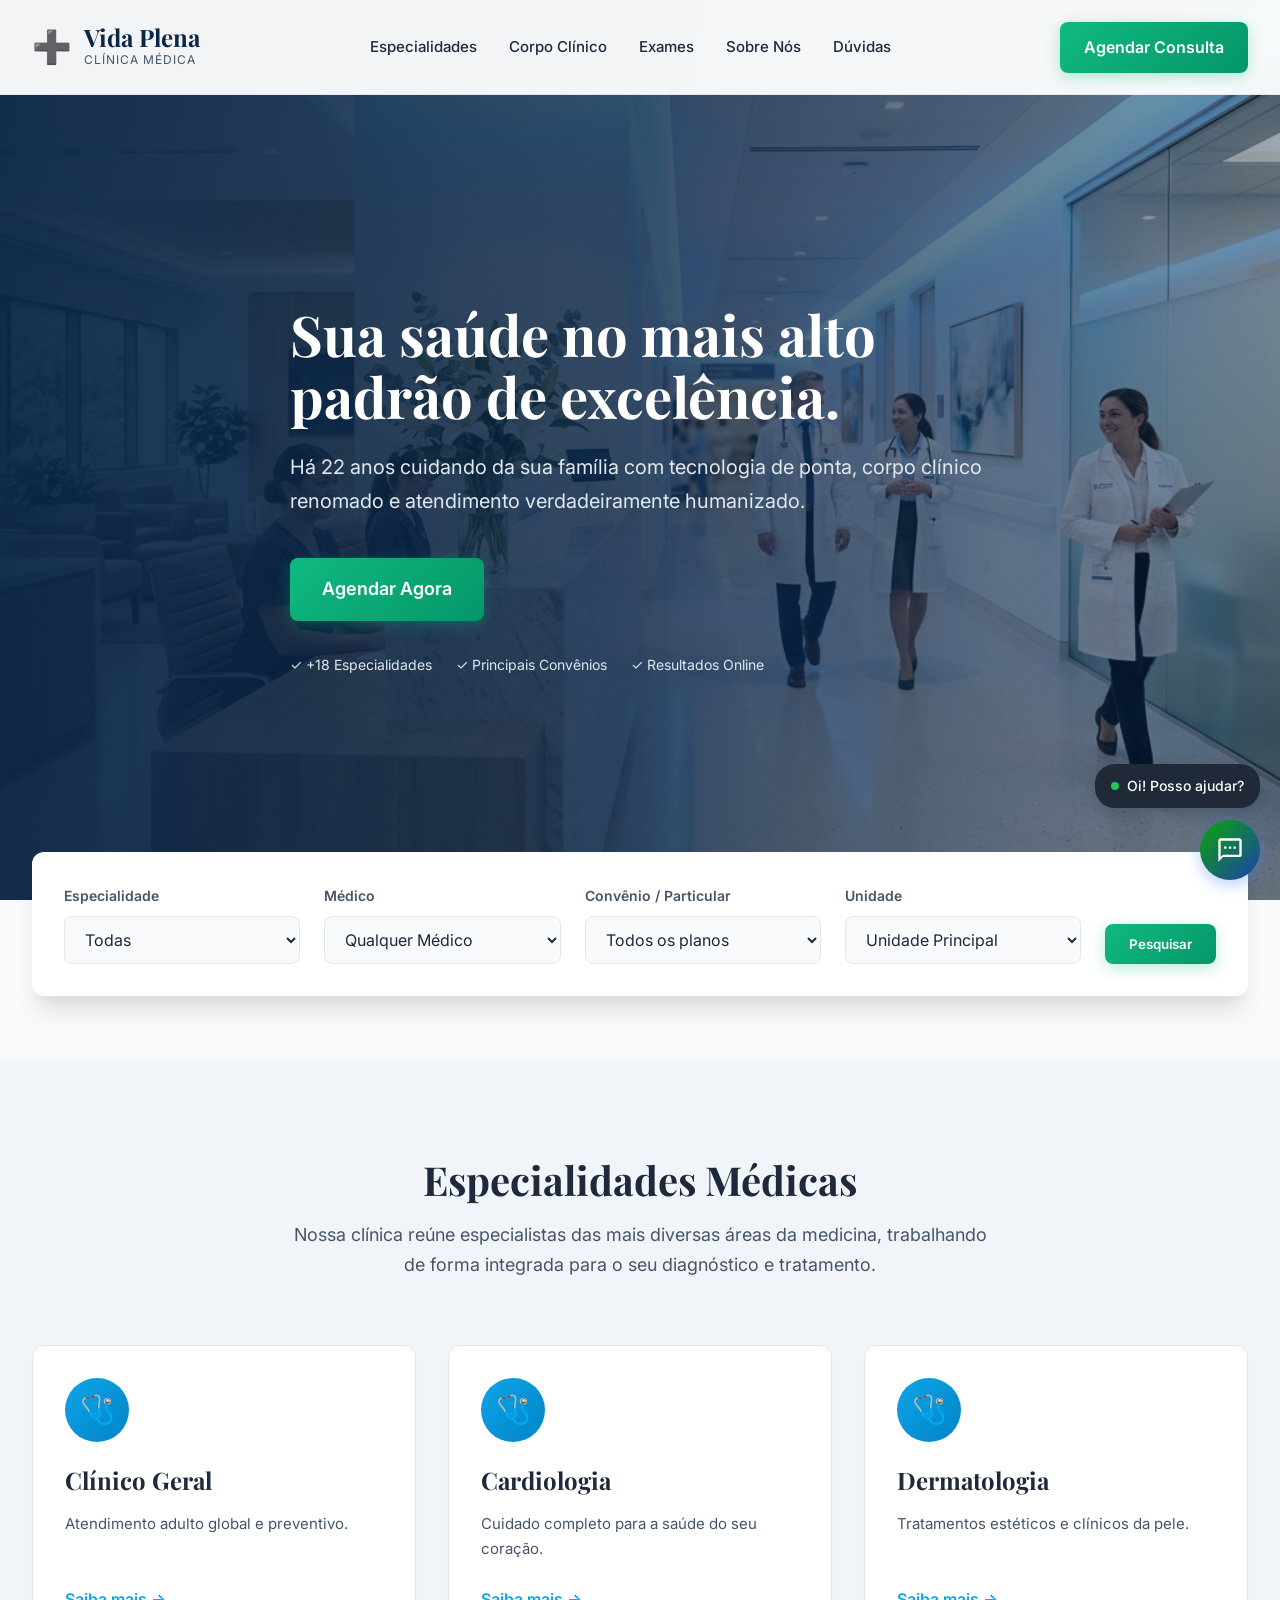
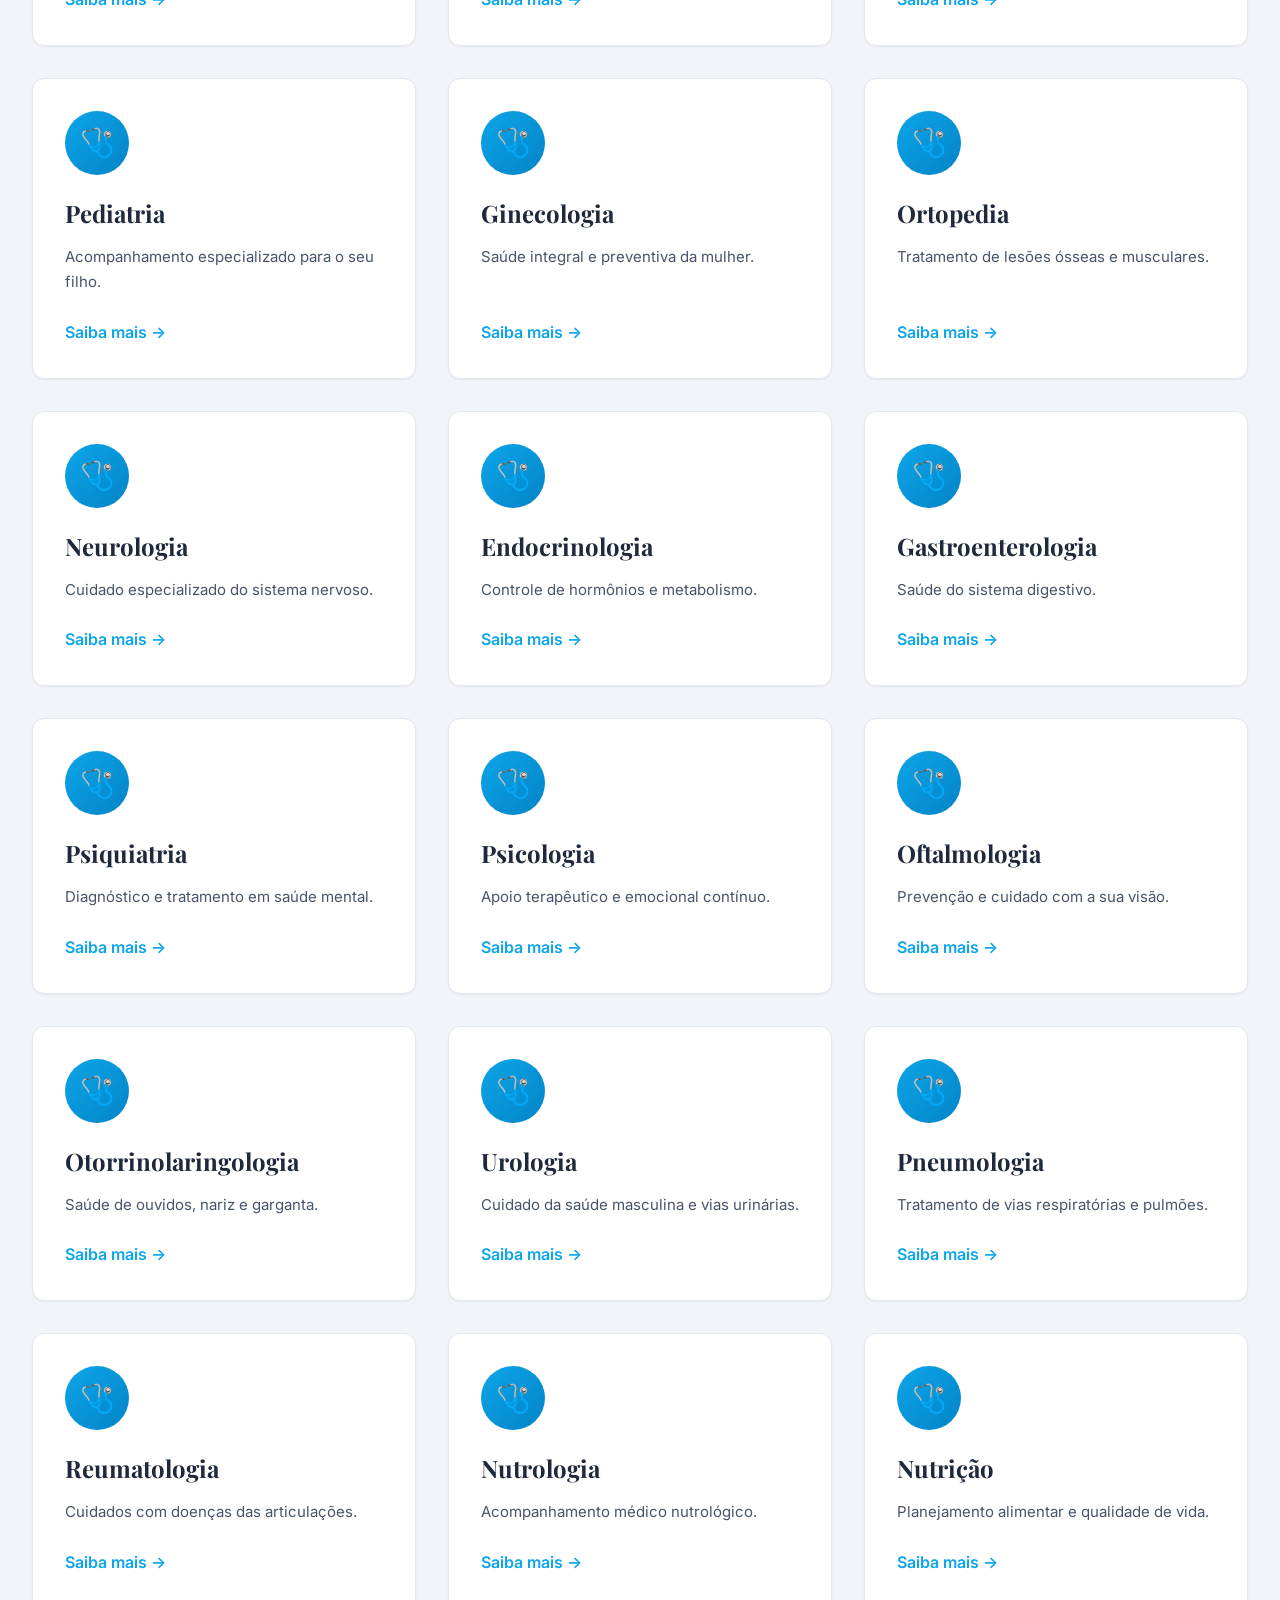
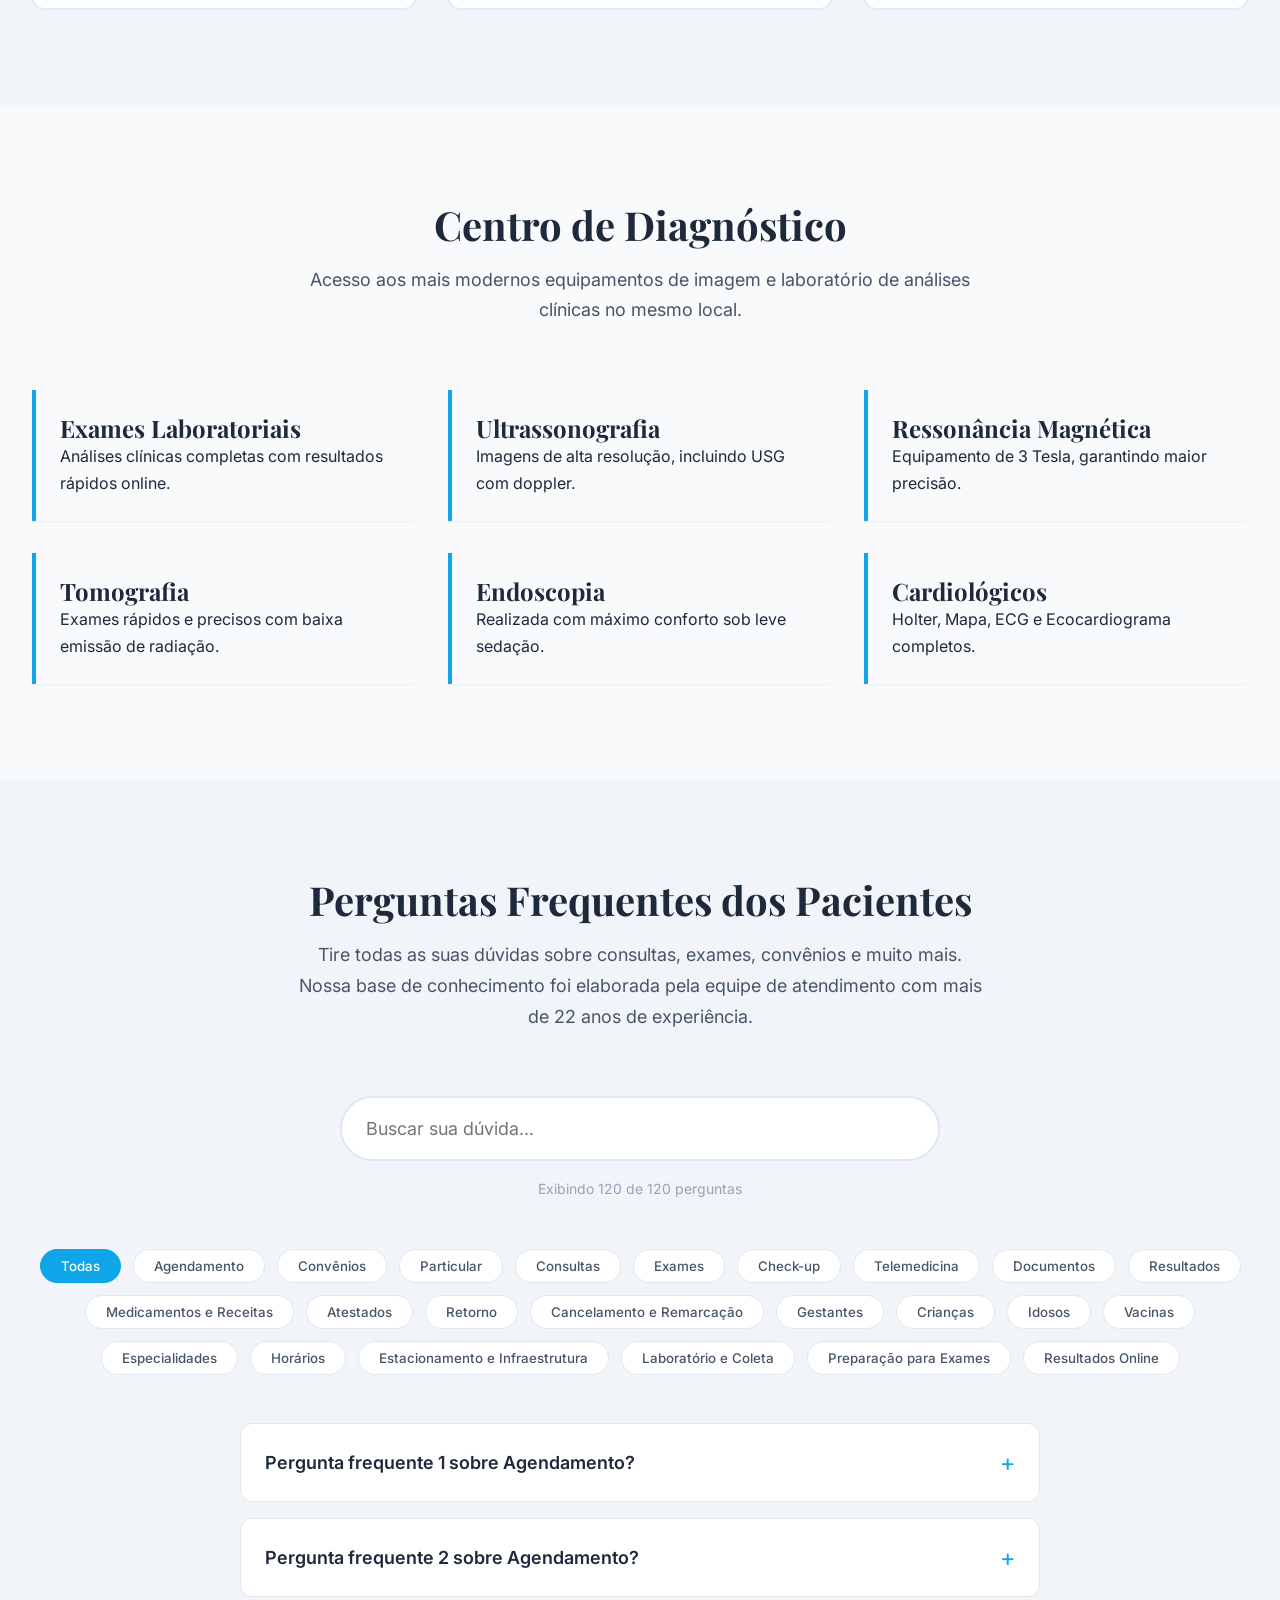
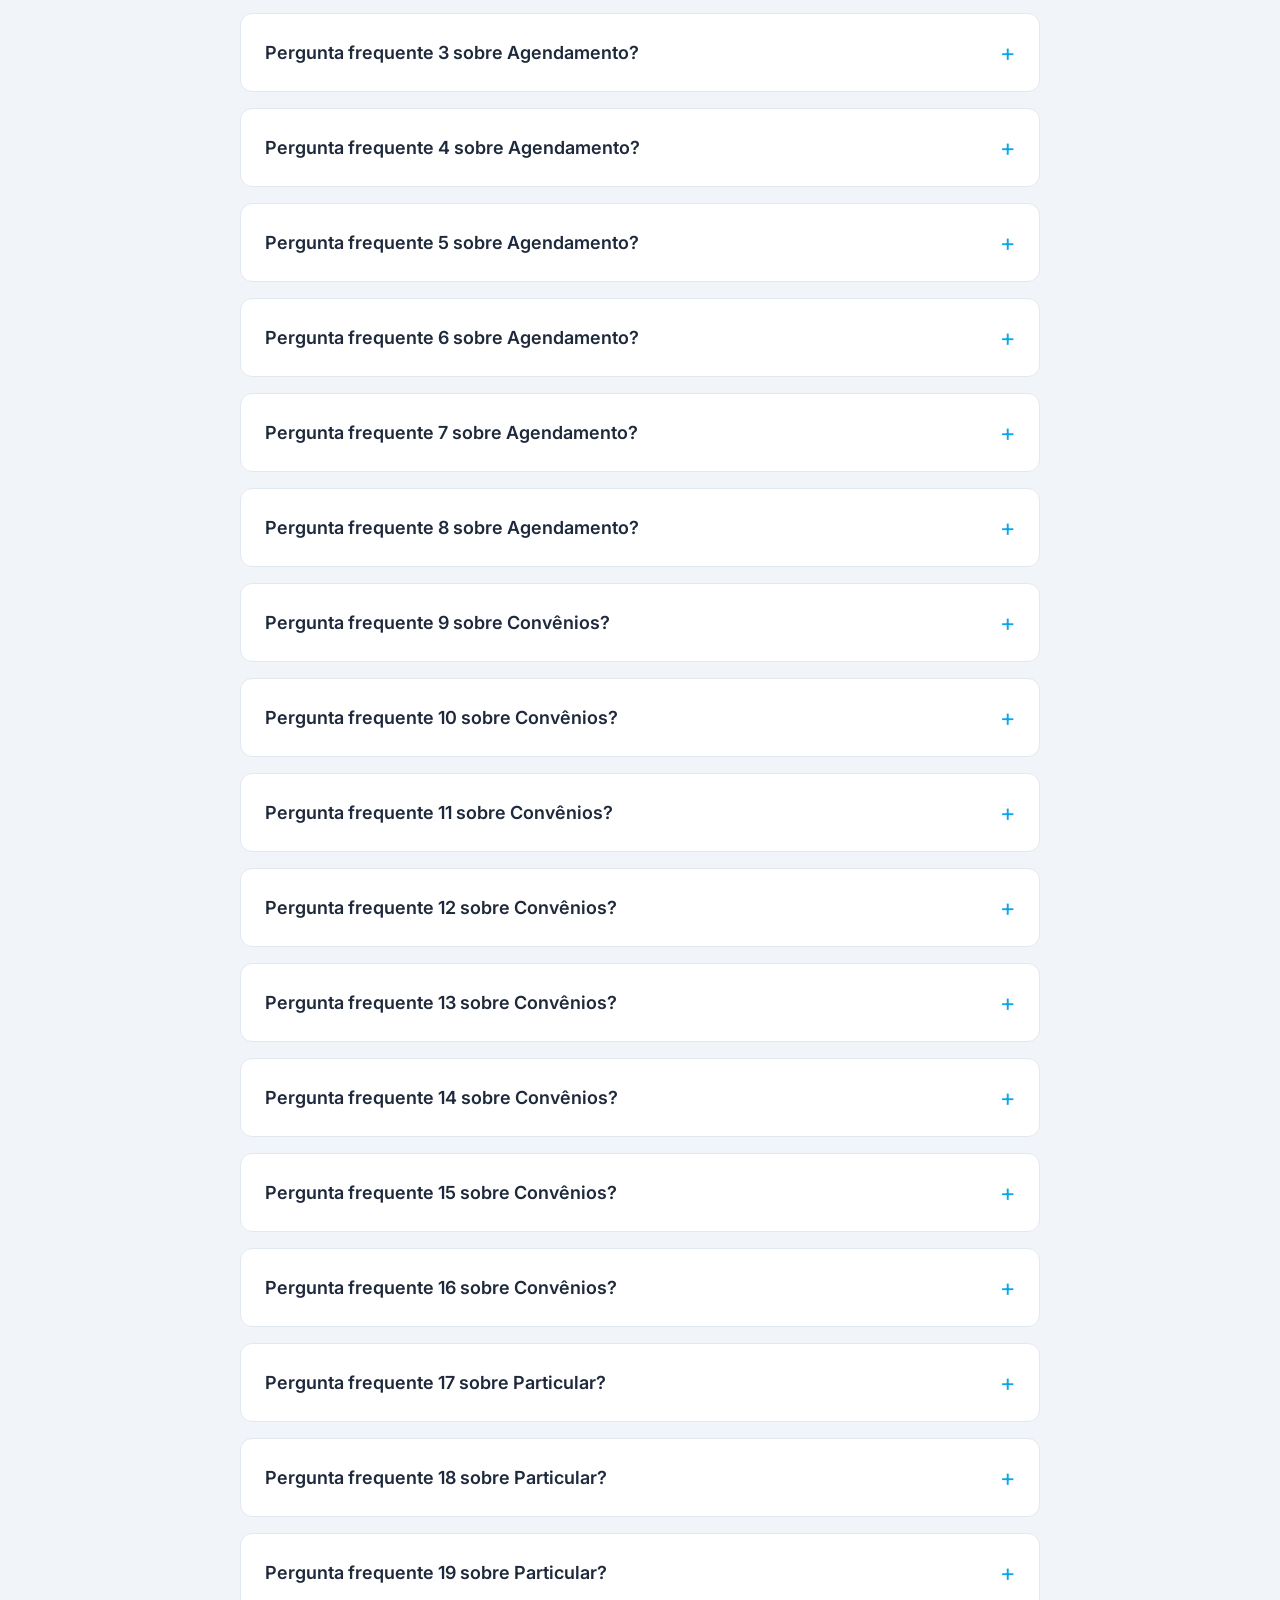
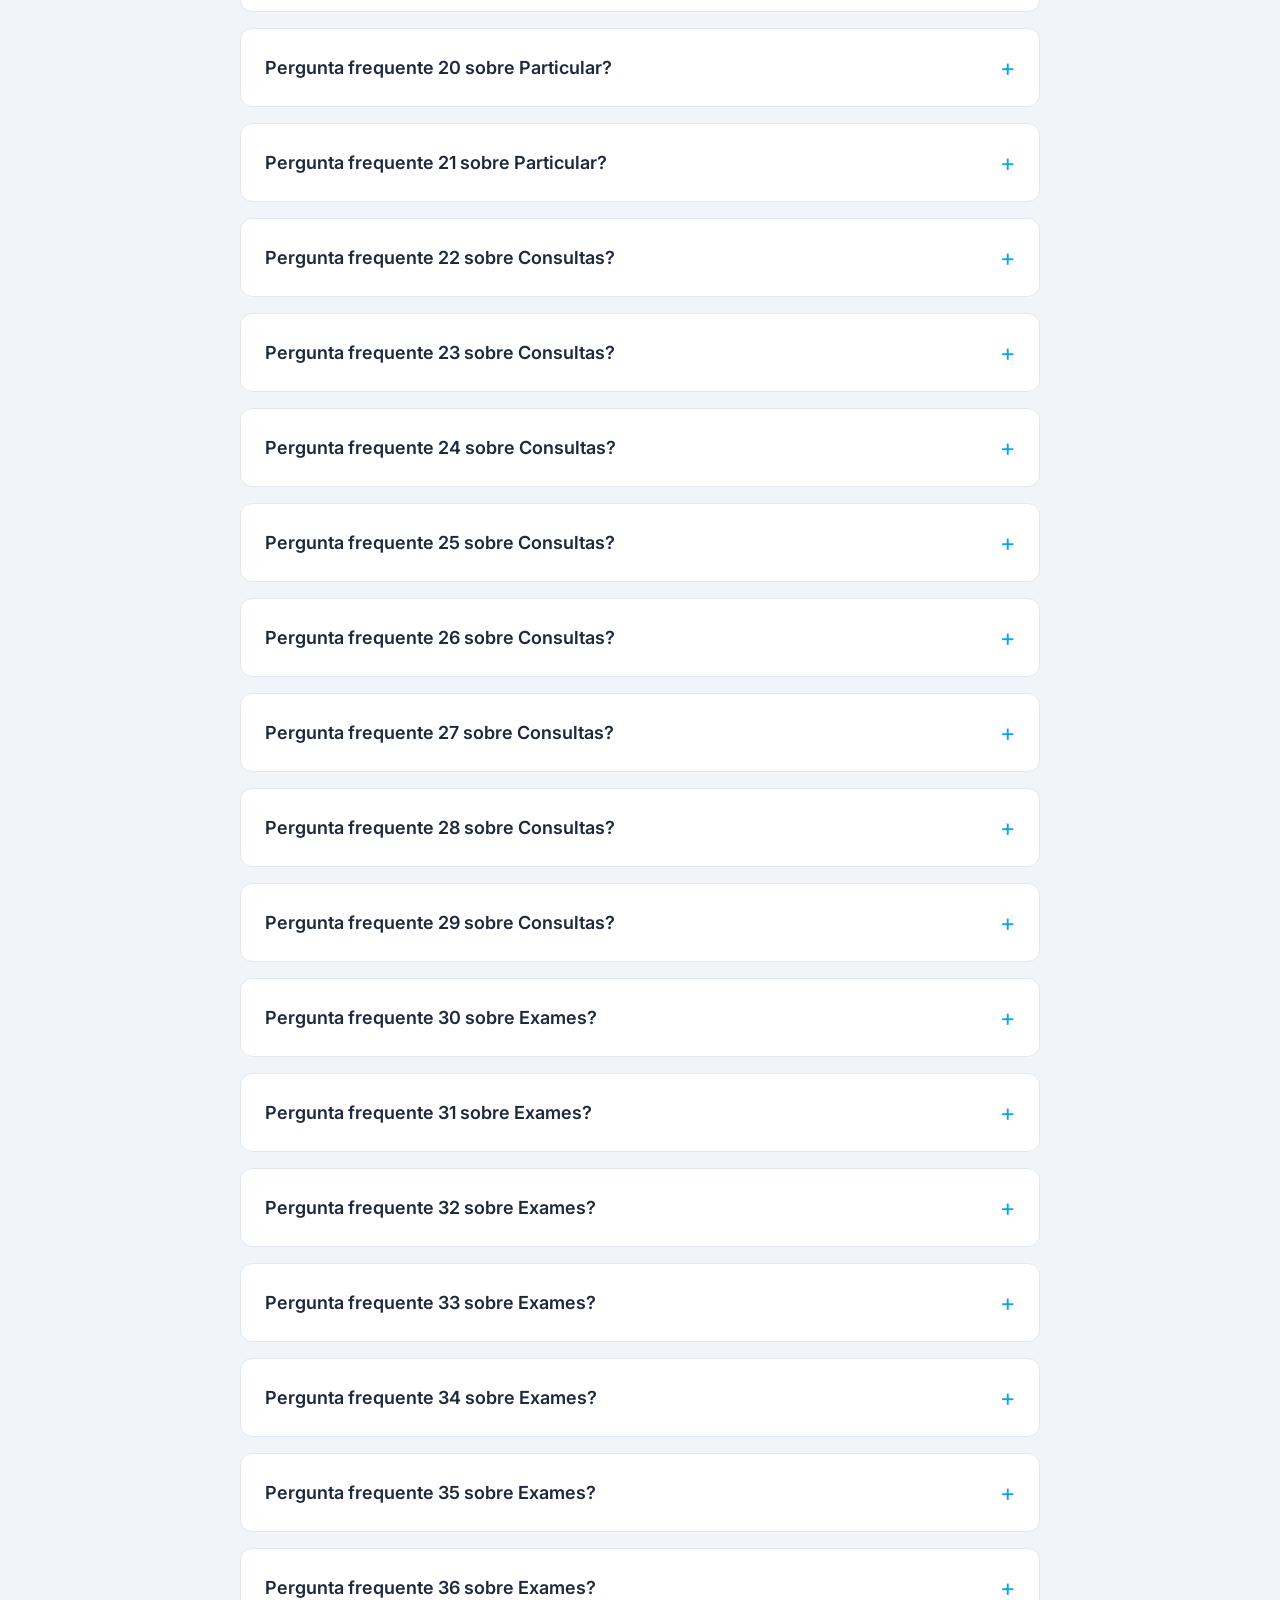
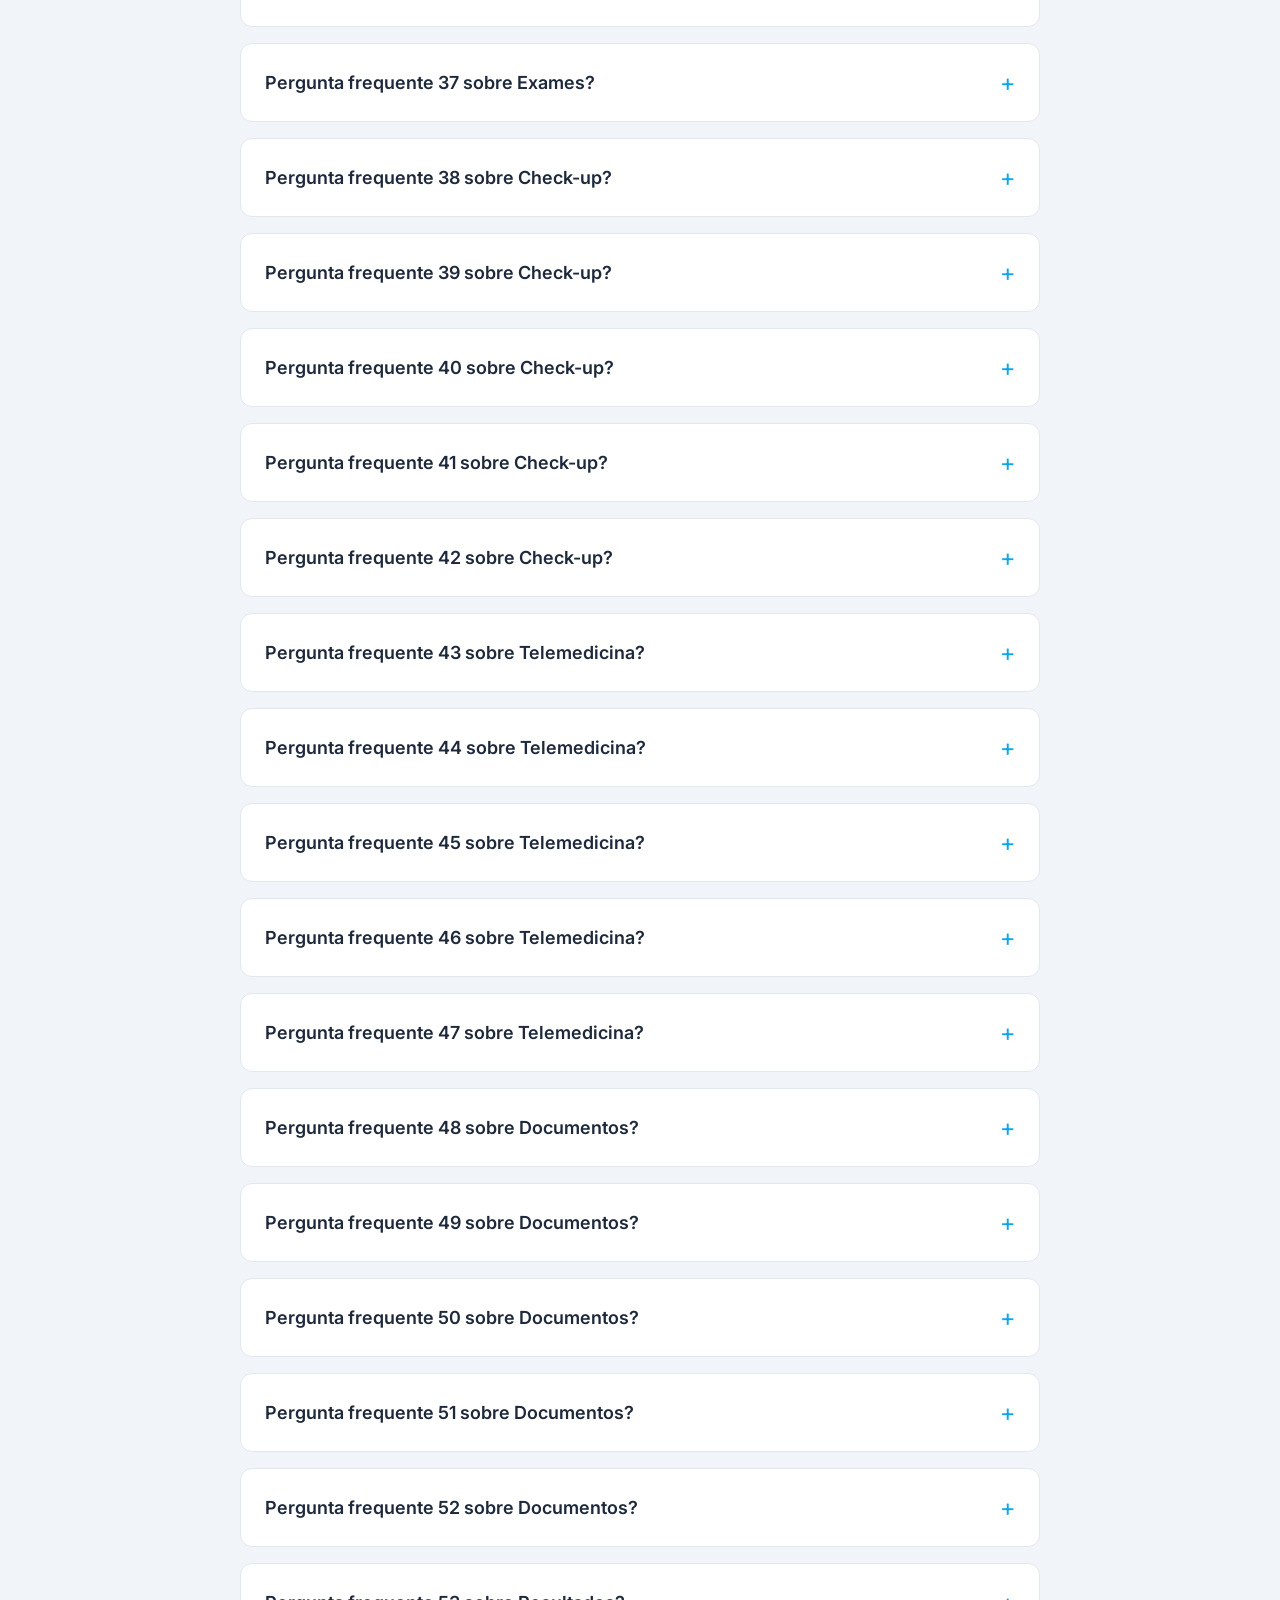
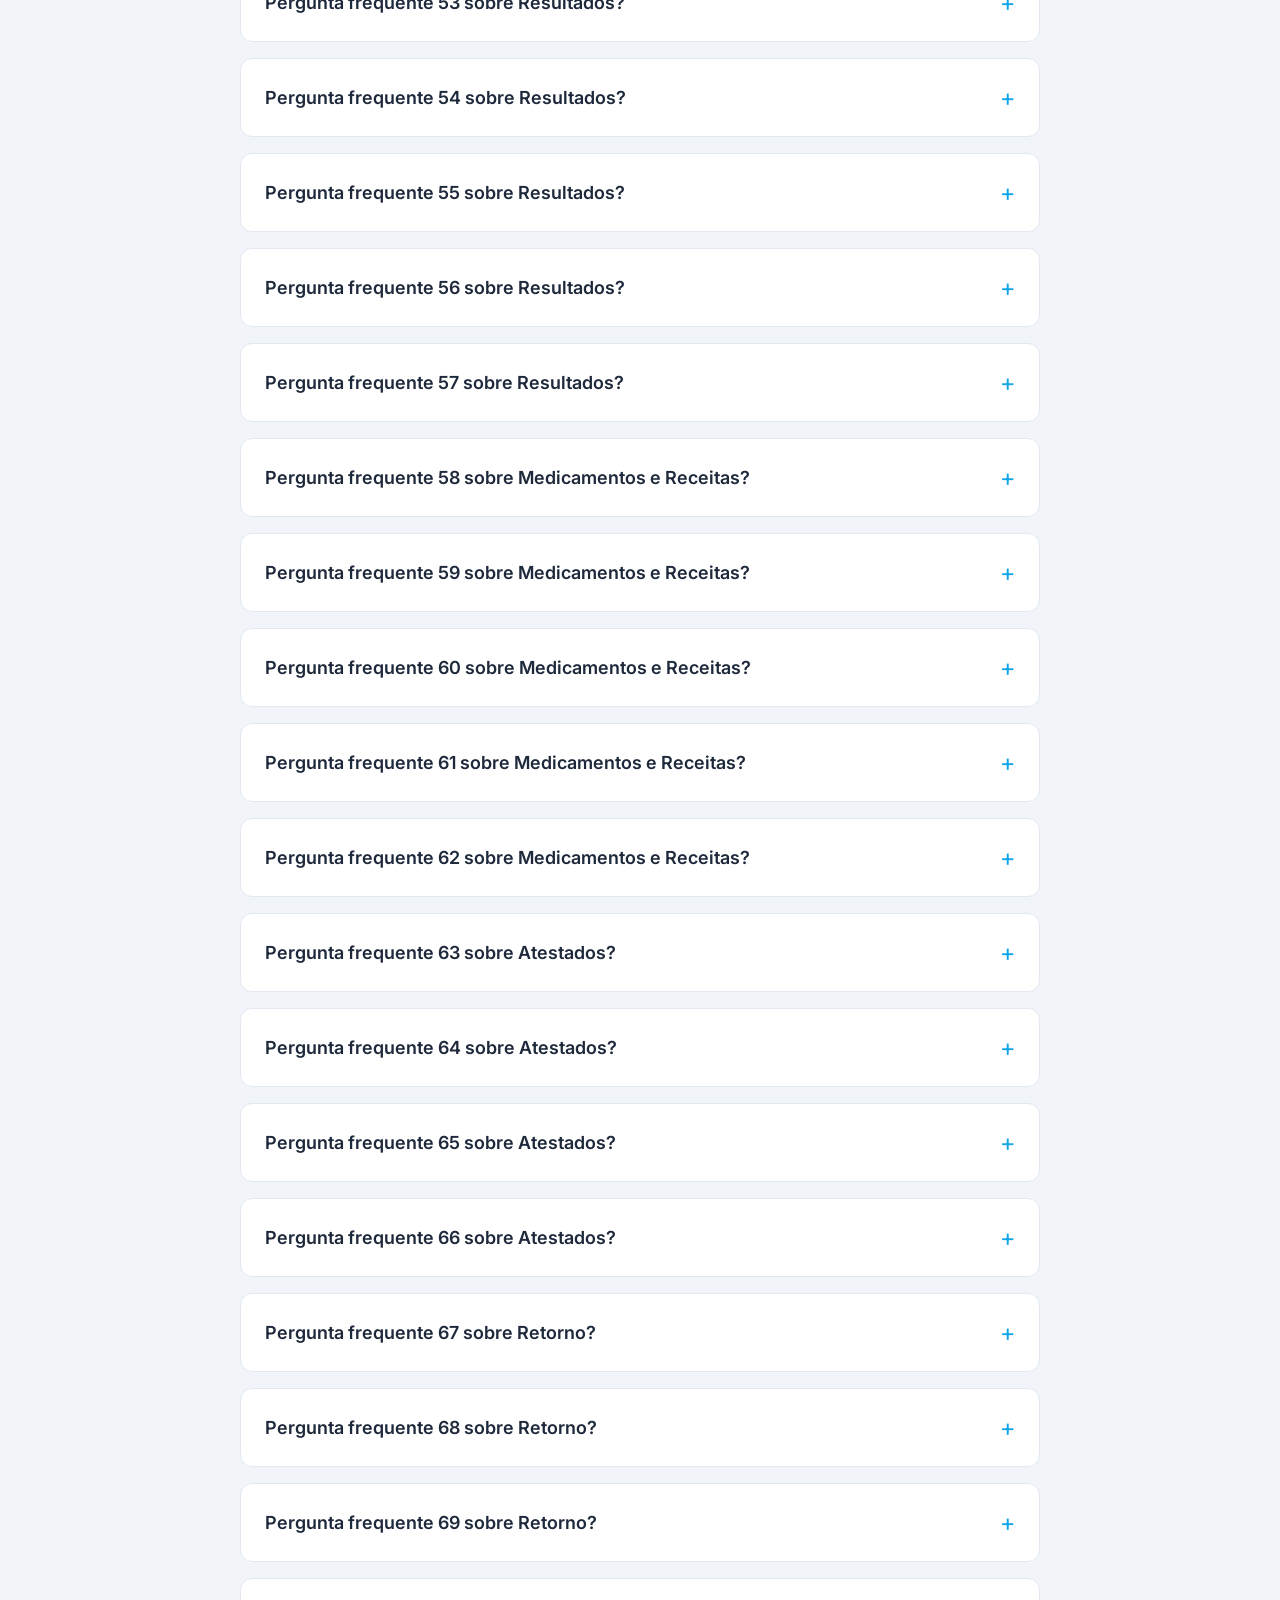
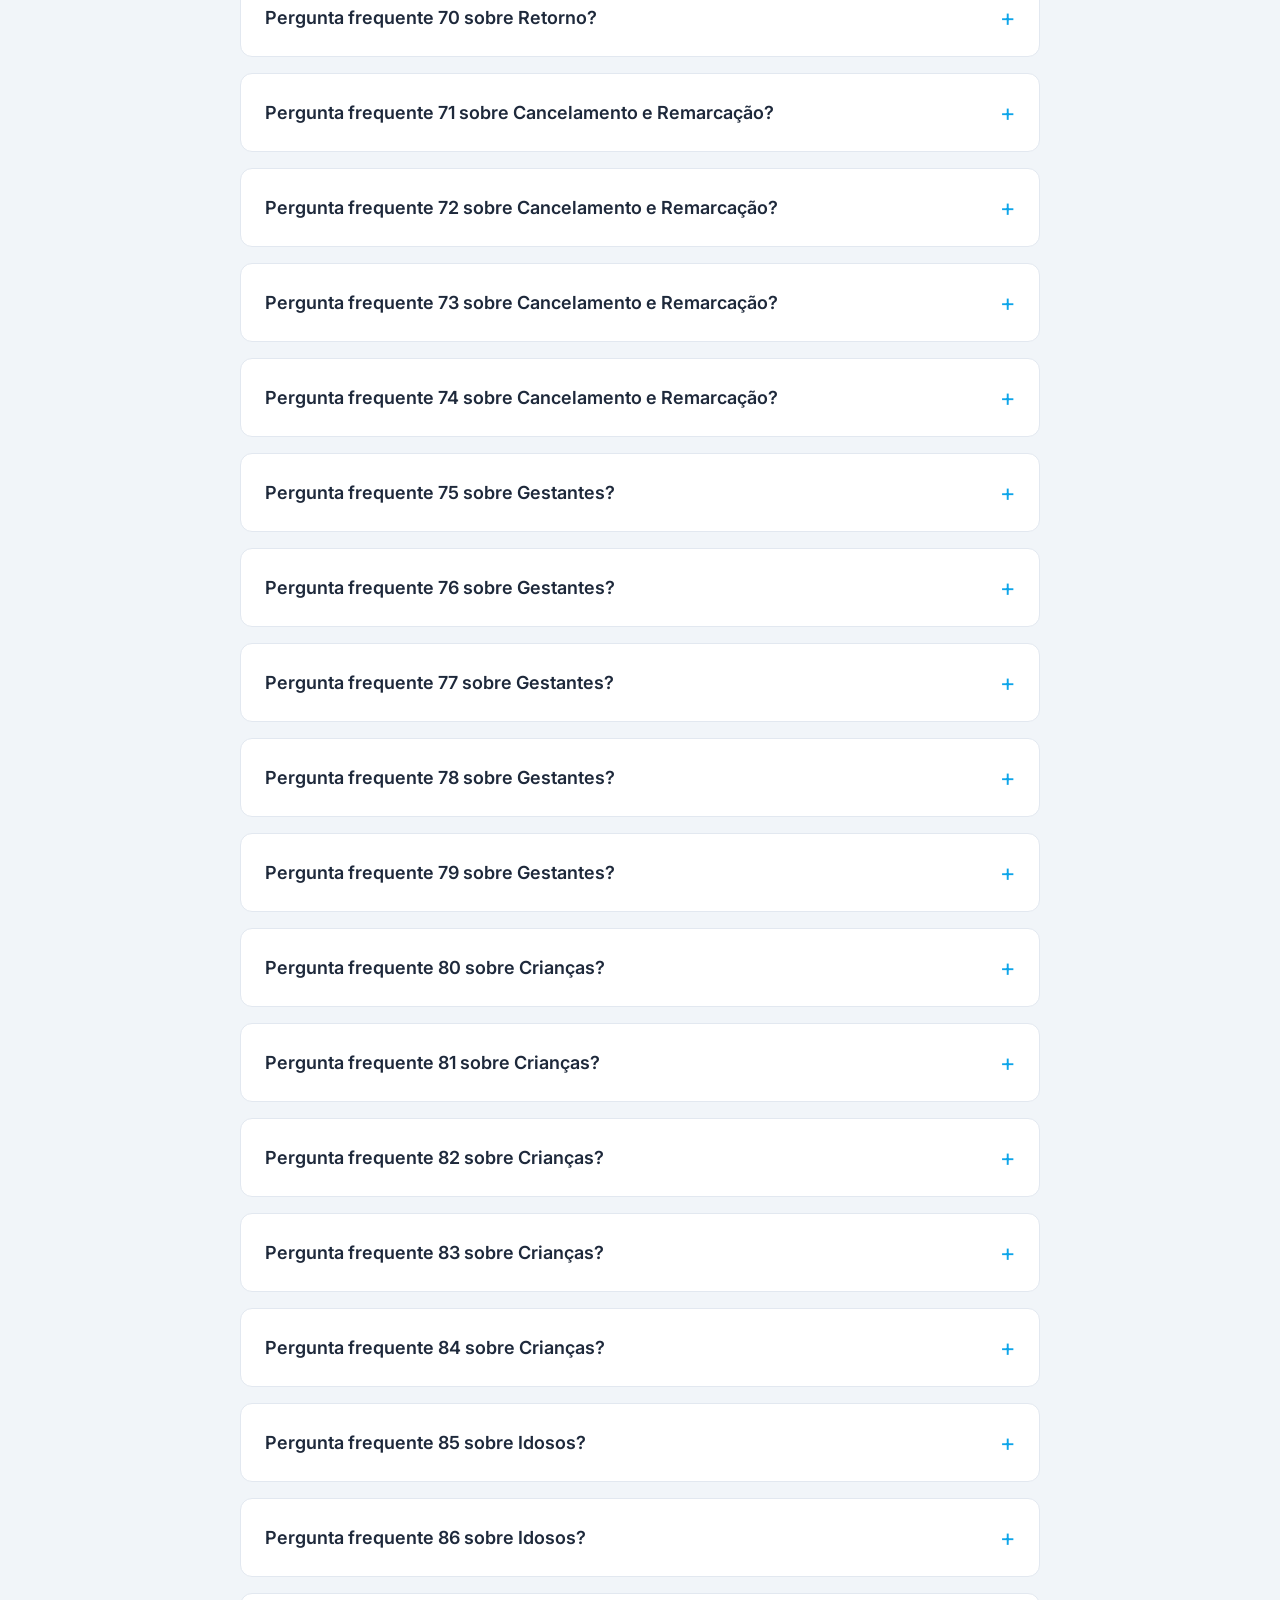
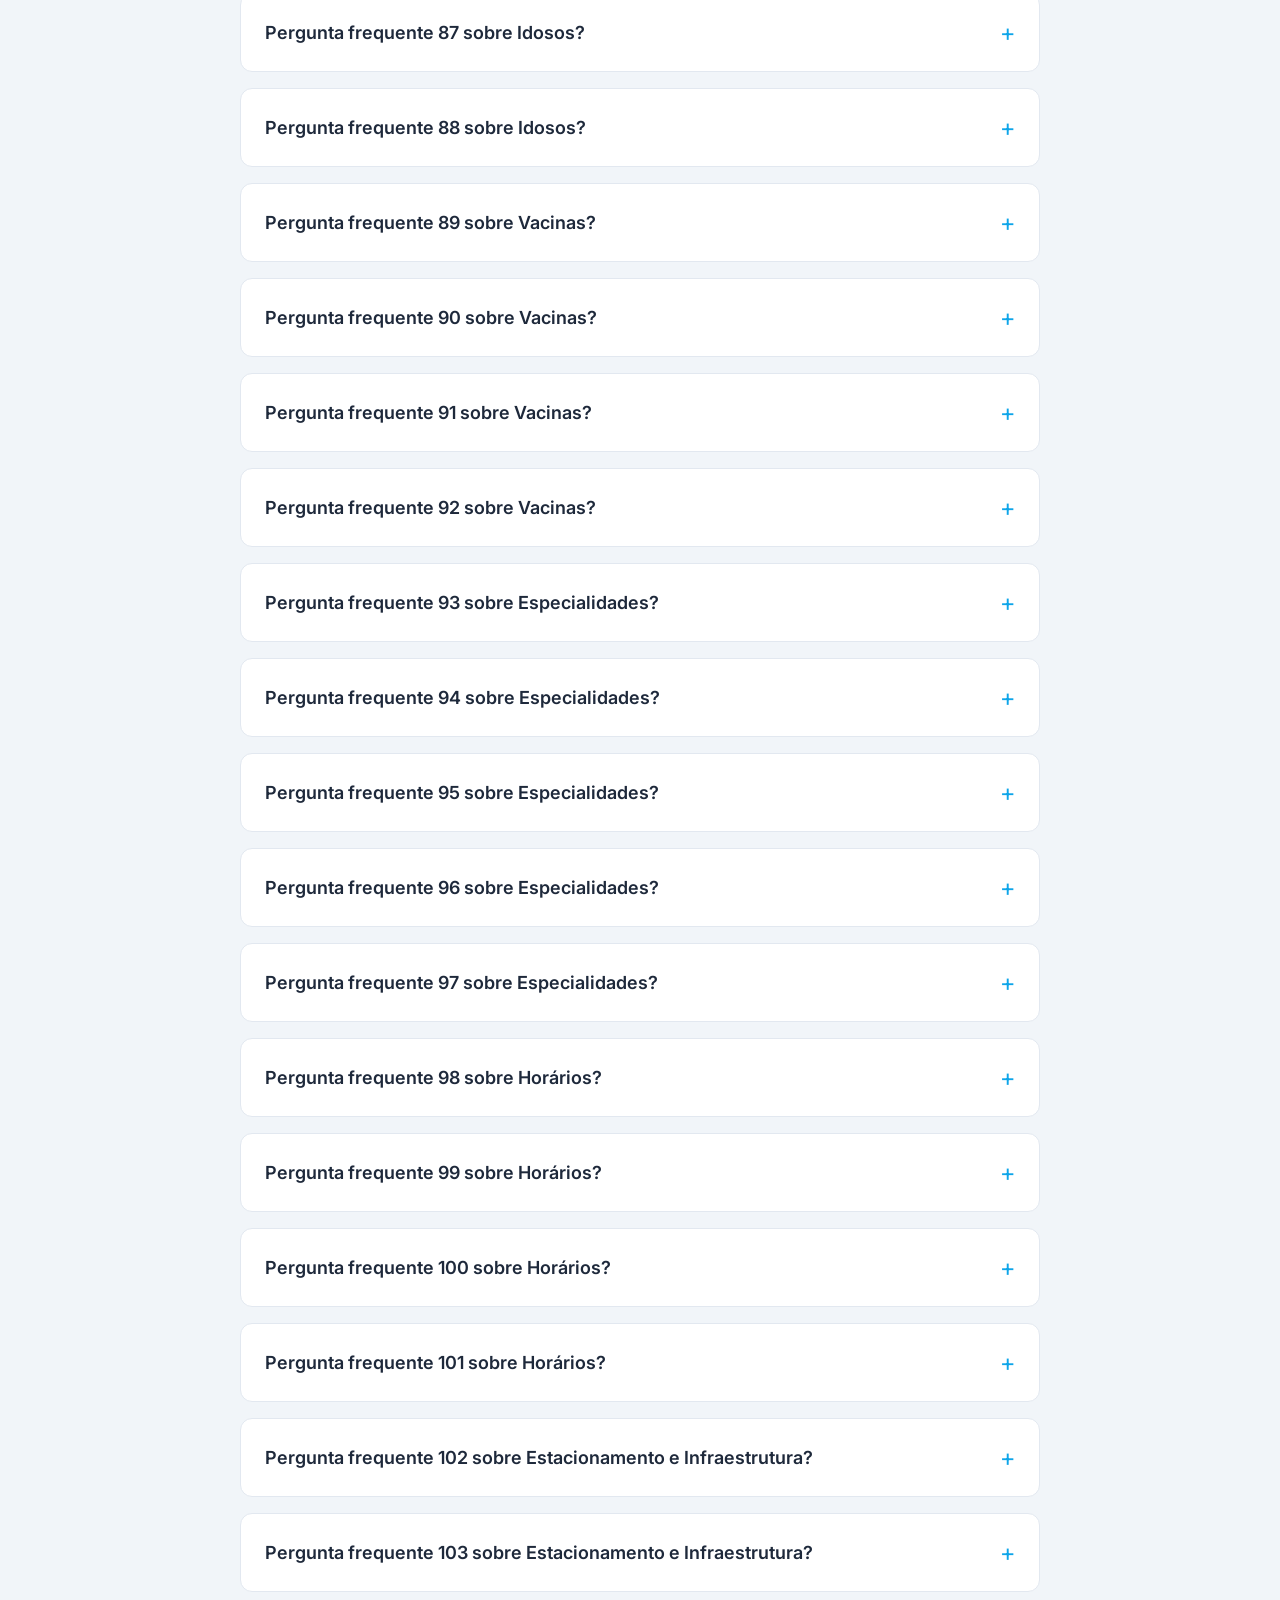
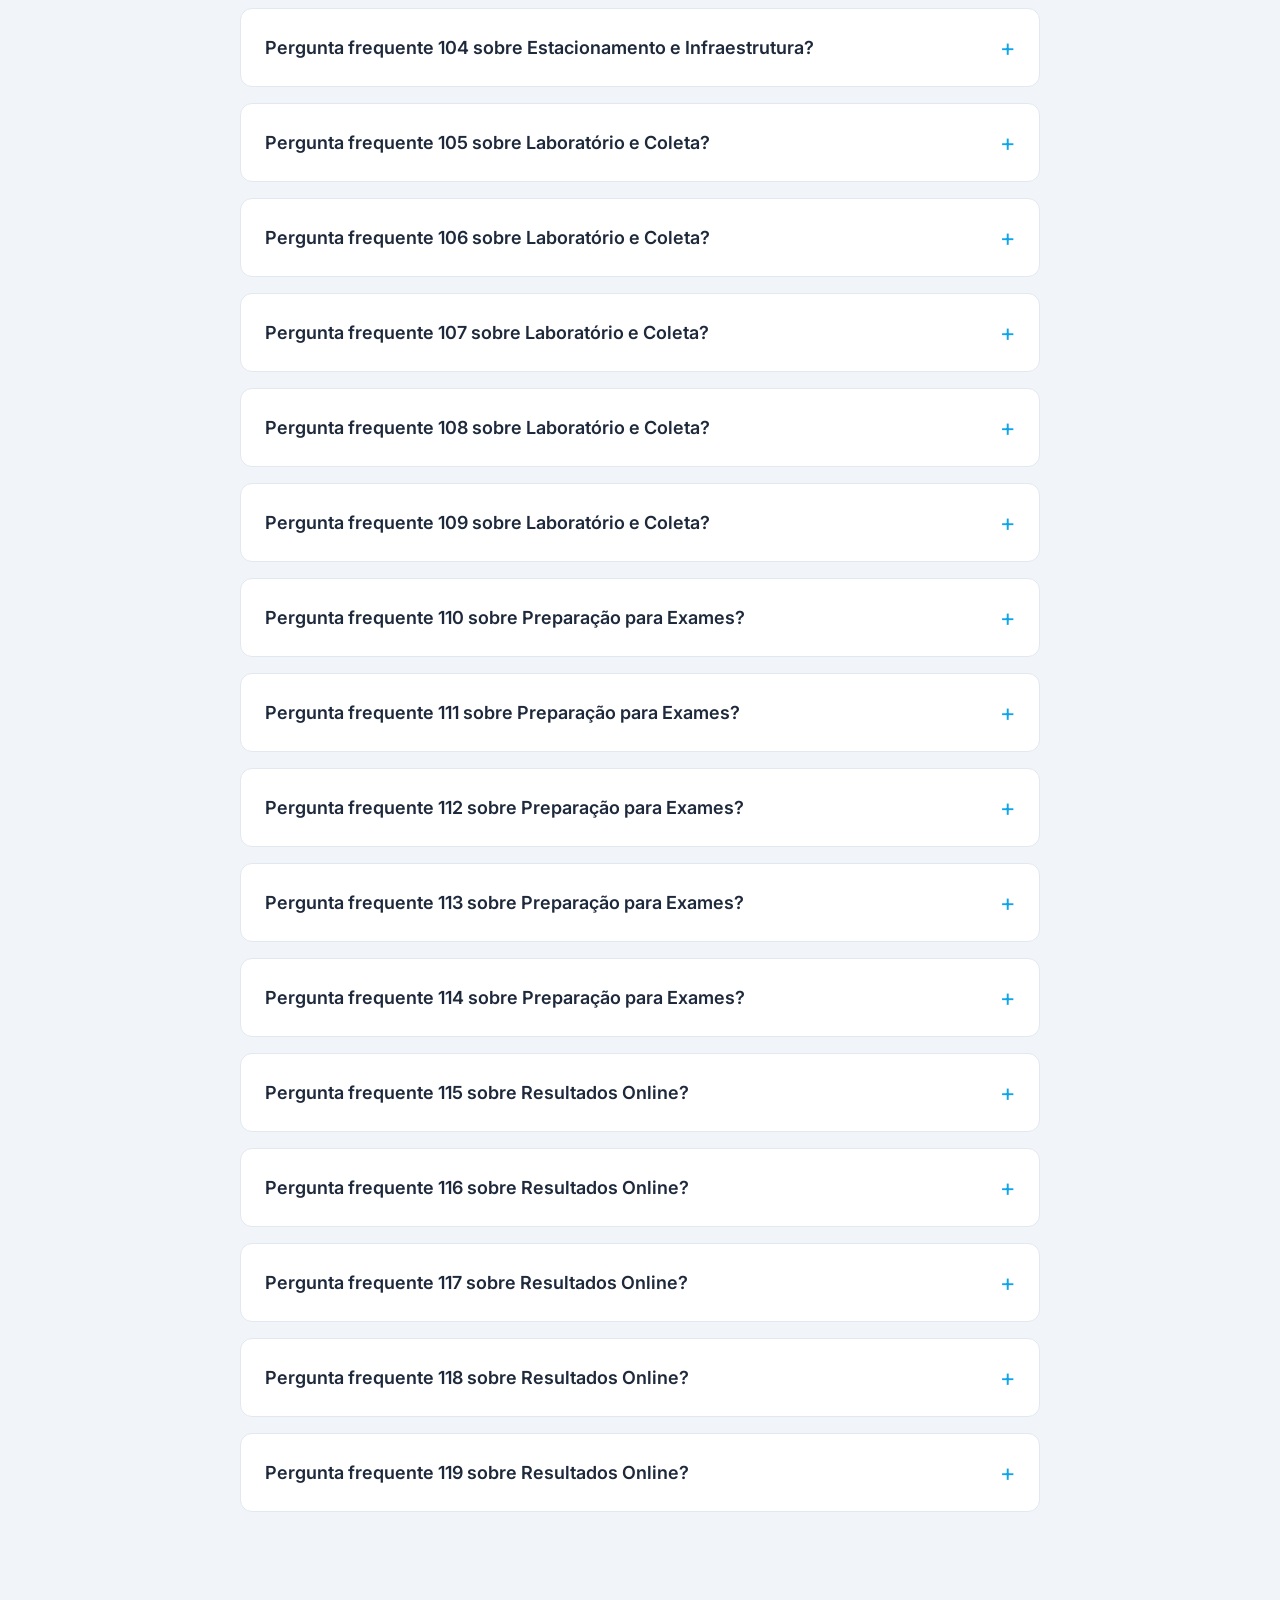
==== commit 6f9caa5e: "Update index.html" ====
--- a/index.html
+++ b/index.html
@@ -2748,5 +2748,187 @@
   </footer>
 
   <script src="scripts.js?v=1"></script>
+  <!-- LinkMágico Chatbot Widget v2.0 - Design Moderno -->
+<script>
+(function() {
+    var config = {
+        robotName: "Clínica VP",
+        salesUrl: "https://eueueueujdudj539-netizen.github.io/cl-nica/",
+        instructions: "Sempre responda de forma amigável, consultiva e entusiasmada, mas objetiva",
+        primaryColor: "#0aa607",
+        // SAFE PATCH - QA FIX: BUG-006 - Removido apikey duplicado
+        apiKey: "LMV7-45QA-QJAP-DW1U",
+        greetingMessage: "Oi! Posso ajudar?",
+        welcomeMessage: "Olá 👋 Muito bom ter você aqui!",
+        secondMessage: "Como posso ajudar você hoje?",
+        salesMode: "auto",
+        salesPreset: ""
+    };
+
+    var apiBase = "https://linkmagico.app.br";
+    if (!config.apiKey || config.apiKey === "SUA_API_KEY") { 
+        console.error("❌ LinkMágico Widget: API Key não configurada!"); 
+        alert("⚠️ LinkMágico Widget: API Key não configurada! Verifique o script."); 
+        return; 
+    }
+    var isOpen = false, leadId = null, leadCaptured = false, conversationId = 'lm_' + Date.now(), calendarHash = null;
+    var styles = document.createElement('style');
+    styles.textContent = '.lm-cal-container{width:100%;max-height:280px;overflow-y:auto;border-radius:12px;background:#f8fafc;border:1px solid #e2e8f0}.lm-cal-container::-webkit-scrollbar{width:4px}.lm-cal-container::-webkit-scrollbar-thumb{background:rgba(0,0,0,.15);border-radius:2px}.lm-cal-loading{text-align:center;padding:20px;color:#64748b;font-size:13px}.lm-cal-spinner{display:inline-block;width:20px;height:20px;border:2px solid rgba(59,130,246,.25);border-top-color:'+config.primaryColor+';border-radius:50%;animation:lm-calSpin .8s linear infinite;margin-bottom:8px}@keyframes lm-calSpin{to{transform:rotate(360deg)}}.lm-cal-day{padding:10px 12px;border-bottom:1px solid #e2e8f0}.lm-cal-day:last-child{border-bottom:none}.lm-cal-day-header{font-weight:600;font-size:12px;color:'+config.primaryColor+';margin-bottom:8px;text-transform:uppercase;letter-spacing:.5px}.lm-cal-slots{display:flex;flex-wrap:wrap;gap:6px}.lm-cal-slot{padding:6px 12px;border:1px solid #cbd5e1;border-radius:20px;background:#fff;color:#334155;font-size:12px;font-weight:500;cursor:pointer;transition:all .2s ease;font-family:inherit;line-height:1}.lm-cal-slot:hover,.lm-cal-slot.lm-cal-selected{background:'+config.primaryColor+';color:#fff;border-color:'+config.primaryColor+';transform:scale(1.05)}.lm-cal-slot:active{transform:scale(.95)}.lm-cal-confirm{margin-top:12px;padding:10px 16px;background:linear-gradient(135deg,#10b981,#059669);color:#fff;border:none;border-radius:20px;font-size:13px;font-weight:600;cursor:pointer;width:100%;transition:all .2s ease;font-family:inherit}.lm-cal-confirm:hover{transform:translateY(-1px)}.lm-cal-confirm:disabled{opacity:.5;cursor:not-allowed;transform:none}.lm-cal-error,.lm-cal-success{text-align:center;padding:16px;font-size:13px}.lm-widget-container *{margin:0;padding:0;box-sizing:border-box;font-family:Segoe UI,Inter,-apple-system,BlinkMacSystemFont,sans-serif}.lm-widget-container{position:fixed;bottom:20px;right:20px;z-index:999999;display:flex;flex-direction:column;align-items:flex-end;gap:12px}.lm-greeting-tooltip{background:#1f2937;color:#fff;padding:10px 16px;border-radius:20px;font-size:14px;font-weight:500;box-shadow:0 4px 15px rgba(0,0,0,.15);display:flex;align-items:center;gap:8px;animation:lm-slideIn .3s ease;cursor:pointer;transition:all .2s ease}.lm-greeting-tooltip:hover{transform:scale(1.02);box-shadow:0 6px 20px rgba(0,0,0,.2)}.lm-greeting-tooltip .lm-online-dot{width:8px;height:8px;background:#22c55e;border-radius:50%;animation:lm-pulse 2s infinite}.lm-greeting-tooltip.lm-hidden{display:none}.lm-bubble{width:60px;height:60px;border-radius:50%;background:linear-gradient(135deg,'+config.primaryColor+' 0%,#1e40af 100%);display:flex;align-items:center;justify-content:center;cursor:pointer;box-shadow:0 4px 15px rgba(59,130,246,.4);transition:all .3s ease}.lm-bubble:hover{transform:scale(1.1);box-shadow:0 6px 25px rgba(59,130,246,.5)}.lm-bubble svg{width:28px;height:28px;fill:#fff}.lm-bubble.lm-hidden{display:none}.lm-chat-window{position:fixed;bottom:90px;right:20px;width:380px;height:520px;background:#fff;border-radius:16px;box-shadow:0 10px 40px rgba(0,0,0,.15);display:none;flex-direction:column;overflow:hidden;animation:lm-scaleIn .3s ease;z-index:999998}.lm-chat-window.lm-open{display:flex}.lm-chat-header{background:#fff;border-bottom:1px solid #e5e7eb;padding:16px;display:flex;align-items:center;justify-content:space-between}.lm-chat-header-left{display:flex;align-items:center;gap:12px}.lm-chat-avatar{width:44px;height:44px;border-radius:50%;background:linear-gradient(135deg,'+config.primaryColor+' 0%,#8b5cf6 100%);display:flex;align-items:center;justify-content:center;color:#fff;font-weight:600;font-size:18px}.lm-chat-header-info{display:flex;flex-direction:column}.lm-chat-header-subtitle{font-size:12px;color:#6b7280}.lm-chat-header-title{font-size:15px;font-weight:600;color:#1f2937}.lm-header-btn{width:36px;height:36px;border-radius:50%;border:none;background:#f3f4f6;cursor:pointer;display:flex;align-items:center;justify-content:center;transition:all .2s ease;color:#6b7280}.lm-header-btn:hover{background:#e5e7eb;color:#1f2937}.lm-chat-messages{flex:1;padding:16px;overflow-y:auto;background:#f9fafb;display:flex;flex-direction:column;gap:12px}.lm-message{max-width:80%;padding:12px 16px;border-radius:18px;font-size:14px;line-height:1.5;animation:lm-fadeIn .3s ease}.lm-message.lm-bot{background:#fff;color:#1f2937;align-self:flex-start;border:1px solid #e5e7eb;border-bottom-left-radius:4px}.lm-message.lm-user{background:linear-gradient(135deg,'+config.primaryColor+' 0%,#1e40af 100%);color:#fff;align-self:flex-end;border-bottom-right-radius:4px}.lm-typing{display:none;align-items:center;gap:4px;padding:12px 16px;background:#fff;border-radius:18px;border:1px solid #e5e7eb;align-self:flex-start;max-width:80px}.lm-typing.lm-active{display:flex}.lm-typing-dot{width:8px;height:8px;background:#9ca3af;border-radius:50%;animation:lm-typingBounce 1.4s infinite}.lm-typing-dot:nth-child(2){animation-delay:.2s}.lm-typing-dot:nth-child(3){animation-delay:.4s}.lm-chat-input-area{padding:16px;background:#fff;border-top:1px solid #e5e7eb;display:flex;align-items:center;gap:12px}.lm-chat-input{flex:1;border:1px solid #e5e7eb;border-radius:24px;padding:12px 20px;font-size:14px;outline:none;transition:all .2s ease;background:#f9fafb}.lm-chat-input:focus{border-color:'+config.primaryColor+';background:#fff;box-shadow:0 0 0 3px rgba(59,130,246,.1)}.lm-chat-input::placeholder{color:#9ca3af}.lm-send-btn{width:44px;height:44px;border-radius:50%;border:none;background:linear-gradient(135deg,'+config.primaryColor+' 0%,#1e40af 100%);color:#fff;cursor:pointer;display:flex;align-items:center;justify-content:center;transition:all .2s ease}.lm-send-btn:hover{transform:scale(1.05);box-shadow:0 4px 15px rgba(59,130,246,.4)}.lm-send-btn:disabled{opacity:.5;cursor:not-allowed}.lm-send-btn svg{width:20px;height:20px}.lm-lead-prompt{background:#fff;border:1px solid #e5e7eb;border-radius:12px;padding:16px;margin:8px 0;align-self:flex-start;max-width:90%}.lm-lead-prompt input{width:100%;border:1px solid #e5e7eb;border-radius:8px;padding:10px 14px;font-size:14px;margin-bottom:10px;outline:none;transition:all .2s ease}.lm-lead-prompt input:focus{border-color:'+config.primaryColor+'}.lm-lead-prompt button{width:100%;background:linear-gradient(135deg,'+config.primaryColor+' 0%,#1e40af 100%);color:#fff;border:none;border-radius:8px;padding:10px;font-size:14px;font-weight:500;cursor:pointer;transition:all .2s ease}.lm-lead-prompt button:hover{opacity:.9}@keyframes lm-slideIn{from{opacity:0;transform:translateY(10px)}to{opacity:1;transform:translateY(0)}}@keyframes lm-scaleIn{from{opacity:0;transform:scale(.9)}to{opacity:1;transform:scale(1)}}@keyframes lm-fadeIn{from{opacity:0}to{opacity:1}}@keyframes lm-pulse{0%,100%{opacity:1}50%{opacity:.5}}@keyframes lm-typingBounce{0%,60%,100%{transform:translateY(0)}30%{transform:translateY(-4px)}}@media (max-width:480px){.lm-chat-window{width:calc(100% - 20px);height:calc(100% - 100px);right:10px;bottom:80px;border-radius:20px}.lm-widget-container{right:10px;bottom:10px}.lm-bubble{width:55px;height:55px}.lm-greeting-tooltip{display:none}}.lm-powered-badge{text-align:center;padding:6px 12px;background:rgba(0,0,0,.02);border-top:1px solid #e5e7eb}.lm-powered-badge a{color:#94a3b8;text-decoration:none;font-size:10px;font-weight:500;letter-spacing:.02em;transition:color .2s}.lm-powered-badge a:hover{color:#7c3aed}';
+    document.head.appendChild(styles);
+    var container = document.createElement('div');
+    container.className = 'lm-widget-container';
+    container.id = 'lmWidgetContainer';
+    container.innerHTML = '<div class="lm-greeting-tooltip" id="lmGreeting"><span class="lm-online-dot"></span><span>'+config.greetingMessage+'</span></div><div class="lm-bubble" id="lmBubble"><svg viewBox="0 0 24 24" xmlns="http://www.w3.org/2000/svg"><path d="M20 2H4c-1.1 0-2 .9-2 2v18l4-4h14c1.1 0 2-.9 2-2V4c0-1.1-.9-2-2-2zm0 14H6l-2 2V4h16v12z"/><path d="M7 9h2v2H7zm4 0h2v2h-2zm4 0h2v2h-2z"/></svg></div><div class="lm-chat-window" id="lmChatWindow"><div class="lm-chat-header"><div class="lm-chat-header-left"><div class="lm-chat-avatar">'+config.robotName.charAt(0).toUpperCase()+'</div><div class="lm-chat-header-info"><span class="lm-chat-header-subtitle">Assistente Virtual</span><span class="lm-chat-header-title">'+config.robotName+'</span></div></div><button class="lm-header-btn" id="lmCloseBtn" title="Fechar"><svg width="16" height="16" viewBox="0 0 24 24" fill="none" stroke="currentColor" stroke-width="2"><path d="M18 6L6 18M6 6l12 12"/></svg></button></div><div class="lm-chat-messages" id="lmMessages"></div><div class="lm-typing" id="lmTyping"><span class="lm-typing-dot"></span><span class="lm-typing-dot"></span><span class="lm-typing-dot"></span></div><div class="lm-chat-input-area"><input type="text" class="lm-chat-input" id="lmInput" placeholder="Escreva sua mensagem..." autocomplete="off"><button class="lm-send-btn" id="lmSendBtn"><svg viewBox="0 0 24 24" fill="currentColor"><path d="M2.01 21L23 12 2.01 3 2 10l15 2-15 2z"/></svg></button></div><div class="lm-powered-badge"><a href="https://linkmagico.app.br/signup.html?ref=widget" target="_blank" rel="noopener noreferrer">⚡ Powered by LinkMágico</a></div></div>';
+    document.body.appendChild(container);
+    var chatWindow = document.getElementById('lmChatWindow');
+    var bubble = document.getElementById('lmBubble');
+    var greeting = document.getElementById('lmGreeting');
+    var messages = document.getElementById('lmMessages');
+    var input = document.getElementById('lmInput');
+    var sendBtn = document.getElementById('lmSendBtn');
+    var typing = document.getElementById('lmTyping');
+    var closeBtn = document.getElementById('lmCloseBtn');
+    function addMessage(text, isUser) {
+        var msgDiv = document.createElement('div');
+        msgDiv.className = 'lm-message ' + (isUser ? 'lm-user' : 'lm-bot');
+        if (isUser) {
+            msgDiv.textContent = text;
+        } else if (!isUser && text && typeof text === 'string' && (text.indexOf('[CALENDAR_WIDGET]') !== -1 || text.indexOf('CALENDAR_WIDGET') !== -1)) {
+            console.log('📅 [CAL-V4-005] Calendario detectado no widget inline');
+            try {
+                var calMarker = '[CALENDAR_WIDGET]';
+                var textBefore = text.split(calMarker)[0];
+                if (textBefore === text) textBefore = text.split('CALENDAR_WIDGET')[0];
+                textBefore = textBefore.replace(/\*\*/g, '').replace(/\n+/g, ' ').trim();
+                if (textBefore) { var tEl = document.createElement('div'); tEl.style.cssText = 'margin-bottom:12px;font-weight:600;'; tEl.textContent = textBefore; msgDiv.appendChild(tEl); }
+                var calC = _renderCal(); if (calC) msgDiv.appendChild(calC);
+                msgDiv.style.cssText += 'padding:16px;max-width:95%;';
+            } catch (calErr) { console.error('⚠️ [CAL-V4-005] Erro:', calErr); msgDiv.textContent = '📅 Para agendar, entre em contato diretamente.'; }
+        } else if (/https?:\/\//.test(text)) {
+            var esc = text.replace(/&/g,'&amp;').replace(/</g,'&lt;').replace(/>/g,'&gt;');
+            msgDiv.innerHTML = esc.replace(/(https?:\/\/[^\s<>"']+)/gi, function(u) {
+                return '<a href="'+u+'" target="_blank" rel="noopener noreferrer" style="display:inline-block;background:linear-gradient(135deg,#10b981,#059669);color:white;padding:6px 14px;border-radius:16px;text-decoration:none;font-size:13px;font-weight:600;margin:4px 0;">&#128279; Acessar agora</a>';
+            });
+        } else {
+            msgDiv.textContent = text;
+        }
+        messages.appendChild(msgDiv);
+        messages.scrollTop = messages.scrollHeight;
+    }
+    // SAFE PATCH - CAL-V4-005: Funcoes de calendario (incremental, isolado, com fallback)
+    function _renderCal() {
+        try {
+        var c = document.createElement('div'); c.className = 'lm-cal-container';
+        c.innerHTML = '<div class="lm-cal-loading"><div class="lm-cal-spinner"></div><br>Carregando horarios...</div>';
+        var h = calendarHash || null;
+        if (!h && config.apiKey) {
+            try { crypto.subtle.digest("SHA-256", new TextEncoder().encode("calendar_" + config.apiKey)).then(function(buf) { var hex = Array.from(new Uint8Array(buf)).map(function(b){return b.toString(16).padStart(2,"0")}).join(""); calendarHash = hex.substring(0,16); _fetchSl(c, calendarHash); }).catch(function(e) { c.innerHTML = '<div class="lm-cal-error">📅 Para agendar, entre em contato.</div>'; }); return c; } catch(e) { c.innerHTML = '<div class="lm-cal-error">📅 Para agendar, entre em contato.</div>'; return c; }
+        }
+        if (!h) { c.innerHTML = '<div class="lm-cal-error">📅 Para agendar, entre em contato.</div>'; return c; }
+        _fetchSl(c, h); return c;
+        } catch(e) { console.error('[CAL-V4-005] renderCal erro:', e); return null; }
+    }
+    function _fetchSl(c, h) {
+        fetch(apiBase + '/api/public/availability/' + encodeURIComponent(h)).then(function(r){return r.json()}).then(function(d) {
+            if (!d.success || !d.slots || d.slots.length === 0) { c.innerHTML = '<div class="lm-cal-error">😕 Nenhum horario disponivel.</div>'; return; }
+            _buildCal(c, d.slots, h);
+        }).catch(function(e) { c.innerHTML = '<div class="lm-cal-error">⚠️ Erro ao carregar horarios.</div>'; });
+    }
+    function _buildCal(c, slots, h) {
+        var html = ''; slots.slice(0,5).forEach(function(day) {
+            html += '<div class="lm-cal-day"><div class="lm-cal-day-header">📅 ' + day.dayName + ' — ' + (day.date||"").split("-").reverse().slice(0,2).join("/") + '</div><div class="lm-cal-slots">';
+            day.times.slice(0,6).forEach(function(t) { html += '<button class="lm-cal-slot" data-date="'+day.date+'" data-time="'+t+'" data-day="'+day.dayName+'">'+t+'</button>'; });
+            if (day.times.length > 6) html += '<span style="font-size:11px;color:#94a3b8;padding:4px;">+'+(day.times.length-6)+' mais</span>';
+            html += '</div></div>';
+        });
+        html += '<button class="lm-cal-confirm" id="lmCalCf" disabled>Selecione um horario</button>';
+        c.innerHTML = html;
+        var sD=null,sT=null,sN=null;
+        c.querySelectorAll('.lm-cal-slot').forEach(function(b) {
+            b.addEventListener('click', function() {
+                var p = c.querySelector('.lm-cal-selected'); if (p) p.classList.remove('lm-cal-selected');
+                b.classList.add('lm-cal-selected'); sD=b.getAttribute('data-date'); sT=b.getAttribute('data-time'); sN=b.getAttribute('data-day');
+                var cf = c.querySelector('#lmCalCf'); if (cf) { cf.disabled=false; cf.textContent='✅ Confirmar '+sN+' as '+sT; }
+            });
+        });
+        var cfB = c.querySelector('#lmCalCf'); if (cfB) { cfB.addEventListener('click', function() { if (sD && sT) _bookSl(h, sD, sT, sN, c); }); }
+        messages.scrollTop = messages.scrollHeight;
+    }
+    function _bookSl(h, date, time, dn, c) {
+        var cf = c.querySelector('#lmCalCf'); if (cf) { cf.disabled=true; cf.textContent='Agendando...'; }
+        var pl = { date: date, time: time, name: 'Visitante', email: '', phone: '', leadId: leadId, notes: 'Via widget' };
+        try { var n=document.getElementById('lmLeadName'); if(n&&n.value) pl.name=n.value.trim(); } catch(e){}
+        fetch(apiBase + '/api/public/book/' + encodeURIComponent(h), { method: 'POST', headers: { 'Content-Type': 'application/json' }, body: JSON.stringify(pl) })
+        .then(function(r){return r.json()}).then(function(d) {
+            if (d.success) { c.innerHTML = '<div class="lm-cal-success" style="color:#10b981;font-weight:600;">✅ Agendamento confirmado!<br>📅 '+dn+' as '+time+'<br><br><span style="font-size:12px;color:#64748b;">Nossa equipe entrara em contato.</span></div>'; messages.scrollTop = messages.scrollHeight; }
+            else { throw new Error(d.error || 'Erro'); }
+        }).catch(function(e) { if (cf) { cf.disabled=false; cf.textContent='⚠️ Erro — Tente novamente'; cf.style.background='#ef4444'; } });
+    }
+    function showLeadForm() {
+        var formDiv = document.createElement('div');
+        formDiv.className = 'lm-lead-prompt';
+        formDiv.id = 'lmLeadForm';
+        formDiv.innerHTML = '<input type="text" id="lmLeadName" placeholder="Qual o seu nome?" required><input type="email" id="lmLeadEmail" placeholder="Seu melhor email"><input type="tel" id="lmLeadPhone" placeholder="WhatsApp (opcional)"><button id="lmLeadSubmit">Continuar conversa</button>';
+        messages.appendChild(formDiv);
+        messages.scrollTop = messages.scrollHeight;
+        document.getElementById('lmLeadName').focus();
+        document.getElementById('lmLeadSubmit').addEventListener('click', captureLead);
+    }
+    function captureLead() {
+        var name = document.getElementById('lmLeadName').value.trim();
+        var email = document.getElementById('lmLeadEmail').value.trim();
+        var phone = document.getElementById('lmLeadPhone').value.trim();
+        if (!name) { document.getElementById('lmLeadName').focus(); return; }
+        var form = document.getElementById('lmLeadForm');
+        if (form) form.remove();
+        fetch(apiBase + '/api/capture-lead', {
+            method: 'POST',
+            headers: { 'Content-Type': 'application/json' },
+            body: JSON.stringify({ nome: name, email: email || '', telefone: phone || '', url_origem: config.salesUrl, robotName: config.robotName, apiKey: config.apiKey })
+        }).then(function (r) { return r.json(); }).then(function (data) {
+            if (data.success) { leadId = data.lead.id; leadCaptured = true; addMessage('Olá ' + name + '! Prazer em te conhecer. Como posso ajudar?', false); }
+        }).catch(function (e) { console.error('Erro:', e); leadCaptured = true; });
+    }
+    function sendMessage() {
+        var message = input.value.trim();
+        if (!message) return;
+        if (!leadCaptured) { showLeadForm(); return; }
+        addMessage(message, true);
+        input.value = '';
+        sendBtn.disabled = true;
+        typing.classList.add('lm-active');
+        fetch(apiBase + '/api/process-chat-inteligente', {
+            method: 'POST',
+            headers: { 'Content-Type': 'application/json' },
+            body: JSON.stringify({ message: message, pageData: { url: config.salesUrl }, robotName: config.robotName, instructions: config.instructions, conversationId: conversationId, leadId: leadId, apiKey: config.apiKey })
+        }).then(function (r) { return r.json(); }).then(function (data) {
+            typing.classList.remove('lm-active');
+            if (data.success && data.response) {
+                // SAFE PATCH - CAL-V4-005: Capturar calendarHash da resposta do servidor
+                if (data.calendarHash) { calendarHash = data.calendarHash; console.log('📅 [CAL-V4-005] Hash recebido:', calendarHash); }
+                addMessage(data.response, false);
+            }
+            else { addMessage('Desculpe, tive um problema. Pode repetir?', false); }
+        }).catch(function (e) { typing.classList.remove('lm-active'); addMessage('Ops! Erro de conexão. Tente novamente.', false); console.error('Erro:', e); });
+        sendBtn.disabled = false;
+        input.focus();
+    }
+    function openChat() {
+        isOpen = true;
+        chatWindow.classList.add('lm-open');
+        greeting.classList.add('lm-hidden');
+        input.focus();
+        if (messages.children.length === 0) { addMessage(config.welcomeMessage, false); setTimeout(function () { addMessage(config.secondMessage, false); }, 800); }
+    }
+    function closeChat() { isOpen = false; chatWindow.classList.remove('lm-open'); }
+    function toggleChat() { if (isOpen) { closeChat(); } else { openChat(); } }
+    bubble.addEventListener('click', toggleChat);
+    greeting.addEventListener('click', openChat);
+    closeBtn.addEventListener('click', closeChat);
+    sendBtn.addEventListener('click', sendMessage);
+    input.addEventListener('keypress', function (e) { if (e.key === 'Enter') sendMessage(); });
+    console.log('✅ LinkMágico Widget v2.0 carregado!');
+}) ();
+</script>
 </body>
-</html>+</html>
